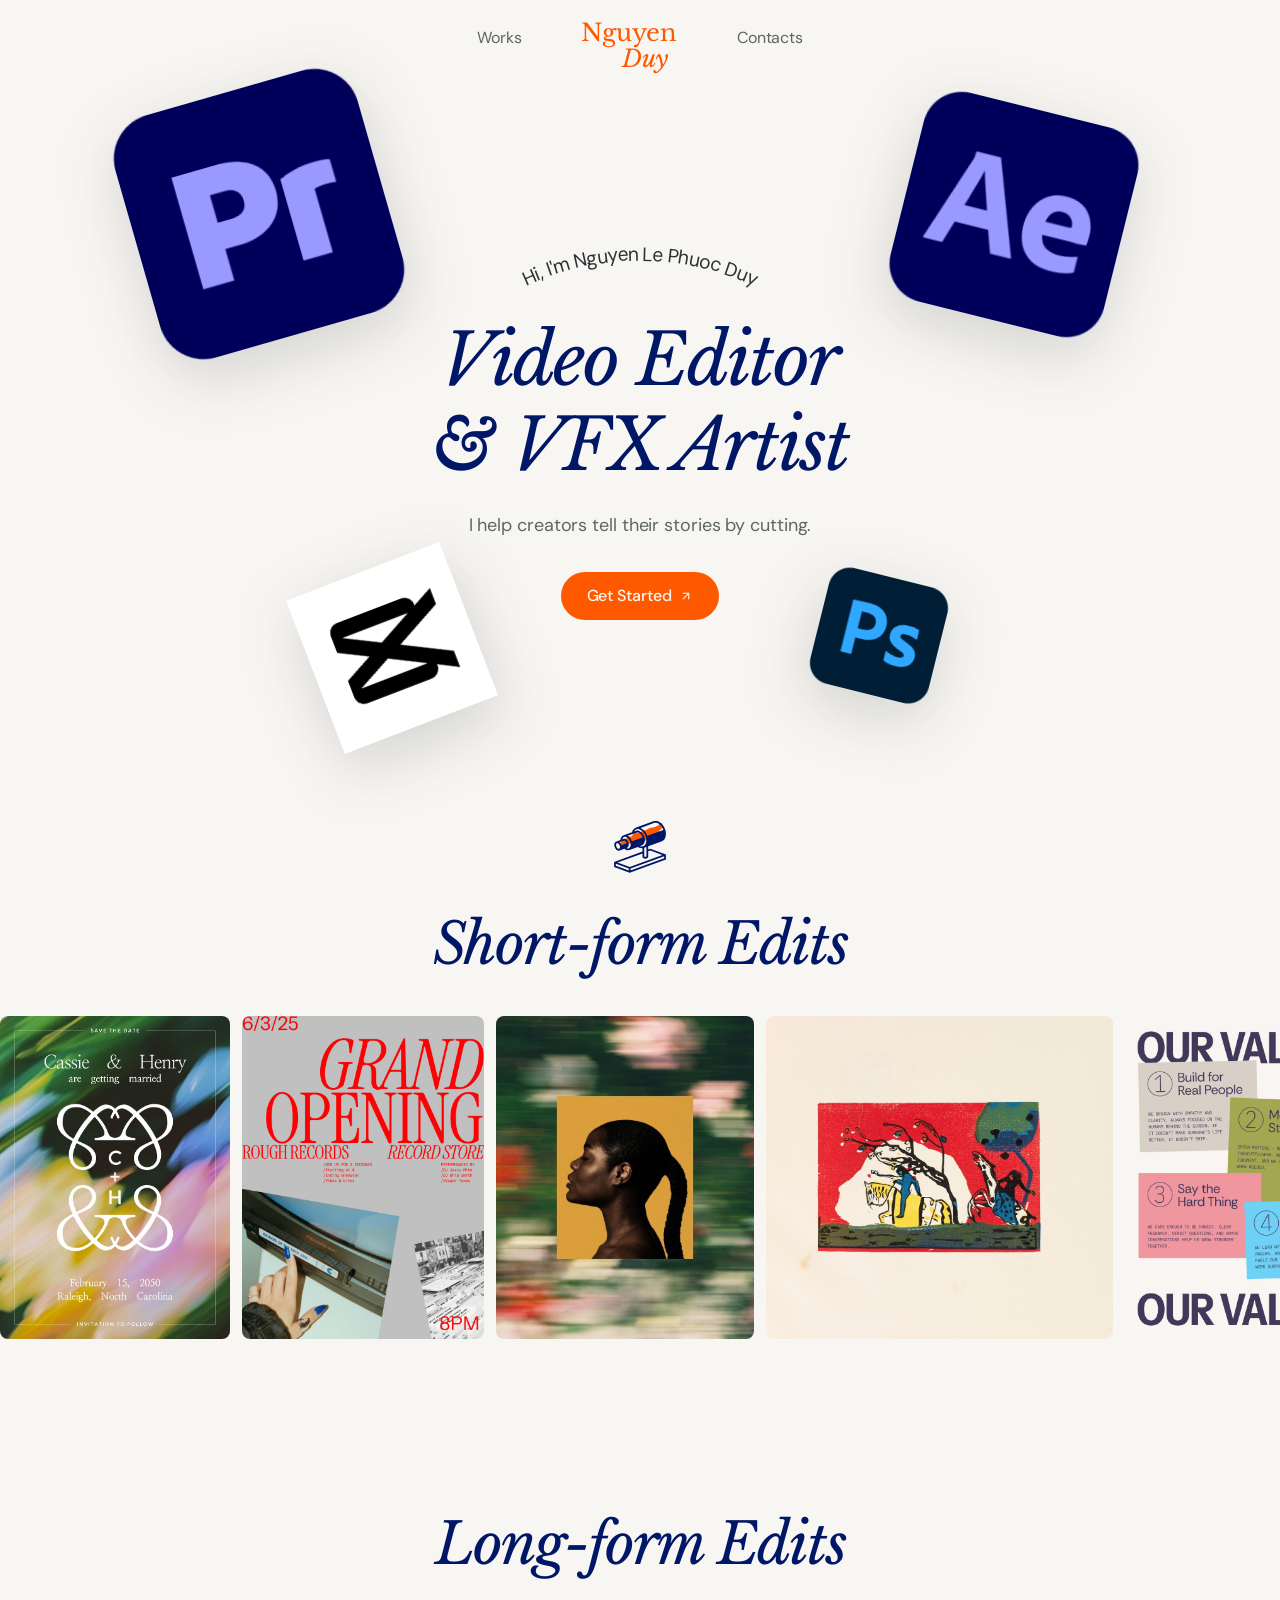
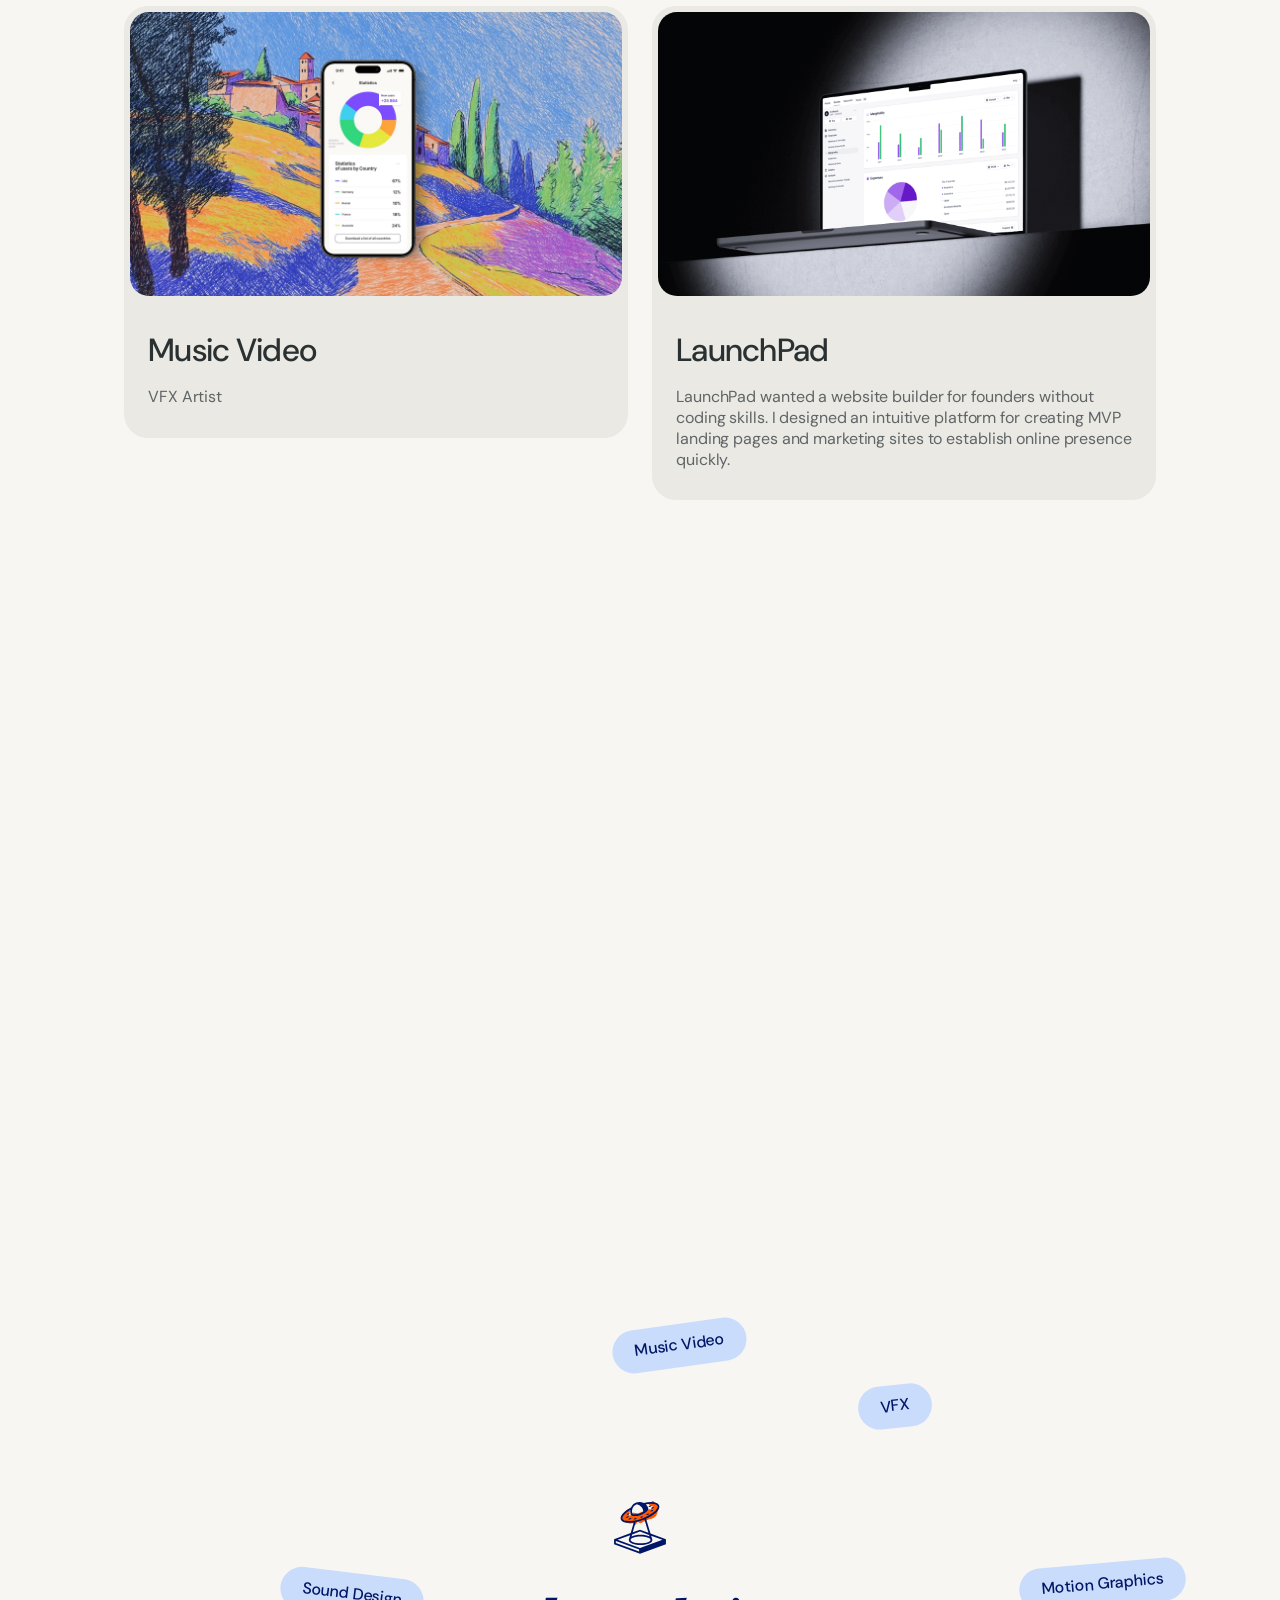
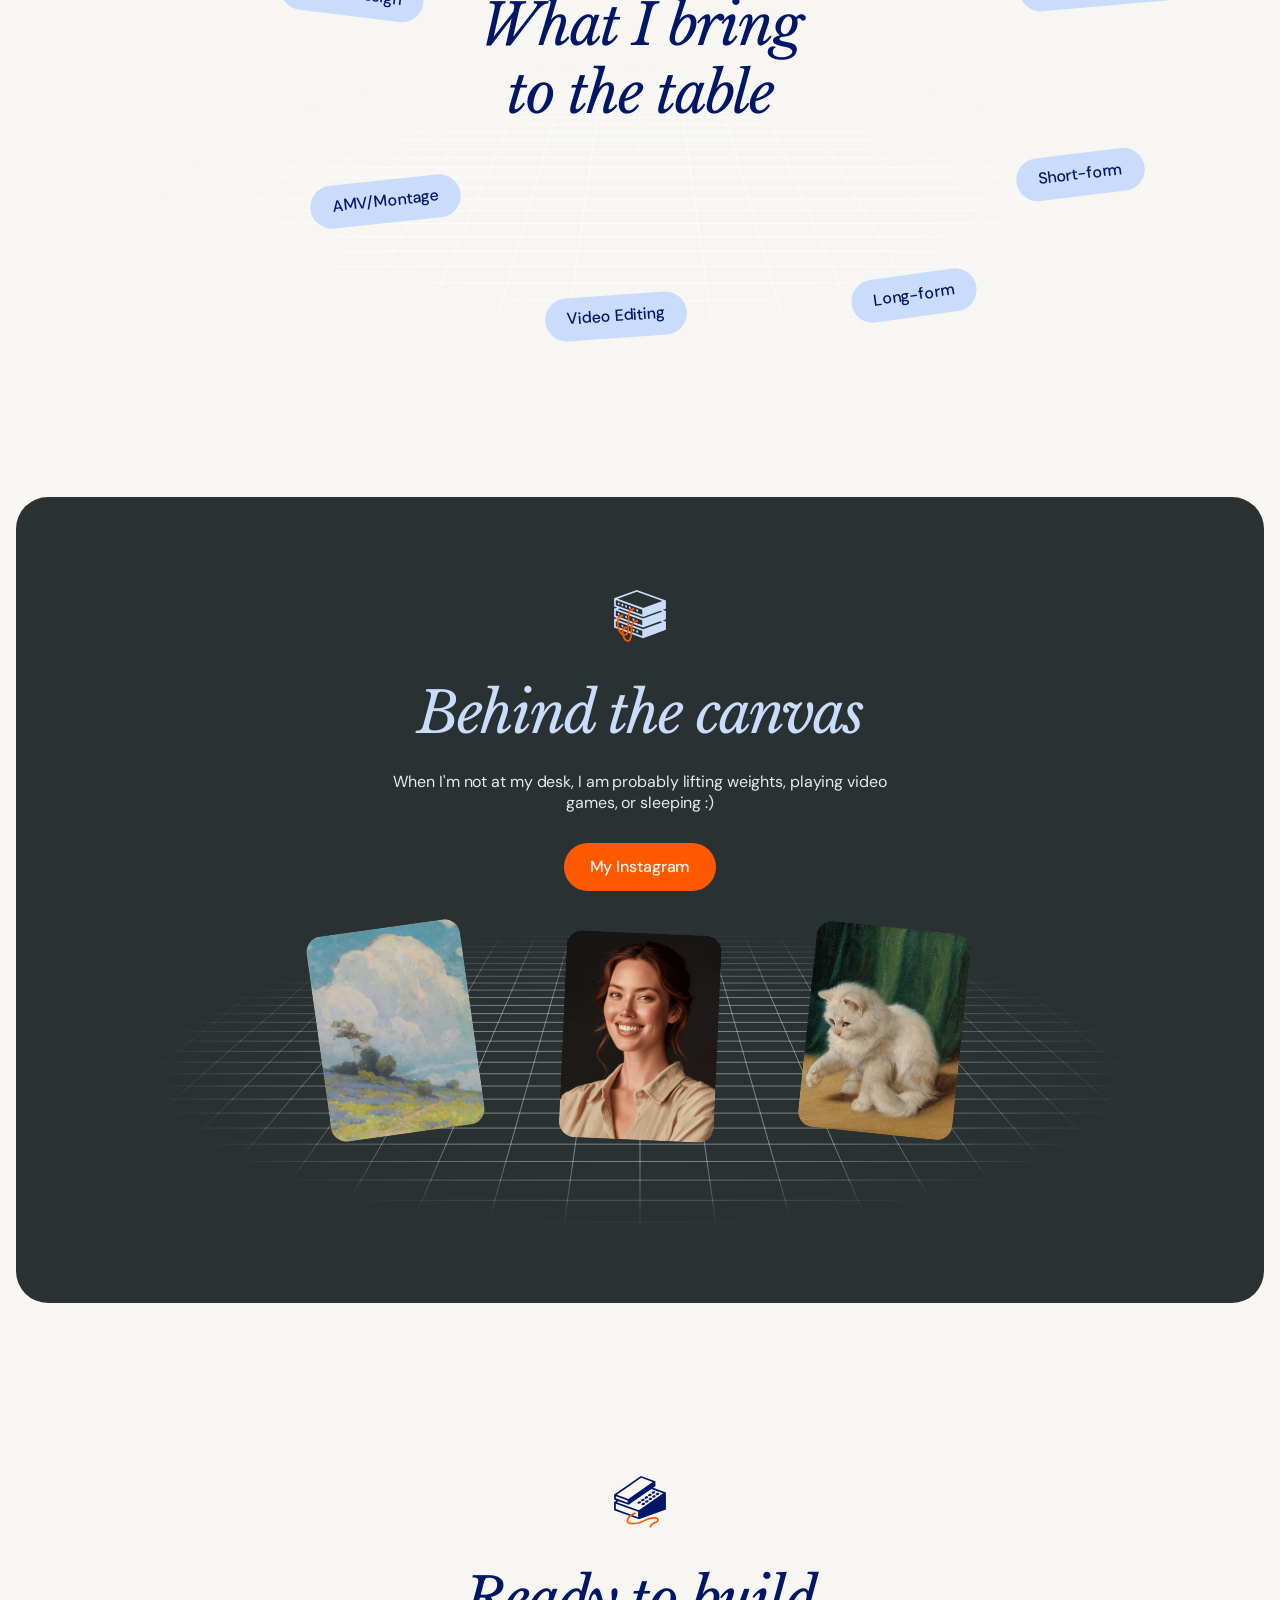
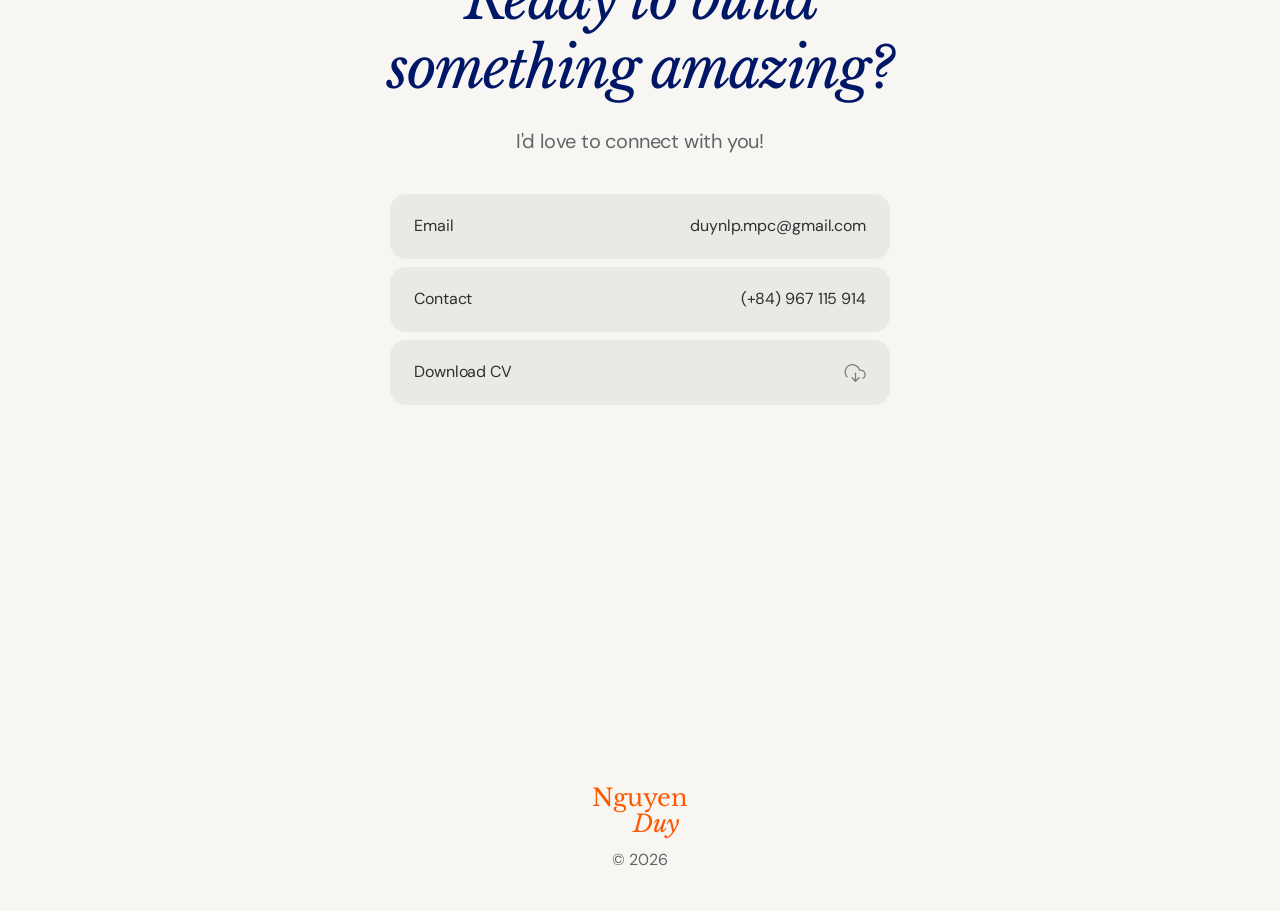
==== index.html @ 6b8aec65 "Static clone of nguyenduy.framer.website, deployable on GitHub Pages 7 pages (home, works, 5 case st" ====
<!doctype html>
<html lang="en">
<head>
  <meta charset="utf-8">
  <meta name="viewport" content="width=device-width, initial-scale=1">
  <title>Portfolio</title>
  <meta name="description" content="Nguyen Le Phuoc Duy — Video Editor & VFX Artist. I help creators tell their stories by cutting.">
  <link rel="icon" type="image/png" href="./assets/img/favicon.png">
  <link rel="preconnect" href="https://fonts.googleapis.com">
  <link rel="preconnect" href="https://fonts.gstatic.com" crossorigin>
  <link rel="stylesheet" href="https://fonts.googleapis.com/css2?family=DM+Sans:ital,opsz,wght@0,9..40,400;0,9..40,500;0,9..40,700;1,9..40,400&family=Libre+Baskerville:ital@0;1&display=swap">
  <link rel="stylesheet" href="./assets/css/style.css">
</head>
<body>

  <header class="nav">
    <nav class="nav-inner" aria-label="Main">
      <a class="nav-link" href="./works/">Works</a>
      <a class="logo" href="./" aria-label="Nguyen Duy — home">Nguyen<span class="logo-duy">Duy</span></a>
      <a class="nav-link" href="./#contact-section">Contacts</a>
    </nav>
  </header>

  <main>

    <!-- ================= Hero ================= -->
    <section class="hero">
      <img class="hero-icon icon-pr" src="./assets/img/icon-premiere.png" alt="" width="1280" height="1280">
      <img class="hero-icon icon-ae" src="./assets/img/icon-aftereffects.png" alt="" width="960" height="936">
      <img class="hero-icon icon-cc" src="./assets/img/icon-capcut.png" alt="" width="1080" height="1080">
      <img class="hero-icon icon-ps" src="./assets/img/icon-photoshop.png" alt="" width="960" height="936">

      <div class="hero-center">
        <div class="arc-text" aria-hidden="true">
          <svg viewBox="0 0 100 14" overflow="visible">
            <path id="hero-arc" d="M 1.6 56 A 48.4 48.4 0 0 1 98.4 56" fill="transparent"></path>
            <text><textPath href="#hero-arc" startOffset="50%" text-anchor="middle" style="font-size:3.45px">Hi, I'm Nguyen Le Phuoc Duy</textPath></text>
          </svg>
        </div>
        <p class="visually-hidden" style="position:absolute;width:1px;height:1px;overflow:hidden;clip-path:inset(50%)">Hi, I'm Nguyen Le Phuoc Duy</p>
        <h1 class="display display-xl">Video Editor<br>&amp; VFX Artist</h1>
        <p class="hero-sub" data-letters>I help creators tell their stories by cutting.</p>
        <a class="btn" href="https://framer.link/CwLLucQ?utm_source=product-demo&amp;utm_medium=button&amp;utm_campaign=hero-button">Get Started
          <svg viewBox="0 0 25 25" aria-hidden="true"><g fill="none" stroke="currentColor" stroke-width="2" stroke-linecap="round" stroke-linejoin="round" transform="translate(5.5 5.596) rotate(-45 7 7)"><path d="M 0 7 L 12.725 6.932"/><path d="M 7 0 L 14 7 L 7 14"/></g></svg>
        </a>
      </div>
    </section>

    <!-- ================= Short-form Edits ================= -->
    <section class="shortform" id="sneak-peak">
      <div class="section-title reveal">
        <img class="title-icon" src="./assets/img/icon-telescope.svg" alt="" width="72" height="72">
        <h2 class="display display-lg">Short-form Edits</h2>
      </div>

      <div class="marquee reveal">
        <div class="marquee-track">
          <div class="marquee-group">
            <img src="./assets/img/poster-wedding.jpg" alt="Cassie & Henry wedding save the date" loading="lazy">
            <img src="./assets/img/poster-grandopening.jpg" alt="Grand Opening Rough Records: 6/3/25, 8PM" loading="lazy">
            <img src="./assets/img/poster-portrait.jpg" alt="Portfolio image" loading="lazy">
            <img src="./assets/img/poster-horseback.jpg" alt="Two figures on horseback under a tree against red background." loading="lazy">
            <img src="./assets/img/poster-tall.jpg" alt="Portfolio image" loading="lazy">
            <img src="./assets/img/poster-dog.jpg" alt="Vintage portrait of a Jack Russell Terrier dog with brown collar." loading="lazy">
            <img src="./assets/img/poster-b.jpg" alt="Portfolio image" loading="lazy">
            <img src="./assets/img/poster-yardsale.jpg" alt="Yard Sale: Books, clothing, records, furniture. Sunday, Aug 3, 8AM-2PM." loading="lazy">
            <video src="./assets/video/216jYTG59MjWaGTdoFmxyKeLs2Q.mp4" autoplay muted loop playsinline aria-label="Short-form edit reel"></video>
            <img src="./assets/img/poster-square.png" alt="Portfolio image" loading="lazy">
            <video src="./assets/video/A4ctABxvbRaq6aq99HPazcljFA.mp4" autoplay muted loop playsinline aria-label="Short-form edit reel"></video>
            <video src="./assets/video/NH8EQlfaxl91U2nhBaq8RC4NODQ.mp4" autoplay muted loop playsinline aria-label="Short-form edit reel"></video>
          </div>
          <div class="marquee-group" aria-hidden="true">
            <img src="./assets/img/poster-wedding.jpg" alt="" loading="lazy">
            <img src="./assets/img/poster-grandopening.jpg" alt="" loading="lazy">
            <img src="./assets/img/poster-portrait.jpg" alt="" loading="lazy">
            <img src="./assets/img/poster-horseback.jpg" alt="" loading="lazy">
            <img src="./assets/img/poster-tall.jpg" alt="" loading="lazy">
            <img src="./assets/img/poster-dog.jpg" alt="" loading="lazy">
            <img src="./assets/img/poster-b.jpg" alt="" loading="lazy">
            <img src="./assets/img/poster-yardsale.jpg" alt="" loading="lazy">
            <video src="./assets/video/216jYTG59MjWaGTdoFmxyKeLs2Q.mp4" autoplay muted loop playsinline></video>
            <img src="./assets/img/poster-square.png" alt="" loading="lazy">
            <video src="./assets/video/A4ctABxvbRaq6aq99HPazcljFA.mp4" autoplay muted loop playsinline></video>
            <video src="./assets/video/NH8EQlfaxl91U2nhBaq8RC4NODQ.mp4" autoplay muted loop playsinline></video>
          </div>
        </div>
      </div>
    </section>

    <!-- ================= Long-form Edits ================= -->
    <section class="longform">
      <div class="section-title reveal">
        <h2 class="display display-lg">Long-form Edits</h2>
      </div>

      <div class="card-grid">
        <a class="work-card reveal" href="./works/finflow/">
          <div class="card-media"><img src="./assets/img/case-musicvideo-hero.jpg" alt="Smartphone displaying data analytics, colorful illustration background" loading="lazy"></div>
          <div class="card-body">
            <h3>Music Video</h3>
            <p>VFX Artist</p>
          </div>
        </a>
        <a class="work-card reveal" href="./works/launchpad/">
          <div class="card-media"><img src="./assets/img/case-launchpad-hero.png" alt="Laptop displaying data graphs and charts. Business analytics concept." loading="lazy"></div>
          <div class="card-body">
            <h3>LaunchPad</h3>
            <p>LaunchPad wanted a website builder for founders without coding skills. I designed an intuitive platform for creating MVP landing pages and marketing sites to establish online presence quickly.</p>
          </div>
        </a>
        <a class="work-card reveal" href="./works/healthsync/">
          <div class="card-media"><img src="./assets/img/case-healthsync-hero.png" alt="Hand holding phone with saving goal app interface. Financial planning concept." loading="lazy"></div>
          <div class="card-body">
            <h3>HealthSync</h3>
            <p>HealthSync aimed to provide startup teams accessible telehealth for overwhelmed employees. Traditional healthcare was slow and inaccessible, so I designed an app connecting teams to virtual care, supporting startup wellness.</p>
          </div>
        </a>
        <a class="work-card reveal" href="./works/talentbridge/">
          <div class="card-media"><img src="./assets/img/case-talentbridge-hero.png" alt="Abstract green oval shapes with a black line on beige background" loading="lazy"></div>
          <div class="card-body">
            <h3>TalentBridge</h3>
            <p>TalentBridge aimed to create a hiring platform for startups scaling from 5 to 50 employees. I designed a solution to simplify recruitment while ensuring quality hires, addressing the unique needs of fast-growing teams.</p>
          </div>
        </a>
      </div>
    </section>

    <!-- ================= What I bring to the table ================= -->
    <section class="skills">
      <img class="grid-floor" src="./assets/img/grid-floor.svg" alt="" loading="lazy">
      <div class="section-title reveal">
        <img class="title-icon" src="./assets/img/icon-ufo.svg" alt="" width="72" height="72">
        <h2 class="display display-lg">What I bring<br>to the table</h2>
      </div>
      <ul class="pill-cloud" aria-label="Skills">
        <li class="pill pill-1">Music Video</li>
        <li class="pill pill-2">VFX</li>
        <li class="pill pill-3">Motion Graphics</li>
        <li class="pill pill-4">Sound Design</li>
        <li class="pill pill-5">AMV/Montage</li>
        <li class="pill pill-6">Short-form</li>
        <li class="pill pill-7">Long-form</li>
        <li class="pill pill-8">Video Editing</li>
      </ul>
    </section>

    <!-- ================= Behind the canvas ================= -->
    <section class="canvas-wrap">
      <div class="canvas-panel">
        <img class="grid-floor" src="./assets/img/grid-floor.svg" alt="" loading="lazy">
        <div class="section-title reveal">
          <img class="title-icon" src="./assets/img/icon-tapes.svg" alt="" width="72" height="72">
          <h2 class="display display-lg">Behind the canvas</h2>
        </div>
        <p class="canvas-copy reveal">When I'm not at my desk, I am probably lifting weights, playing video games, or sleeping :)</p>
        <a class="btn reveal" href="https://www.instagram.com/yuuki2k6.aep/">My Instagram</a>
        <div class="tilt-row reveal">
          <figure class="tilt tilt-1">
            <img src="./assets/img/photo-hiking.jpg" alt="Landscape painting of clouds over a hillside" loading="lazy">
            <figcaption>Enjoy hiking</figcaption>
          </figure>
          <figure class="tilt tilt-2">
            <img src="./assets/img/photo-me.png" alt="Portrait photo" loading="lazy">
            <figcaption>Hi, it's me :)</figcaption>
          </figure>
          <figure class="tilt tilt-3">
            <img src="./assets/img/photo-cat.jpg" alt="Painting of a white cat" loading="lazy">
            <figcaption>A cat person</figcaption>
          </figure>
        </div>
      </div>
    </section>

    <!-- ================= Contact ================= -->
    <section class="contact" id="contact-section">
      <div class="section-title reveal">
        <img class="title-icon" src="./assets/img/icon-telephone.svg" alt="" width="72" height="72">
        <h2 class="display display-lg">Ready to build<br>something amazing?</h2>
      </div>
      <p class="contact-sub reveal">I'd love to connect with you!</p>
      <div class="contact-rows reveal">
        <a class="contact-row" href="mailto:duynlp.mpc@gmail.com">
          <span>Email</span>
          <span class="row-value">duynlp.mpc@gmail.com</span>
        </a>
        <a class="contact-row" href="tel:+84967115914">
          <span>Contact</span>
          <span class="row-value">(+84) 967 115 914</span>
        </a>
        <a class="contact-row" href="https://framer.link/CwLLucQ?utm_source=product-demo&amp;utm_medium=button&amp;utm_campaign=contact-section">
          <span>Download CV</span>
          <svg viewBox="0 0 24 24" aria-hidden="true" fill="none" stroke="#767d7e" stroke-width="1.39" stroke-linecap="round" stroke-linejoin="round"><path d="M 8.583 17.106 L 12.526 21.049 L 16.469 17.106"/><path d="M 12.524 12.177 L 12.524 21.048"/><path d="M 20.931 17.832 C 21.788 17.229 22.43 16.369 22.766 15.377 C 23.101 14.384 23.111 13.31 22.794 12.312 C 22.478 11.313 21.851 10.441 21.006 9.823 C 20.16 9.204 19.14 8.871 18.092 8.872 L 16.85 8.872 C 16.554 7.716 15.999 6.643 15.228 5.733 C 14.456 4.823 13.489 4.1 12.398 3.618 C 11.307 3.136 10.12 2.908 8.928 2.951 C 7.736 2.994 6.569 3.307 5.516 3.866 C 4.462 4.425 3.549 5.216 2.845 6.179 C 2.141 7.142 1.665 8.252 1.452 9.425 C 1.24 10.599 1.296 11.806 1.617 12.955 C 1.938 14.103 2.516 15.164 3.306 16.058"/></svg>
        </a>
      </div>
    </section>

  </main>

  <footer class="footer">
    <a class="logo logo-footer" href="./">Nguyen<span class="logo-duy">Duy</span></a>
    <p class="copyright">&copy; 2026</p>
  </footer>

  <script src="./assets/js/main.js"></script>
</body>
</html>
---- assets/css/style.css ----
/* ==========================================================================
   Nguyen Duy — Video Editor & VFX Artist portfolio
   Static clone of nguyenduy.framer.website
   ========================================================================== */

:root {
  --cream: #f8f6f3;
  --ink: #2a3132;
  --navy: #001666;
  --orange: #ff5900;
  --pale-blue: #cadcfc;
  --sand: #ebe9e4;
  --sand-dark: #e0deda;
  --gray: #5f6566;
  --gray-2: #767d7e;
  --serif: "Libre Baskerville", "Georgia", serif;
  --sans: "DM Sans", "Helvetica Neue", Arial, sans-serif;
}

*,
*::before,
*::after {
  box-sizing: border-box;
}

html {
  scroll-behavior: smooth;
}

body {
  margin: 0;
  background: var(--cream);
  color: var(--ink);
  font-family: var(--sans);
  font-size: 16px;
  letter-spacing: -0.1px;
  line-height: 1.3;
  -webkit-font-smoothing: antialiased;
  overflow-x: hidden;
}

img,
video {
  max-width: 100%;
  display: block;
}

a {
  color: inherit;
  text-decoration: none;
}

h1,
h2,
h3,
p,
figure,
ul {
  margin: 0;
  padding: 0;
}

:focus-visible {
  outline: 2px solid var(--orange);
  outline-offset: 3px;
  border-radius: 4px;
}

/* ---- type ---------------------------------------------------------------- */

.display {
  font-family: var(--serif);
  font-style: italic;
  font-weight: 400;
  color: var(--navy);
  letter-spacing: -2px;
  line-height: 1.2;
  text-align: center;
}

.display-xl {
  font-size: clamp(44px, 5.55vw, 80px);
}

.display-lg {
  font-size: clamp(34px, 4.45vw, 64px);
}

/* ---- nav ----------------------------------------------------------------- */

.nav {
  padding: 8px 16px 0;
}

.nav-inner {
  display: flex;
  align-items: flex-start;
  justify-content: center;
  gap: 60px;
}

.nav-link {
  color: var(--gray);
  padding: 20px 0;
  transition: color 0.25s ease;
}

.nav-link:hover {
  color: var(--ink);
}

.logo {
  font-family: var(--serif);
  font-size: 24px;
  line-height: 1.1;
  color: var(--orange);
  text-align: center;
  padding-top: 12px;
}

.logo .logo-duy {
  display: block;
  font-style: italic;
  transform: translateX(16px);
}

.logo-footer {
  display: inline-block;
  padding-top: 0;
}

/* ---- buttons ------------------------------------------------------------- */

.btn {
  display: inline-flex;
  align-items: center;
  gap: 8px;
  background: var(--orange);
  color: var(--cream);
  font-weight: 500;
  line-height: 1.5;
  padding: 12px 26px;
  border-radius: 99px;
  transition: transform 0.3s cubic-bezier(0.3, 1.4, 0.5, 1), background 0.3s ease;
}

.btn:hover {
  transform: scale(1.05);
  background: #ed5200;
}

.btn svg {
  width: 14px;
  height: 14px;
}

/* ---- section titles (icon + heading) ------------------------------------- */

.section-title {
  display: flex;
  flex-direction: column;
  align-items: center;
  gap: 20px;
  text-align: center;
}

.section-title .title-icon {
  width: 72px;
  height: 72px;
}

.hero-icon,
.title-icon {
  height: auto;
}

/* ==========================================================================
   Hero
   ========================================================================== */

.hero {
  position: relative;
  min-height: 737px;
  display: flex;
  align-items: flex-start;
  justify-content: center;
  padding: 145px 16px 60px;
}

.hero-center {
  display: flex;
  flex-direction: column;
  align-items: center;
  text-align: center;
  position: relative;
  z-index: 2;
}

.arc-text {
  width: min(560px, 86vw);
  margin-bottom: 16px;
  color: var(--ink);
}

.arc-text text {
  font-family: var(--sans);
  fill: var(--ink);
}

.hero-sub {
  margin-top: 26px;
  font-size: 18px;
  color: var(--gray);
}

.hero .btn {
  margin-top: 34px;
}

.hero-icon {
  position: absolute;
  z-index: 1;
  filter: drop-shadow(0 18px 30px rgba(42, 49, 50, 0.18));
}

.icon-pr {
  width: clamp(90px, 19.7vw, 284px);
  left: 10.4%;
  top: 15px;
  transform: rotate(-16deg);
}

.icon-ae {
  width: clamp(80px, 17.2vw, 248px);
  right: 12.2%;
  top: 34px;
  transform: rotate(14deg);
}

.icon-cc {
  width: clamp(60px, 12.8vw, 185px);
  left: 24.2%;
  top: 493px;
  transform: rotate(-21deg);
}

.icon-ps {
  width: clamp(55px, 9.5vw, 137px);
  right: 26.6%;
  top: 503px;
  transform: rotate(14deg);
}

/* gentle idle float */
@keyframes float {
  0%,
  100% {
    translate: 0 0;
  }
  50% {
    translate: 0 -14px;
  }
}

.hero-icon {
  animation: float 7s ease-in-out infinite;
}

.icon-ae {
  animation-delay: -2s;
}

.icon-cc {
  animation-delay: -3.5s;
}

.icon-ps {
  animation-delay: -5s;
}

/* ==========================================================================
   Short-form marquee
   ========================================================================== */

.shortform {
  padding: 8px 0 0;
}

.shortform .section-title {
  margin-bottom: 32px;
}

.marquee {
  overflow: hidden;
  padding: 6px 0;
}

.marquee-track {
  display: flex;
  width: max-content;
  animation: marquee 45s linear infinite;
}

@keyframes marquee {
  from {
    transform: translateX(0);
  }
  to {
    transform: translateX(-50%);
  }
}

.marquee-group {
  display: flex;
  gap: 12px;
  padding-right: 12px;
}

.marquee img,
.marquee video {
  height: clamp(280px, 25.2vw, 363px);
  width: auto;
  border-radius: 8px;
  object-fit: cover;
  flex: none;
}

/* ==========================================================================
   Long-form cards (shared with Works page)
   ========================================================================== */

.longform {
  padding: 165px 16px 0;
}

.longform .section-title {
  margin-bottom: 28px;
}

.card-grid {
  max-width: 1032px;
  margin: 0 auto;
  display: grid;
  grid-template-columns: repeat(2, 1fr);
  gap: 24px;
  align-items: start;
}

.work-card {
  background: var(--sand);
  border-radius: 24px;
  padding: 6px;
  display: block;
}

.work-card .card-media {
  border-radius: 19px;
  overflow: hidden;
  aspect-ratio: 1.735;
}

.work-card .card-media img {
  width: 100%;
  height: 100%;
  object-fit: cover;
  transition: transform 0.6s cubic-bezier(0.2, 0.8, 0.2, 1);
}

.work-card:hover .card-media img {
  transform: scale(1.045);
}

.work-card .card-body {
  padding: 34px 18px 24px;
}

.work-card h3 {
  font-family: var(--sans);
  font-size: clamp(26px, 2.5vw, 36px);
  font-weight: 500;
  letter-spacing: -0.72px;
  line-height: 1.3;
  color: var(--ink);
}

.work-card p {
  margin-top: 16px;
  color: var(--gray);
}

.work-card.card-centered {
  grid-column: 1 / -1;
  width: calc(50% - 12px);
  margin: 0 auto;
}

/* ==========================================================================
   Skills — pill cloud
   ========================================================================== */

.skills {
  position: relative;
  padding: 480px 16px 310px;
}

.skills .grid-floor {
  position: absolute;
  left: 50%;
  bottom: -40px;
  transform: translateX(-50%);
  width: min(1440px, 140vw);
  pointer-events: none;
}

.skills .section-title {
  position: relative;
  z-index: 1;
}

.pill-cloud {
  position: absolute;
  inset: 0;
  list-style: none;
  z-index: 2;
  pointer-events: none;
}

.pill {
  position: absolute;
  display: inline-block;
  background: var(--pale-blue);
  color: var(--navy);
  font-weight: 500;
  padding: 11px 22px;
  border-radius: 99px;
  white-space: nowrap;
  animation: float 6s ease-in-out infinite;
}

/* scattered placement, % of section box (from the original's coordinates) */
.pill-1  { left: 47.8%; top: 30%;   rotate: -8deg;  animation-delay: -1s; }   /* Music Video */
.pill-2  { left: 67%;   top: 36%;   rotate: -6deg;  animation-delay: -4s; }   /* VFX */
.pill-3  { left: 79.6%; top: 53.4%; rotate: -5deg;  animation-delay: -2.5s; } /* Motion Graphics */
.pill-4  { left: 21.9%; top: 54.4%; rotate: 7deg;   animation-delay: -5.5s; } /* Sound Design */
.pill-5  { left: 24.2%; top: 74.7%; rotate: -6deg;  animation-delay: -3s; }   /* AMV/Montage */
.pill-6  { left: 79.4%; top: 72.1%; rotate: -7deg;  animation-delay: -0.5s; } /* Short-form */
.pill-7  { left: 66.5%; top: 84%;   rotate: -8deg;  animation-delay: -2s; }   /* Long-form */
.pill-8  { left: 42.6%; top: 86%;   rotate: -4deg;  animation-delay: -4.5s; } /* Video Editing */

/* ==========================================================================
   Behind the canvas — dark panel
   ========================================================================== */

.canvas-wrap {
  padding: 60px 16px;
}

.canvas-panel {
  position: relative;
  max-width: 1288px;
  margin: 0 auto;
  background: var(--ink);
  border-radius: 32px;
  padding: 90px 24px 0;
  min-height: 806px;
  overflow: hidden;
  display: flex;
  flex-direction: column;
  align-items: center;
  text-align: center;
}

.canvas-panel .grid-floor {
  position: absolute;
  left: 50%;
  bottom: -30px;
  transform: translateX(-50%);
  width: min(1450px, 160vw);
  opacity: 0.55;
  pointer-events: none;
}

.canvas-panel h2 {
  color: var(--pale-blue);
}

.canvas-panel .canvas-copy {
  margin-top: 24px;
  max-width: 500px;
  color: var(--sand);
}

.canvas-panel .btn {
  margin-top: 30px;
}

.tilt-row {
  position: relative;
  z-index: 1;
  display: flex;
  justify-content: center;
  align-items: flex-start;
  gap: clamp(32px, 7vw, 102px);
  margin-top: 36px;
  padding-bottom: 96px;
}

.tilt {
  position: relative;
  width: clamp(110px, 12.1vw, 174px);
  transition: transform 0.45s cubic-bezier(0.3, 1.3, 0.4, 1);
}

.tilt img {
  border-radius: 16px;
  width: 100%;
  aspect-ratio: 3 / 4;
  object-fit: cover;
}

.tilt-1 {
  transform: rotate(-8deg);
}

.tilt-2 {
  transform: rotate(2.5deg) translateY(6px);
}

.tilt-3 {
  transform: rotate(6deg);
}

.tilt:hover {
  transform: rotate(0deg) scale(1.06);
  z-index: 3;
}

.tilt figcaption {
  position: absolute;
  left: 50%;
  top: -46px;
  transform: translate(-50%, 8px);
  background: rgba(118, 125, 126, 0.92);
  color: var(--cream);
  padding: 7px 15px;
  border-radius: 99px;
  white-space: nowrap;
  opacity: 0;
  transition: opacity 0.3s ease, transform 0.3s ease;
  pointer-events: none;
}

.tilt figcaption::after {
  content: "";
  position: absolute;
  left: 50%;
  bottom: -3px;
  width: 9px;
  height: 9px;
  background: rgba(118, 125, 126, 0.92);
  transform: translateX(-50%) rotate(45deg);
}

.tilt:hover figcaption {
  opacity: 1;
  transform: translate(-50%, 0);
}

/* ==========================================================================
   Contact
   ========================================================================== */

.contact {
  padding: 110px 16px 60px;
}

.contact-sub {
  margin-top: 26px;
  text-align: center;
  font-size: 20px;
  letter-spacing: -0.2px;
  color: var(--gray);
}

.contact-rows {
  margin: 40px auto 0;
  max-width: 500px;
  display: flex;
  flex-direction: column;
  gap: 8px;
}

.contact-row {
  display: flex;
  align-items: center;
  justify-content: space-between;
  gap: 16px;
  background: var(--sand);
  border-radius: 16px;
  min-height: 65px;
  padding: 10px 24px;
  transition: background 0.25s ease;
}

.contact-row:hover {
  background: var(--sand-dark);
}

.contact-row .row-value {
  text-align: right;
}

.contact-row svg {
  width: 22px;
  height: 22px;
  flex: none;
}

/* ==========================================================================
   Footer
   ========================================================================== */

.footer {
  padding: 320px 16px 40px;
  text-align: center;
}

.footer .copyright {
  margin-top: 12px;
  color: var(--gray);
}

/* ==========================================================================
   Works index page
   ========================================================================== */

.page-head {
  padding: 165px 16px 0;
}

.page-head .page-sub {
  margin-top: 26px;
  text-align: center;
  color: var(--gray);
  max-width: 400px;
  margin-inline: auto;
}

.works-grid {
  padding: 40px 16px 40px;
}

.works-grid .card-grid {
  row-gap: 110px;
}

/* ==========================================================================
   Case study pages
   ========================================================================== */

.case-head {
  padding: 165px 16px 0;
  display: flex;
  flex-direction: column;
  align-items: center;
  text-align: center;
}

.case-head h1 {
  color: var(--ink);
}

.case-head .case-sub {
  margin-top: 26px;
  color: var(--gray);
  max-width: 640px;
}

.case-tag {
  display: inline-block;
  margin-top: 26px;
  background: var(--ink);
  color: var(--cream);
  font-weight: 500;
  line-height: 1.5;
  padding: 8px 16px;
  border-radius: 99px;
}

.case-hero {
  padding: 85px 16px 0;
}

.case-hero img {
  display: block;
  max-width: 1288px;
  width: 100%;
  margin: 0 auto;
  border-radius: 16px;
  aspect-ratio: 1288 / 737;
  object-fit: cover;
}

.case-body {
  max-width: 872px;
  margin: 0 auto;
  padding: 100px 16px 0;
}

.case-body h2 {
  font-family: var(--sans);
  font-size: clamp(28px, 2.5vw, 36px);
  font-weight: 500;
  letter-spacing: -0.72px;
  line-height: 1.3;
  color: var(--ink);
  margin-bottom: 16px;
}

.case-body .case-solution-title {
  margin-top: 90px;
}

.case-meta p {
  margin: 0;
}

.case-intro {
  margin: 16px 0 40px;
}

.case-body figure + figure {
  margin-top: 24px;
}

.case-body figure img {
  width: 100%;
  border-radius: 16px;
}

.case-nav {
  max-width: 1232px;
  margin: 110px auto 0;
  padding: 40px 16px 0;
  border-top: 1px solid var(--sand-dark);
  display: flex;
  justify-content: space-between;
  gap: 24px;
}

.case-nav a {
  font-size: clamp(22px, 2.5vw, 36px);
  font-weight: 500;
  letter-spacing: -0.72px;
  color: var(--gray);
  transition: color 0.25s ease;
}

.case-nav a:hover {
  color: var(--ink);
}

.case-nav .case-next {
  margin-left: auto;
}

/* ==========================================================================
   Reveal-on-scroll
   ========================================================================== */

.reveal {
  opacity: 0;
  transform: translateY(26px);
  transition: opacity 0.9s cubic-bezier(0.2, 0.7, 0.3, 1), transform 0.9s cubic-bezier(0.2, 0.7, 0.3, 1);
}

.reveal.in {
  opacity: 1;
  transform: none;
}

/* hero entrance */
.hero .arc-text,
.hero h1,
.hero .hero-sub,
.hero .btn,
.hero-icon {
  opacity: 0;
}

body.loaded .hero .arc-text,
body.loaded .hero h1,
body.loaded .hero .hero-sub,
body.loaded .hero .btn {
  animation: rise 1s cubic-bezier(0.2, 0.7, 0.3, 1) forwards;
}

body.loaded .hero h1 {
  animation-delay: 0.1s;
}

body.loaded .hero .hero-sub {
  animation-delay: 0.25s;
}

body.loaded .hero .btn {
  animation-delay: 0.4s;
}

body.loaded .hero-icon {
  opacity: 0;
  animation: pop 0.9s cubic-bezier(0.3, 1.4, 0.4, 1) forwards, float 7s ease-in-out 0.9s infinite;
}

body.loaded .icon-ae {
  animation-delay: 0.15s, 1.05s;
}

body.loaded .icon-cc {
  animation-delay: 0.3s, 1.2s;
}

body.loaded .icon-ps {
  animation-delay: 0.45s, 1.35s;
}

@keyframes rise {
  from {
    opacity: 0;
    transform: translateY(30px);
  }
  to {
    opacity: 1;
    transform: none;
  }
}

@keyframes pop {
  from {
    opacity: 0;
    scale: 0.4;
  }
  to {
    opacity: 1;
    scale: 1;
  }
}

/* no-js and reduced motion: everything visible, nothing moves */
@media (prefers-reduced-motion: reduce) {
  html {
    scroll-behavior: auto;
  }

  .hero .arc-text,
  .hero h1,
  .hero .hero-sub,
  .hero .btn,
  .hero-icon,
  .reveal {
    opacity: 1 !important;
    transform: none !important;
    animation: none !important;
    transition: none !important;
  }

  .marquee-track {
    animation: none;
  }
}

body:not(.js) .hero .arc-text,
body:not(.js) .hero h1,
body:not(.js) .hero .hero-sub,
body:not(.js) .hero .btn,
body:not(.js) .hero-icon,
body:not(.js) .reveal {
  opacity: 1;
  transform: none;
}

/* ==========================================================================
   Responsive
   ========================================================================== */

@media (max-width: 880px) {
  .card-grid {
    grid-template-columns: 1fr;
    max-width: 480px;
  }

  .work-card.card-centered {
    width: 100%;
  }

  .work-card p {
    display: -webkit-box;
    -webkit-line-clamp: 4;
    -webkit-box-orient: vertical;
    overflow: hidden;
  }

  .hero {
    min-height: 550px;
    padding-top: 110px;
  }

  .icon-pr {
    left: -5%;
    top: 130px;
  }

  .icon-ae {
    right: -5%;
    top: 140px;
  }

  .icon-cc {
    left: 2%;
    top: 445px;
  }

  .icon-ps {
    right: 2%;
    top: 425px;
  }

  .skills {
    padding: 90px 16px 40px;
  }

  .marquee img,
  .marquee video {
    height: min(118vw, 460px);
  }

  .work-card .card-media {
    aspect-ratio: 1.15;
  }

  .shortform {
    padding-top: 40px;
  }

  .longform {
    padding-top: 90px;
  }

  .footer {
    padding-top: 140px;
  }

  .pill-cloud {
    position: static;
    display: flex;
    flex-direction: column;
    align-items: center;
    gap: 26px;
    margin-top: 56px;
  }

  .pill {
    position: static;
    animation: none;
  }

  .pill-1 { rotate: -8deg; }
  .pill-2 { rotate: 6deg; }
  .pill-3 { rotate: -6deg; }
  .pill-4 { rotate: 5deg; }
  .pill-5 { rotate: -5deg; }
  .pill-6 { rotate: 6deg; }
  .pill-7 { rotate: -7deg; }
  .pill-8 { rotate: 4deg; }

  .canvas-panel {
    min-height: 0;
    padding-top: 64px;
  }

  .tilt-row {
    margin-top: 48px;
    padding-bottom: 64px;
    gap: 16px;
  }

  .tilt {
    width: clamp(96px, 27vw, 160px);
  }

  .footer {
    padding-top: 140px;
  }

  .case-nav {
    margin-top: 70px;
  }
}

@media (max-width: 560px) {
  .nav-inner {
    gap: 32px;
  }

  .contact-row {
    min-height: 56px;
    padding: 8px 18px;
  }

  .display-xl {
    font-size: clamp(38px, 11vw, 44px);
    letter-spacing: -1.2px;
  }

  .display-lg {
    font-size: clamp(30px, 8.7vw, 34px);
    letter-spacing: -1px;
  }
}
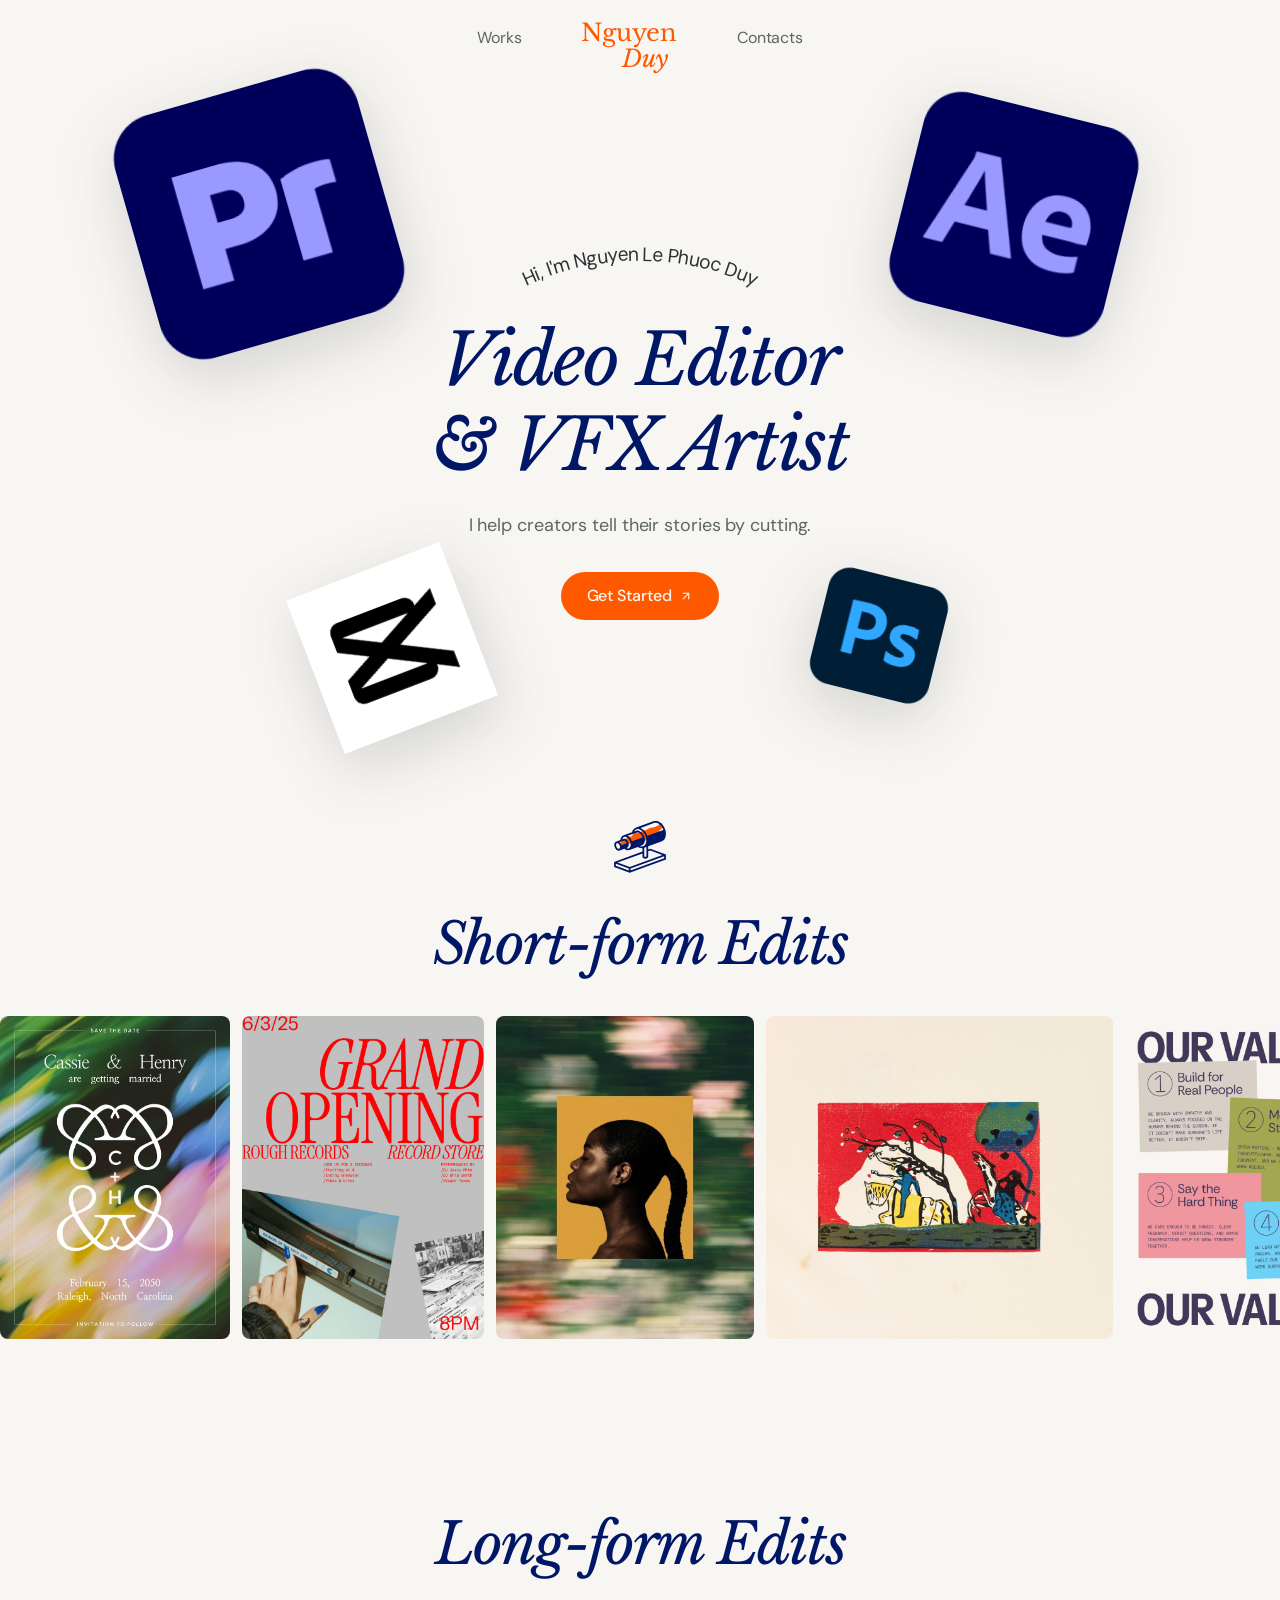
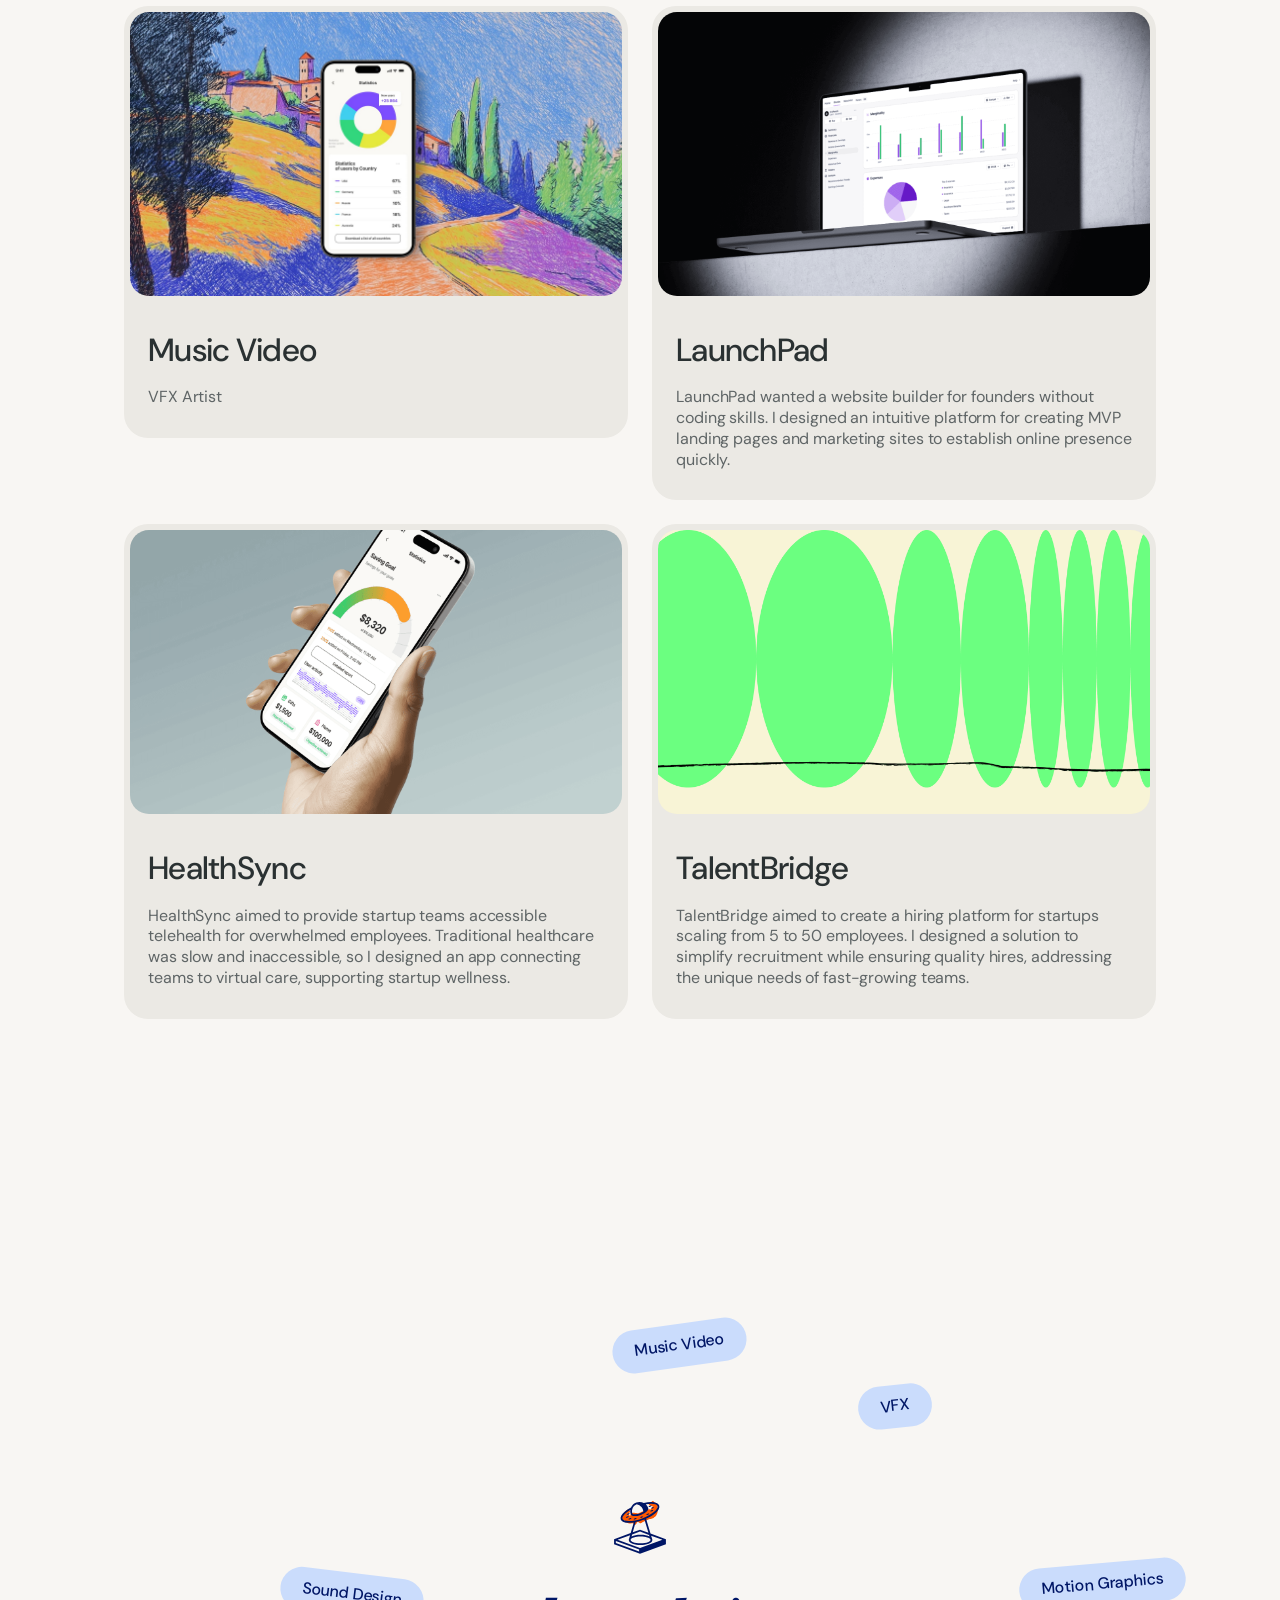
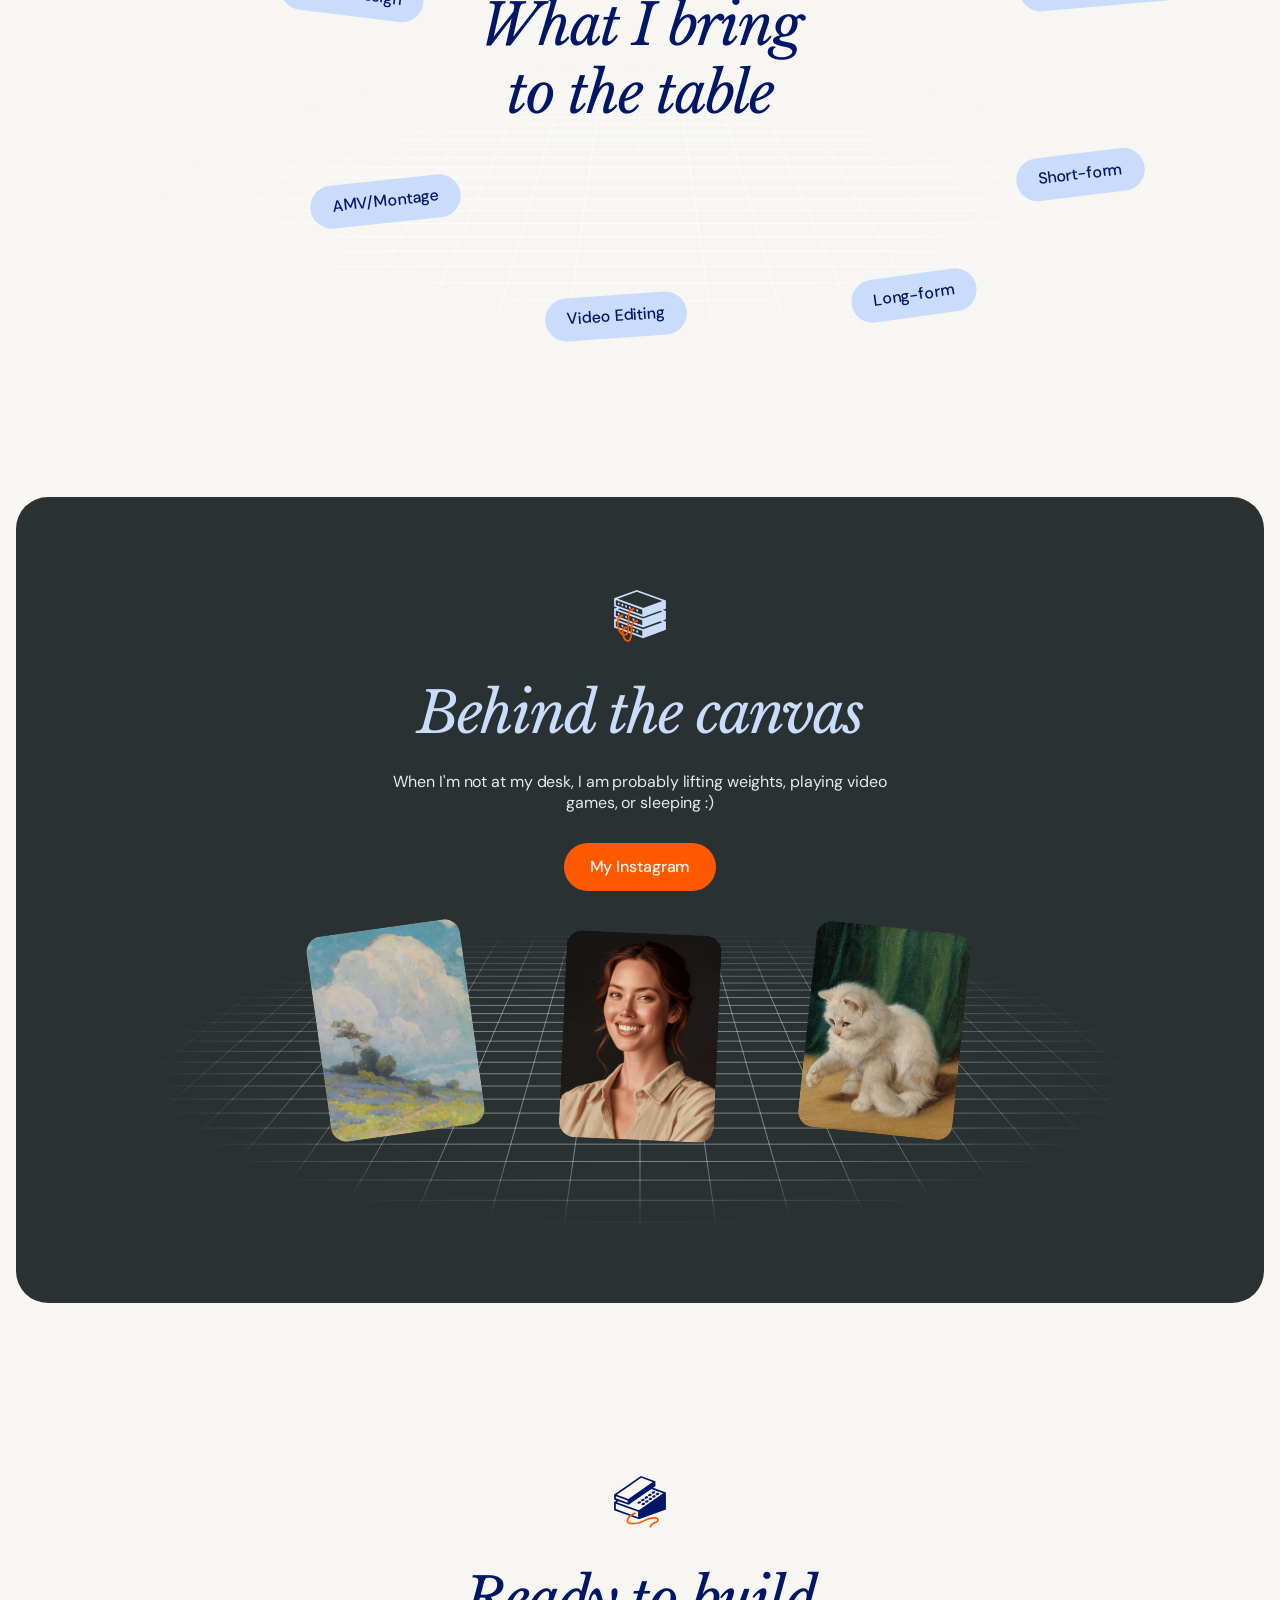
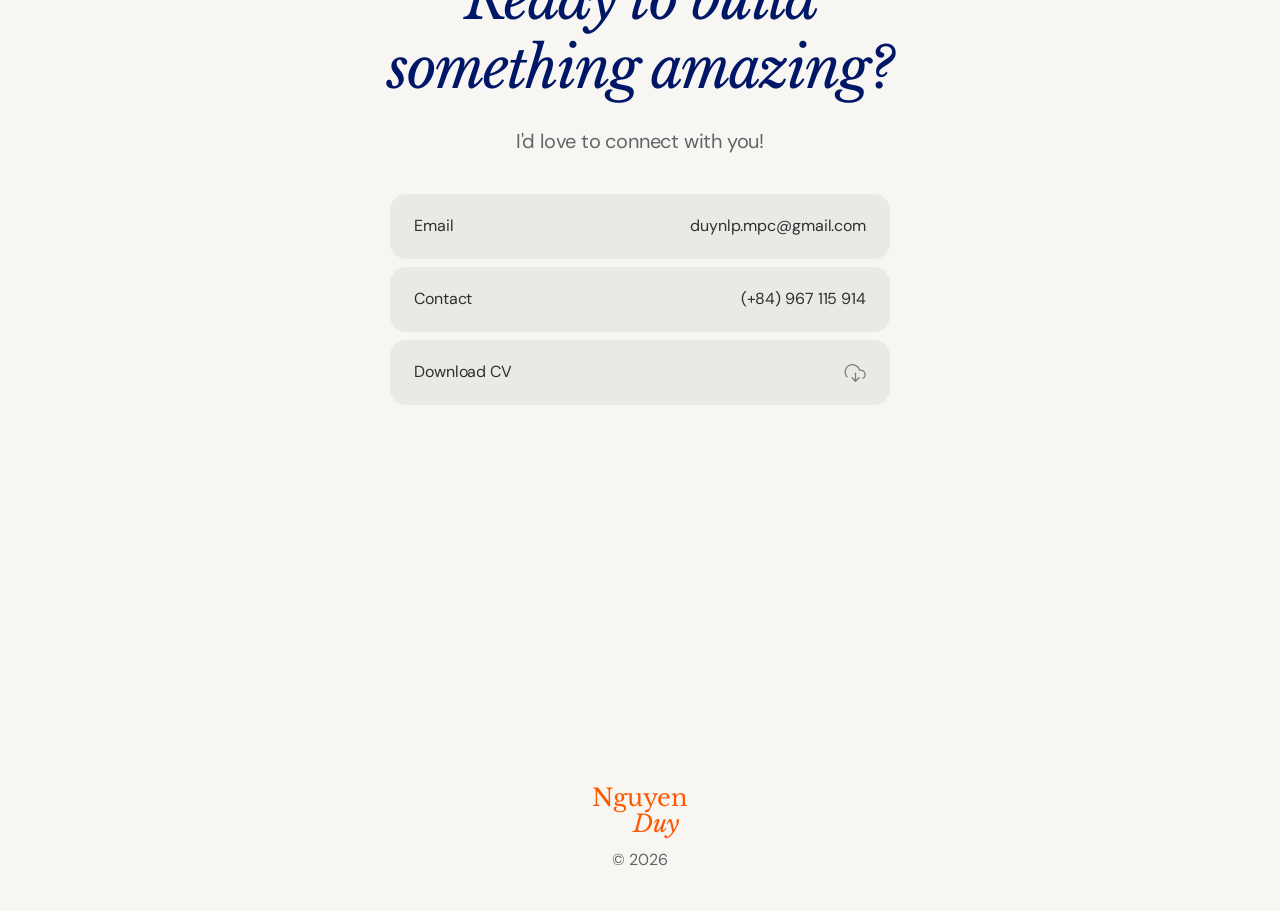
==== commit 2a86673b: "Apply adversarial review fixes - Marquee: intrinsic width/height on all posters, eager loading -   k" ====
--- a/index.html
+++ b/index.html
@@ -56,32 +56,32 @@
       <div class="marquee reveal">
         <div class="marquee-track">
           <div class="marquee-group">
-            <img src="./assets/img/poster-wedding.jpg" alt="Cassie & Henry wedding save the date" loading="lazy">
-            <img src="./assets/img/poster-grandopening.jpg" alt="Grand Opening Rough Records: 6/3/25, 8PM" loading="lazy">
-            <img src="./assets/img/poster-portrait.jpg" alt="Portfolio image" loading="lazy">
-            <img src="./assets/img/poster-horseback.jpg" alt="Two figures on horseback under a tree against red background." loading="lazy">
-            <img src="./assets/img/poster-tall.jpg" alt="Portfolio image" loading="lazy">
-            <img src="./assets/img/poster-dog.jpg" alt="Vintage portrait of a Jack Russell Terrier dog with brown collar." loading="lazy">
-            <img src="./assets/img/poster-b.jpg" alt="Portfolio image" loading="lazy">
-            <img src="./assets/img/poster-yardsale.jpg" alt="Yard Sale: Books, clothing, records, furniture. Sunday, Aug 3, 8AM-2PM." loading="lazy">
-            <video src="./assets/video/216jYTG59MjWaGTdoFmxyKeLs2Q.mp4" autoplay muted loop playsinline aria-label="Short-form edit reel"></video>
-            <img src="./assets/img/poster-square.png" alt="Portfolio image" loading="lazy">
-            <video src="./assets/video/A4ctABxvbRaq6aq99HPazcljFA.mp4" autoplay muted loop playsinline aria-label="Short-form edit reel"></video>
-            <video src="./assets/video/NH8EQlfaxl91U2nhBaq8RC4NODQ.mp4" autoplay muted loop playsinline aria-label="Short-form edit reel"></video>
+            <img src="./assets/img/poster-wedding.jpg" alt="Cassie & Henry wedding save the date" width="731" height="1024">
+            <img src="./assets/img/poster-grandopening.jpg" alt="Grand Opening Rough Records: 6/3/25, 8PM" width="768" height="1024">
+            <img src="./assets/img/poster-portrait.jpg" alt="Portrait of a woman in profile against a motion-blurred floral background" width="819" height="1024">
+            <img src="./assets/img/poster-horseback.jpg" alt="Two figures on horseback under a tree against red background." width="1024" height="953">
+            <img src="./assets/img/poster-tall.jpg" alt="Acme 'Our Values' poster with numbered sticky notes" width="768" height="1024">
+            <img src="./assets/img/poster-dog.jpg" alt="Vintage portrait of a Jack Russell Terrier dog with brown collar." width="830" height="1024">
+            <img src="./assets/img/poster-b.jpg" alt="'Alexander Turns 30!' birthday invitation with a photo of a child" width="819" height="1024">
+            <img src="./assets/img/poster-yardsale.jpg" alt="Yard Sale: Books, clothing, records, furniture. Sunday, Aug 3, 8AM-2PM." width="819" height="1024">
+            <video src="./assets/video/216jYTG59MjWaGTdoFmxyKeLs2Q.mp4" autoplay muted loop playsinline preload="auto" aria-label="Short-form edit reel"></video>
+            <img src="./assets/img/poster-square.png" alt="Square party invitation poster" width="496" height="496">
+            <video src="./assets/video/A4ctABxvbRaq6aq99HPazcljFA.mp4" autoplay muted loop playsinline preload="auto" aria-label="Short-form edit reel"></video>
+            <video src="./assets/video/NH8EQlfaxl91U2nhBaq8RC4NODQ.mp4" autoplay muted loop playsinline preload="auto" aria-label="Short-form edit reel"></video>
           </div>
           <div class="marquee-group" aria-hidden="true">
-            <img src="./assets/img/poster-wedding.jpg" alt="" loading="lazy">
-            <img src="./assets/img/poster-grandopening.jpg" alt="" loading="lazy">
-            <img src="./assets/img/poster-portrait.jpg" alt="" loading="lazy">
-            <img src="./assets/img/poster-horseback.jpg" alt="" loading="lazy">
-            <img src="./assets/img/poster-tall.jpg" alt="" loading="lazy">
-            <img src="./assets/img/poster-dog.jpg" alt="" loading="lazy">
-            <img src="./assets/img/poster-b.jpg" alt="" loading="lazy">
-            <img src="./assets/img/poster-yardsale.jpg" alt="" loading="lazy">
-            <video src="./assets/video/216jYTG59MjWaGTdoFmxyKeLs2Q.mp4" autoplay muted loop playsinline></video>
-            <img src="./assets/img/poster-square.png" alt="" loading="lazy">
-            <video src="./assets/video/A4ctABxvbRaq6aq99HPazcljFA.mp4" autoplay muted loop playsinline></video>
-            <video src="./assets/video/NH8EQlfaxl91U2nhBaq8RC4NODQ.mp4" autoplay muted loop playsinline></video>
+            <img src="./assets/img/poster-wedding.jpg" alt="" width="731" height="1024">
+            <img src="./assets/img/poster-grandopening.jpg" alt="" width="768" height="1024">
+            <img src="./assets/img/poster-portrait.jpg" alt="" width="819" height="1024">
+            <img src="./assets/img/poster-horseback.jpg" alt="" width="1024" height="953">
+            <img src="./assets/img/poster-tall.jpg" alt="" width="768" height="1024">
+            <img src="./assets/img/poster-dog.jpg" alt="" width="830" height="1024">
+            <img src="./assets/img/poster-b.jpg" alt="" width="819" height="1024">
+            <img src="./assets/img/poster-yardsale.jpg" alt="" width="819" height="1024">
+            <video src="./assets/video/216jYTG59MjWaGTdoFmxyKeLs2Q.mp4" autoplay muted loop playsinline preload="auto"></video>
+            <img src="./assets/img/poster-square.png" alt="" width="496" height="496">
+            <video src="./assets/video/A4ctABxvbRaq6aq99HPazcljFA.mp4" autoplay muted loop playsinline preload="auto"></video>
+            <video src="./assets/video/NH8EQlfaxl91U2nhBaq8RC4NODQ.mp4" autoplay muted loop playsinline preload="auto"></video>
           </div>
         </div>
       </div>
--- a/assets/css/style.css
+++ b/assets/css/style.css
@@ -61,7 +61,7 @@
 }
 
 :focus-visible {
-  outline: 2px solid var(--orange);
+  outline: 2px solid var(--navy);
   outline-offset: 3px;
   border-radius: 4px;
 }
@@ -374,6 +374,7 @@
   padding: 34px 18px 24px;
 }
 
+.work-card h2,
 .work-card h3 {
   font-family: var(--sans);
   font-size: clamp(26px, 2.5vw, 36px);
@@ -735,6 +736,7 @@
 
 .case-body figure img {
   width: 100%;
+  height: auto;
   border-radius: 16px;
 }
 
@@ -857,6 +859,7 @@
   .hero .hero-sub,
   .hero .btn,
   .hero-icon,
+  .pill,
   .reveal {
     opacity: 1 !important;
     transform: none !important;
@@ -946,6 +949,10 @@
     padding-top: 90px;
   }
 
+  .works-grid {
+    padding-top: 40px;
+  }
+
   .footer {
     padding-top: 140px;
   }
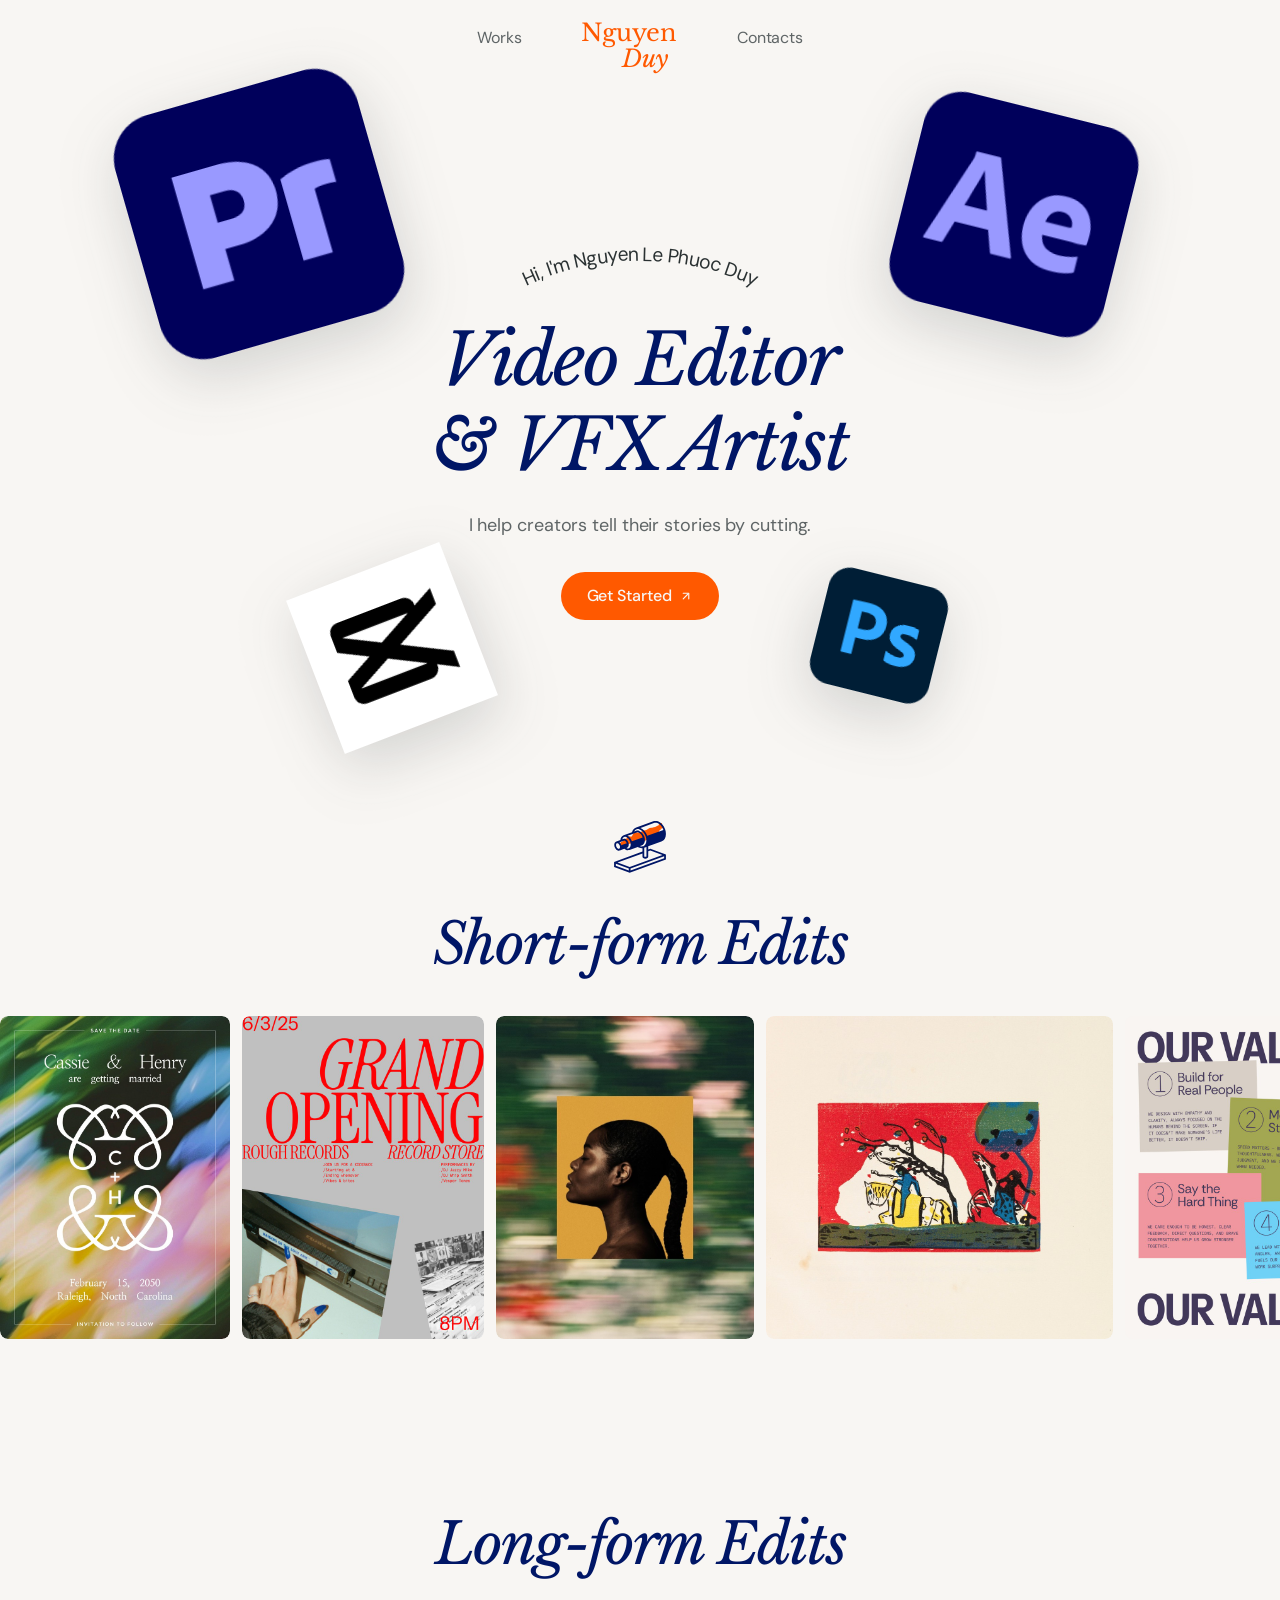
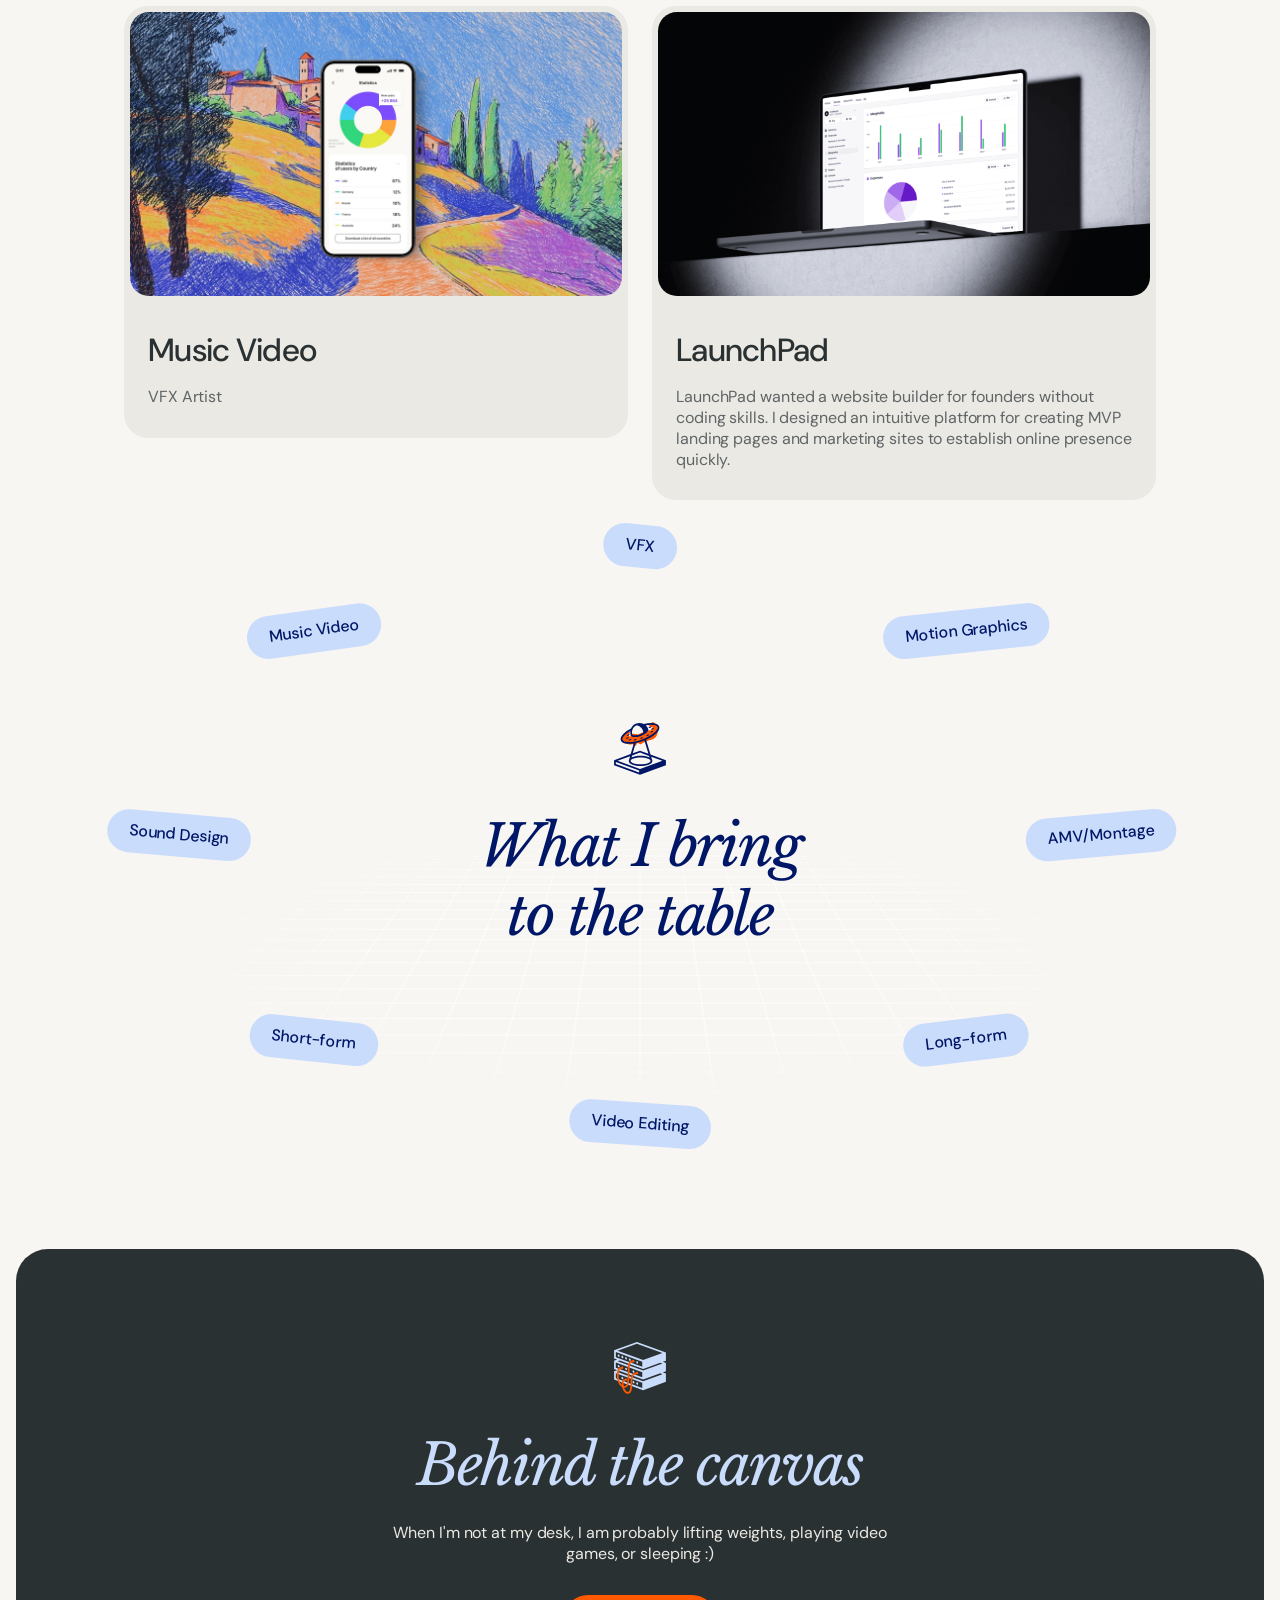
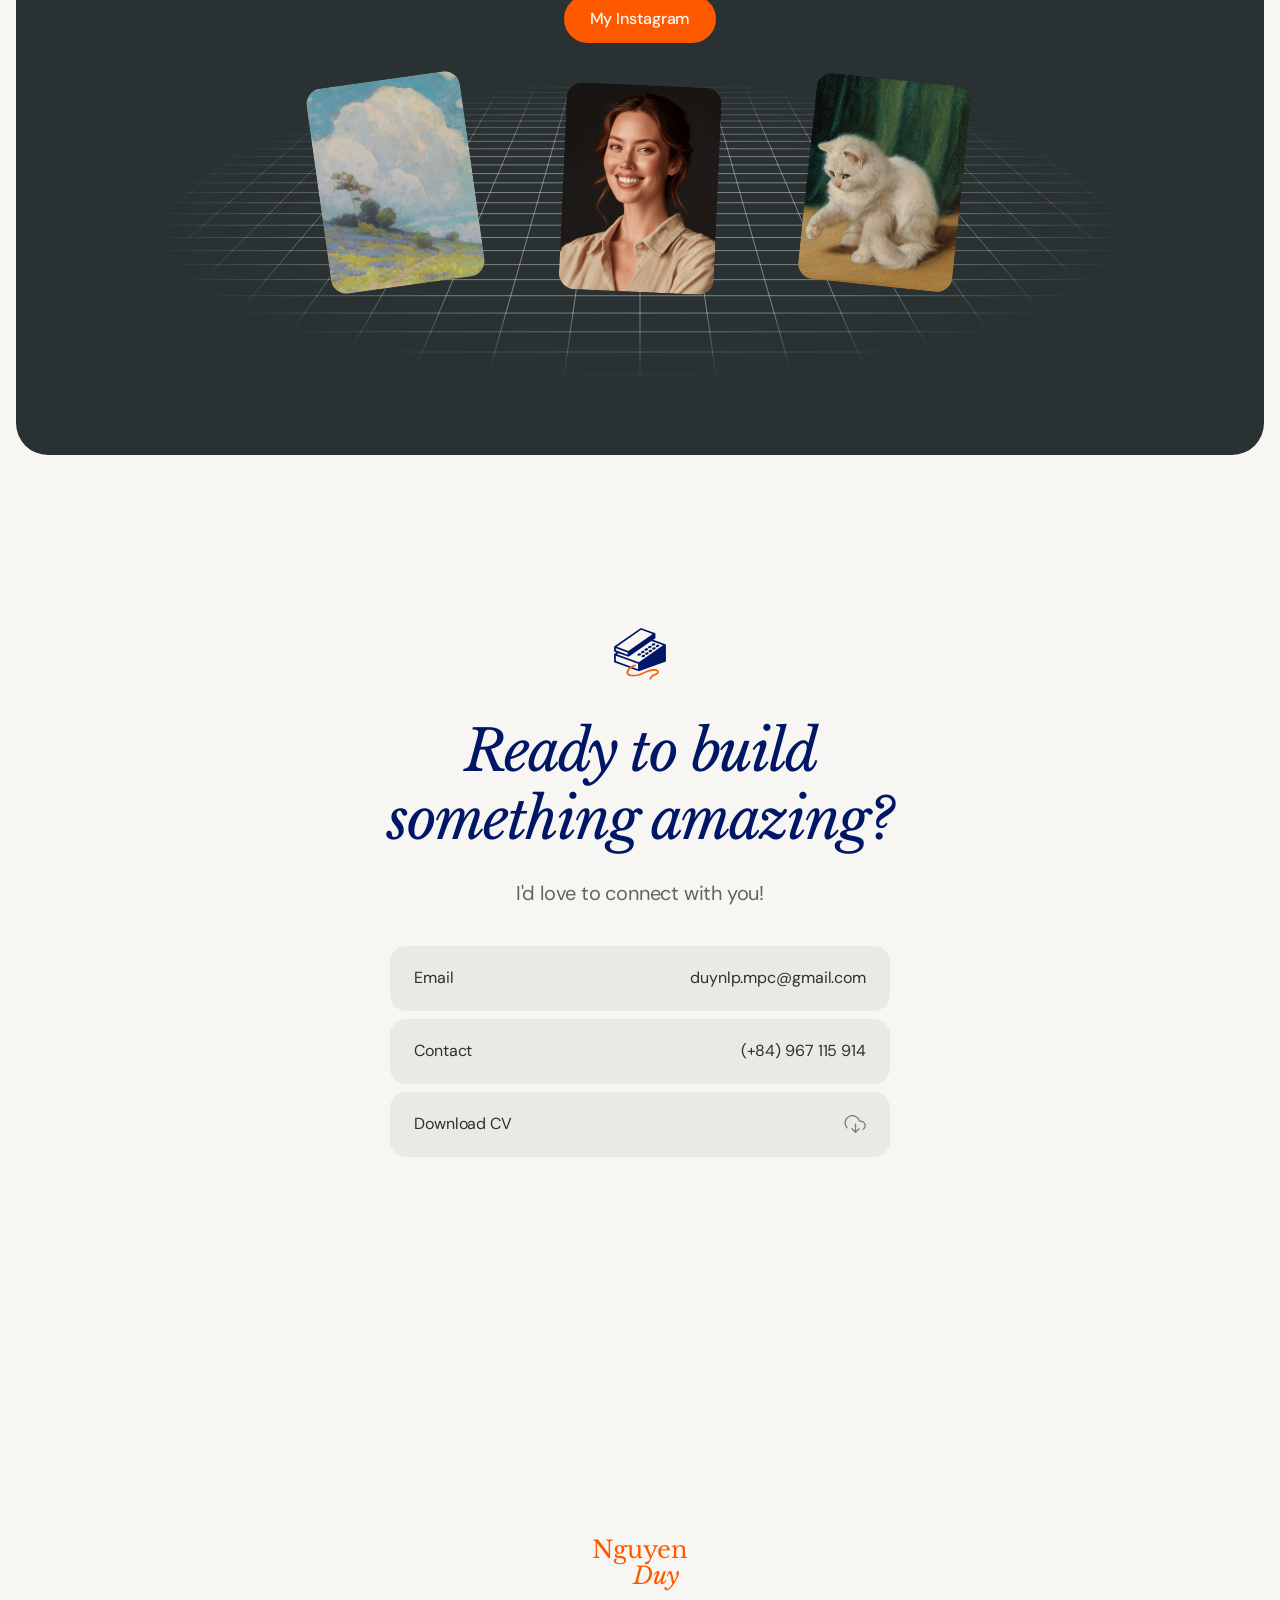
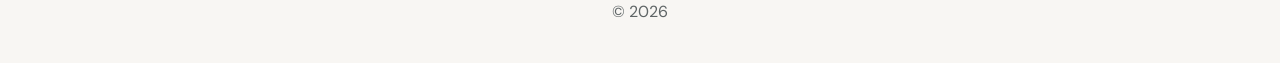
==== commit a631e96b: "Redesign pass: elliptic skill pills, marquee hover cards, 2 long-form cards, mobile-first CSS - Skil" ====
--- a/index.html
+++ b/index.html
@@ -56,32 +56,200 @@
       <div class="marquee reveal">
         <div class="marquee-track">
           <div class="marquee-group">
-            <img src="./assets/img/poster-wedding.jpg" alt="Cassie & Henry wedding save the date" width="731" height="1024">
-            <img src="./assets/img/poster-grandopening.jpg" alt="Grand Opening Rough Records: 6/3/25, 8PM" width="768" height="1024">
-            <img src="./assets/img/poster-portrait.jpg" alt="Portrait of a woman in profile against a motion-blurred floral background" width="819" height="1024">
-            <img src="./assets/img/poster-horseback.jpg" alt="Two figures on horseback under a tree against red background." width="1024" height="953">
-            <img src="./assets/img/poster-tall.jpg" alt="Acme 'Our Values' poster with numbered sticky notes" width="768" height="1024">
-            <img src="./assets/img/poster-dog.jpg" alt="Vintage portrait of a Jack Russell Terrier dog with brown collar." width="830" height="1024">
-            <img src="./assets/img/poster-b.jpg" alt="'Alexander Turns 30!' birthday invitation with a photo of a child" width="819" height="1024">
-            <img src="./assets/img/poster-yardsale.jpg" alt="Yard Sale: Books, clothing, records, furniture. Sunday, Aug 3, 8AM-2PM." width="819" height="1024">
-            <video src="./assets/video/216jYTG59MjWaGTdoFmxyKeLs2Q.mp4" autoplay muted loop playsinline preload="auto" aria-label="Short-form edit reel"></video>
-            <img src="./assets/img/poster-square.png" alt="Square party invitation poster" width="496" height="496">
-            <video src="./assets/video/A4ctABxvbRaq6aq99HPazcljFA.mp4" autoplay muted loop playsinline preload="auto" aria-label="Short-form edit reel"></video>
-            <video src="./assets/video/NH8EQlfaxl91U2nhBaq8RC4NODQ.mp4" autoplay muted loop playsinline preload="auto" aria-label="Short-form edit reel"></video>
+            <figure class="m-item">
+              <img src="./assets/img/poster-wedding.jpg" alt="Cassie & Henry wedding save the date" width="731" height="1024">
+              <figcaption class="m-overlay">
+                <h3>Save the Date — Cassie &amp; Henry</h3>
+                <p>Wedding invite teaser cut with soft motion blur.</p>
+                <a class="btn btn-sm" href="#">View project<svg viewBox="0 0 25 25" aria-hidden="true"><g fill="none" stroke="currentColor" stroke-width="2" stroke-linecap="round" stroke-linejoin="round" transform="translate(5.5 5.596) rotate(-45 7 7)"><path d="M 0 7 L 12.725 6.932"/><path d="M 7 0 L 14 7 L 7 14"/></g></svg></a>
+              </figcaption>
+            </figure>
+            <figure class="m-item">
+              <img src="./assets/img/poster-grandopening.jpg" alt="Grand Opening Rough Records: 6/3/25, 8PM" width="768" height="1024">
+              <figcaption class="m-overlay">
+                <h3>Rough Records — Grand Opening</h3>
+                <p>Promo spot for a record store launch.</p>
+                <a class="btn btn-sm" href="#">View project<svg viewBox="0 0 25 25" aria-hidden="true"><g fill="none" stroke="currentColor" stroke-width="2" stroke-linecap="round" stroke-linejoin="round" transform="translate(5.5 5.596) rotate(-45 7 7)"><path d="M 0 7 L 12.725 6.932"/><path d="M 7 0 L 14 7 L 7 14"/></g></svg></a>
+              </figcaption>
+            </figure>
+            <figure class="m-item">
+              <img src="./assets/img/poster-portrait.jpg" alt="Portrait of a woman in profile against a motion-blurred floral background" width="819" height="1024">
+              <figcaption class="m-overlay">
+                <h3>Portrait Study</h3>
+                <p>Rhythmic photo montage with blur transitions.</p>
+                <a class="btn btn-sm" href="#">View project<svg viewBox="0 0 25 25" aria-hidden="true"><g fill="none" stroke="currentColor" stroke-width="2" stroke-linecap="round" stroke-linejoin="round" transform="translate(5.5 5.596) rotate(-45 7 7)"><path d="M 0 7 L 12.725 6.932"/><path d="M 7 0 L 14 7 L 7 14"/></g></svg></a>
+              </figcaption>
+            </figure>
+            <figure class="m-item">
+              <img src="./assets/img/poster-horseback.jpg" alt="Two figures on horseback under a tree against red background." width="1024" height="953">
+              <figcaption class="m-overlay">
+                <h3>Riders</h3>
+                <p>Art-print animation with texture overlays.</p>
+                <a class="btn btn-sm" href="#">View project<svg viewBox="0 0 25 25" aria-hidden="true"><g fill="none" stroke="currentColor" stroke-width="2" stroke-linecap="round" stroke-linejoin="round" transform="translate(5.5 5.596) rotate(-45 7 7)"><path d="M 0 7 L 12.725 6.932"/><path d="M 7 0 L 14 7 L 7 14"/></g></svg></a>
+              </figcaption>
+            </figure>
+            <figure class="m-item">
+              <img src="./assets/img/poster-tall.jpg" alt="Acme 'Our Values' poster with numbered sticky notes" width="768" height="1024">
+              <figcaption class="m-overlay">
+                <h3>Our Values</h3>
+                <p>Kinetic board of sticky-note principles.</p>
+                <a class="btn btn-sm" href="#">View project<svg viewBox="0 0 25 25" aria-hidden="true"><g fill="none" stroke="currentColor" stroke-width="2" stroke-linecap="round" stroke-linejoin="round" transform="translate(5.5 5.596) rotate(-45 7 7)"><path d="M 0 7 L 12.725 6.932"/><path d="M 7 0 L 14 7 L 7 14"/></g></svg></a>
+              </figcaption>
+            </figure>
+            <figure class="m-item">
+              <img src="./assets/img/poster-dog.jpg" alt="Vintage portrait of a Jack Russell Terrier dog with brown collar." width="830" height="1024">
+              <figcaption class="m-overlay">
+                <h3>The Good Boy</h3>
+                <p>Vintage portrait brought to life.</p>
+                <a class="btn btn-sm" href="#">View project<svg viewBox="0 0 25 25" aria-hidden="true"><g fill="none" stroke="currentColor" stroke-width="2" stroke-linecap="round" stroke-linejoin="round" transform="translate(5.5 5.596) rotate(-45 7 7)"><path d="M 0 7 L 12.725 6.932"/><path d="M 7 0 L 14 7 L 7 14"/></g></svg></a>
+              </figcaption>
+            </figure>
+            <figure class="m-item">
+              <img src="./assets/img/poster-b.jpg" alt="'Alexander Turns 30!' birthday invitation with a photo of a child" width="819" height="1024">
+              <figcaption class="m-overlay">
+                <h3>Alexander Turns 30</h3>
+                <p>Birthday invite with playful type.</p>
+                <a class="btn btn-sm" href="#">View project<svg viewBox="0 0 25 25" aria-hidden="true"><g fill="none" stroke="currentColor" stroke-width="2" stroke-linecap="round" stroke-linejoin="round" transform="translate(5.5 5.596) rotate(-45 7 7)"><path d="M 0 7 L 12.725 6.932"/><path d="M 7 0 L 14 7 L 7 14"/></g></svg></a>
+              </figcaption>
+            </figure>
+            <figure class="m-item">
+              <img src="./assets/img/poster-yardsale.jpg" alt="Yard Sale: Books, clothing, records, furniture. Sunday, Aug 3, 8AM-2PM." width="819" height="1024">
+              <figcaption class="m-overlay">
+                <h3>Yard Sale Promo</h3>
+                <p>Illustrated flyer turned motion piece.</p>
+                <a class="btn btn-sm" href="#">View project<svg viewBox="0 0 25 25" aria-hidden="true"><g fill="none" stroke="currentColor" stroke-width="2" stroke-linecap="round" stroke-linejoin="round" transform="translate(5.5 5.596) rotate(-45 7 7)"><path d="M 0 7 L 12.725 6.932"/><path d="M 7 0 L 14 7 L 7 14"/></g></svg></a>
+              </figcaption>
+            </figure>
+            <figure class="m-item">
+              <video src="./assets/video/216jYTG59MjWaGTdoFmxyKeLs2Q.mp4" autoplay muted loop playsinline preload="auto" aria-label="Short-form edit reel"></video>
+              <figcaption class="m-overlay">
+                <h3>Kinetic Type Reel</h3>
+                <p>Words in motion — emotion, direction, jitter.</p>
+                <a class="btn btn-sm" href="#">View project<svg viewBox="0 0 25 25" aria-hidden="true"><g fill="none" stroke="currentColor" stroke-width="2" stroke-linecap="round" stroke-linejoin="round" transform="translate(5.5 5.596) rotate(-45 7 7)"><path d="M 0 7 L 12.725 6.932"/><path d="M 7 0 L 14 7 L 7 14"/></g></svg></a>
+              </figcaption>
+            </figure>
+            <figure class="m-item">
+              <img src="./assets/img/poster-square.png" alt="Square party invitation poster" width="496" height="496">
+              <figcaption class="m-overlay">
+                <h3>Party Invite</h3>
+                <p>Square social cut for stories.</p>
+                <a class="btn btn-sm" href="#">View project<svg viewBox="0 0 25 25" aria-hidden="true"><g fill="none" stroke="currentColor" stroke-width="2" stroke-linecap="round" stroke-linejoin="round" transform="translate(5.5 5.596) rotate(-45 7 7)"><path d="M 0 7 L 12.725 6.932"/><path d="M 7 0 L 14 7 L 7 14"/></g></svg></a>
+              </figcaption>
+            </figure>
+            <figure class="m-item">
+              <video src="./assets/video/A4ctABxvbRaq6aq99HPazcljFA.mp4" autoplay muted loop playsinline preload="auto" aria-label="Short-form edit reel"></video>
+              <figcaption class="m-overlay">
+                <h3>Activity Dashboard</h3>
+                <p>UI motion pass for a data product.</p>
+                <a class="btn btn-sm" href="#">View project<svg viewBox="0 0 25 25" aria-hidden="true"><g fill="none" stroke="currentColor" stroke-width="2" stroke-linecap="round" stroke-linejoin="round" transform="translate(5.5 5.596) rotate(-45 7 7)"><path d="M 0 7 L 12.725 6.932"/><path d="M 7 0 L 14 7 L 7 14"/></g></svg></a>
+              </figcaption>
+            </figure>
+            <figure class="m-item">
+              <video src="./assets/video/NH8EQlfaxl91U2nhBaq8RC4NODQ.mp4" autoplay muted loop playsinline preload="auto" aria-label="Short-form edit reel"></video>
+              <figcaption class="m-overlay">
+                <h3>Montage Loop</h3>
+                <p>Quick-cut montage with sound-synced beats.</p>
+                <a class="btn btn-sm" href="#">View project<svg viewBox="0 0 25 25" aria-hidden="true"><g fill="none" stroke="currentColor" stroke-width="2" stroke-linecap="round" stroke-linejoin="round" transform="translate(5.5 5.596) rotate(-45 7 7)"><path d="M 0 7 L 12.725 6.932"/><path d="M 7 0 L 14 7 L 7 14"/></g></svg></a>
+              </figcaption>
+            </figure>
           </div>
           <div class="marquee-group" aria-hidden="true">
-            <img src="./assets/img/poster-wedding.jpg" alt="" width="731" height="1024">
-            <img src="./assets/img/poster-grandopening.jpg" alt="" width="768" height="1024">
-            <img src="./assets/img/poster-portrait.jpg" alt="" width="819" height="1024">
-            <img src="./assets/img/poster-horseback.jpg" alt="" width="1024" height="953">
-            <img src="./assets/img/poster-tall.jpg" alt="" width="768" height="1024">
-            <img src="./assets/img/poster-dog.jpg" alt="" width="830" height="1024">
-            <img src="./assets/img/poster-b.jpg" alt="" width="819" height="1024">
-            <img src="./assets/img/poster-yardsale.jpg" alt="" width="819" height="1024">
-            <video src="./assets/video/216jYTG59MjWaGTdoFmxyKeLs2Q.mp4" autoplay muted loop playsinline preload="auto"></video>
-            <img src="./assets/img/poster-square.png" alt="" width="496" height="496">
-            <video src="./assets/video/A4ctABxvbRaq6aq99HPazcljFA.mp4" autoplay muted loop playsinline preload="auto"></video>
-            <video src="./assets/video/NH8EQlfaxl91U2nhBaq8RC4NODQ.mp4" autoplay muted loop playsinline preload="auto"></video>
+            <figure class="m-item">
+              <img src="./assets/img/poster-wedding.jpg" alt="" width="731" height="1024">
+              <figcaption class="m-overlay">
+                <h3>Save the Date — Cassie &amp; Henry</h3>
+                <p>Wedding invite teaser cut with soft motion blur.</p>
+                <a class="btn btn-sm" href="#" tabindex="-1">View project<svg viewBox="0 0 25 25" aria-hidden="true"><g fill="none" stroke="currentColor" stroke-width="2" stroke-linecap="round" stroke-linejoin="round" transform="translate(5.5 5.596) rotate(-45 7 7)"><path d="M 0 7 L 12.725 6.932"/><path d="M 7 0 L 14 7 L 7 14"/></g></svg></a>
+              </figcaption>
+            </figure>
+            <figure class="m-item">
+              <img src="./assets/img/poster-grandopening.jpg" alt="" width="768" height="1024">
+              <figcaption class="m-overlay">
+                <h3>Rough Records — Grand Opening</h3>
+                <p>Promo spot for a record store launch.</p>
+                <a class="btn btn-sm" href="#" tabindex="-1">View project<svg viewBox="0 0 25 25" aria-hidden="true"><g fill="none" stroke="currentColor" stroke-width="2" stroke-linecap="round" stroke-linejoin="round" transform="translate(5.5 5.596) rotate(-45 7 7)"><path d="M 0 7 L 12.725 6.932"/><path d="M 7 0 L 14 7 L 7 14"/></g></svg></a>
+              </figcaption>
+            </figure>
+            <figure class="m-item">
+              <img src="./assets/img/poster-portrait.jpg" alt="" width="819" height="1024">
+              <figcaption class="m-overlay">
+                <h3>Portrait Study</h3>
+                <p>Rhythmic photo montage with blur transitions.</p>
+                <a class="btn btn-sm" href="#" tabindex="-1">View project<svg viewBox="0 0 25 25" aria-hidden="true"><g fill="none" stroke="currentColor" stroke-width="2" stroke-linecap="round" stroke-linejoin="round" transform="translate(5.5 5.596) rotate(-45 7 7)"><path d="M 0 7 L 12.725 6.932"/><path d="M 7 0 L 14 7 L 7 14"/></g></svg></a>
+              </figcaption>
+            </figure>
+            <figure class="m-item">
+              <img src="./assets/img/poster-horseback.jpg" alt="" width="1024" height="953">
+              <figcaption class="m-overlay">
+                <h3>Riders</h3>
+                <p>Art-print animation with texture overlays.</p>
+                <a class="btn btn-sm" href="#" tabindex="-1">View project<svg viewBox="0 0 25 25" aria-hidden="true"><g fill="none" stroke="currentColor" stroke-width="2" stroke-linecap="round" stroke-linejoin="round" transform="translate(5.5 5.596) rotate(-45 7 7)"><path d="M 0 7 L 12.725 6.932"/><path d="M 7 0 L 14 7 L 7 14"/></g></svg></a>
+              </figcaption>
+            </figure>
+            <figure class="m-item">
+              <img src="./assets/img/poster-tall.jpg" alt="" width="768" height="1024">
+              <figcaption class="m-overlay">
+                <h3>Our Values</h3>
+                <p>Kinetic board of sticky-note principles.</p>
+                <a class="btn btn-sm" href="#" tabindex="-1">View project<svg viewBox="0 0 25 25" aria-hidden="true"><g fill="none" stroke="currentColor" stroke-width="2" stroke-linecap="round" stroke-linejoin="round" transform="translate(5.5 5.596) rotate(-45 7 7)"><path d="M 0 7 L 12.725 6.932"/><path d="M 7 0 L 14 7 L 7 14"/></g></svg></a>
+              </figcaption>
+            </figure>
+            <figure class="m-item">
+              <img src="./assets/img/poster-dog.jpg" alt="" width="830" height="1024">
+              <figcaption class="m-overlay">
+                <h3>The Good Boy</h3>
+                <p>Vintage portrait brought to life.</p>
+                <a class="btn btn-sm" href="#" tabindex="-1">View project<svg viewBox="0 0 25 25" aria-hidden="true"><g fill="none" stroke="currentColor" stroke-width="2" stroke-linecap="round" stroke-linejoin="round" transform="translate(5.5 5.596) rotate(-45 7 7)"><path d="M 0 7 L 12.725 6.932"/><path d="M 7 0 L 14 7 L 7 14"/></g></svg></a>
+              </figcaption>
+            </figure>
+            <figure class="m-item">
+              <img src="./assets/img/poster-b.jpg" alt="" width="819" height="1024">
+              <figcaption class="m-overlay">
+                <h3>Alexander Turns 30</h3>
+                <p>Birthday invite with playful type.</p>
+                <a class="btn btn-sm" href="#" tabindex="-1">View project<svg viewBox="0 0 25 25" aria-hidden="true"><g fill="none" stroke="currentColor" stroke-width="2" stroke-linecap="round" stroke-linejoin="round" transform="translate(5.5 5.596) rotate(-45 7 7)"><path d="M 0 7 L 12.725 6.932"/><path d="M 7 0 L 14 7 L 7 14"/></g></svg></a>
+              </figcaption>
+            </figure>
+            <figure class="m-item">
+              <img src="./assets/img/poster-yardsale.jpg" alt="" width="819" height="1024">
+              <figcaption class="m-overlay">
+                <h3>Yard Sale Promo</h3>
+                <p>Illustrated flyer turned motion piece.</p>
+                <a class="btn btn-sm" href="#" tabindex="-1">View project<svg viewBox="0 0 25 25" aria-hidden="true"><g fill="none" stroke="currentColor" stroke-width="2" stroke-linecap="round" stroke-linejoin="round" transform="translate(5.5 5.596) rotate(-45 7 7)"><path d="M 0 7 L 12.725 6.932"/><path d="M 7 0 L 14 7 L 7 14"/></g></svg></a>
+              </figcaption>
+            </figure>
+            <figure class="m-item">
+              <video src="./assets/video/216jYTG59MjWaGTdoFmxyKeLs2Q.mp4" autoplay muted loop playsinline preload="auto"></video>
+              <figcaption class="m-overlay">
+                <h3>Kinetic Type Reel</h3>
+                <p>Words in motion — emotion, direction, jitter.</p>
+                <a class="btn btn-sm" href="#" tabindex="-1">View project<svg viewBox="0 0 25 25" aria-hidden="true"><g fill="none" stroke="currentColor" stroke-width="2" stroke-linecap="round" stroke-linejoin="round" transform="translate(5.5 5.596) rotate(-45 7 7)"><path d="M 0 7 L 12.725 6.932"/><path d="M 7 0 L 14 7 L 7 14"/></g></svg></a>
+              </figcaption>
+            </figure>
+            <figure class="m-item">
+              <img src="./assets/img/poster-square.png" alt="" width="496" height="496">
+              <figcaption class="m-overlay">
+                <h3>Party Invite</h3>
+                <p>Square social cut for stories.</p>
+                <a class="btn btn-sm" href="#" tabindex="-1">View project<svg viewBox="0 0 25 25" aria-hidden="true"><g fill="none" stroke="currentColor" stroke-width="2" stroke-linecap="round" stroke-linejoin="round" transform="translate(5.5 5.596) rotate(-45 7 7)"><path d="M 0 7 L 12.725 6.932"/><path d="M 7 0 L 14 7 L 7 14"/></g></svg></a>
+              </figcaption>
+            </figure>
+            <figure class="m-item">
+              <video src="./assets/video/A4ctABxvbRaq6aq99HPazcljFA.mp4" autoplay muted loop playsinline preload="auto"></video>
+              <figcaption class="m-overlay">
+                <h3>Activity Dashboard</h3>
+                <p>UI motion pass for a data product.</p>
+                <a class="btn btn-sm" href="#" tabindex="-1">View project<svg viewBox="0 0 25 25" aria-hidden="true"><g fill="none" stroke="currentColor" stroke-width="2" stroke-linecap="round" stroke-linejoin="round" transform="translate(5.5 5.596) rotate(-45 7 7)"><path d="M 0 7 L 12.725 6.932"/><path d="M 7 0 L 14 7 L 7 14"/></g></svg></a>
+              </figcaption>
+            </figure>
+            <figure class="m-item">
+              <video src="./assets/video/NH8EQlfaxl91U2nhBaq8RC4NODQ.mp4" autoplay muted loop playsinline preload="auto"></video>
+              <figcaption class="m-overlay">
+                <h3>Montage Loop</h3>
+                <p>Quick-cut montage with sound-synced beats.</p>
+                <a class="btn btn-sm" href="#" tabindex="-1">View project<svg viewBox="0 0 25 25" aria-hidden="true"><g fill="none" stroke="currentColor" stroke-width="2" stroke-linecap="round" stroke-linejoin="round" transform="translate(5.5 5.596) rotate(-45 7 7)"><path d="M 0 7 L 12.725 6.932"/><path d="M 7 0 L 14 7 L 7 14"/></g></svg></a>
+              </figcaption>
+            </figure>
           </div>
         </div>
       </div>
@@ -108,20 +276,6 @@
             <p>LaunchPad wanted a website builder for founders without coding skills. I designed an intuitive platform for creating MVP landing pages and marketing sites to establish online presence quickly.</p>
           </div>
         </a>
-        <a class="work-card reveal" href="./works/healthsync/">
-          <div class="card-media"><img src="./assets/img/case-healthsync-hero.png" alt="Hand holding phone with saving goal app interface. Financial planning concept." loading="lazy"></div>
-          <div class="card-body">
-            <h3>HealthSync</h3>
-            <p>HealthSync aimed to provide startup teams accessible telehealth for overwhelmed employees. Traditional healthcare was slow and inaccessible, so I designed an app connecting teams to virtual care, supporting startup wellness.</p>
-          </div>
-        </a>
-        <a class="work-card reveal" href="./works/talentbridge/">
-          <div class="card-media"><img src="./assets/img/case-talentbridge-hero.png" alt="Abstract green oval shapes with a black line on beige background" loading="lazy"></div>
-          <div class="card-body">
-            <h3>TalentBridge</h3>
-            <p>TalentBridge aimed to create a hiring platform for startups scaling from 5 to 50 employees. I designed a solution to simplify recruitment while ensuring quality hires, addressing the unique needs of fast-growing teams.</p>
-          </div>
-        </a>
       </div>
     </section>
 
@@ -133,14 +287,14 @@
         <h2 class="display display-lg">What I bring<br>to the table</h2>
       </div>
       <ul class="pill-cloud" aria-label="Skills">
-        <li class="pill pill-1">Music Video</li>
-        <li class="pill pill-2">VFX</li>
-        <li class="pill pill-3">Motion Graphics</li>
-        <li class="pill pill-4">Sound Design</li>
-        <li class="pill pill-5">AMV/Montage</li>
-        <li class="pill pill-6">Short-form</li>
-        <li class="pill pill-7">Long-form</li>
-        <li class="pill pill-8">Video Editing</li>
+        <li class="pill-pos pos-1"><span class="pill">Music Video</span></li>
+        <li class="pill-pos pos-2"><span class="pill">VFX</span></li>
+        <li class="pill-pos pos-3"><span class="pill">Motion Graphics</span></li>
+        <li class="pill-pos pos-4"><span class="pill">Sound Design</span></li>
+        <li class="pill-pos pos-5"><span class="pill">AMV/Montage</span></li>
+        <li class="pill-pos pos-6"><span class="pill">Short-form</span></li>
+        <li class="pill-pos pos-7"><span class="pill">Long-form</span></li>
+        <li class="pill-pos pos-8"><span class="pill">Video Editing</span></li>
       </ul>
     </section>
 
--- a/assets/css/style.css
+++ b/assets/css/style.css
@@ -1,6 +1,6 @@
 /* ==========================================================================
    Nguyen Duy — Video Editor & VFX Artist portfolio
-   Static clone of nguyenduy.framer.website
+   Static clone of nguyenduy.framer.website — mobile-first
    ========================================================================== */
 
 :root {
@@ -25,6 +25,8 @@
 
 html {
   scroll-behavior: smooth;
+  overflow-x: hidden;
+  overflow-x: clip;
 }
 
 body {
@@ -37,6 +39,7 @@
   line-height: 1.3;
   -webkit-font-smoothing: antialiased;
   overflow-x: hidden;
+  overflow-x: clip;
 }
 
 img,
@@ -73,17 +76,17 @@
   font-style: italic;
   font-weight: 400;
   color: var(--navy);
-  letter-spacing: -2px;
+  letter-spacing: -1.2px;
   line-height: 1.2;
   text-align: center;
 }
 
 .display-xl {
-  font-size: clamp(44px, 5.55vw, 80px);
+  font-size: clamp(38px, 11vw, 44px);
 }
 
 .display-lg {
-  font-size: clamp(34px, 4.45vw, 64px);
+  font-size: clamp(30px, 8.7vw, 34px);
 }
 
 /* ---- nav ----------------------------------------------------------------- */
@@ -96,7 +99,7 @@
   display: flex;
   align-items: flex-start;
   justify-content: center;
-  gap: 60px;
+  gap: 32px;
 }
 
 .nav-link {
@@ -154,6 +157,17 @@
   height: 14px;
 }
 
+.btn-sm {
+  padding: 8px 16px;
+  font-size: 14px;
+  gap: 6px;
+}
+
+.btn-sm svg {
+  width: 12px;
+  height: 12px;
+}
+
 /* ---- section titles (icon + heading) ------------------------------------- */
 
 .section-title {
@@ -180,11 +194,12 @@
 
 .hero {
   position: relative;
-  min-height: 737px;
+  min-height: 550px;
   display: flex;
   align-items: flex-start;
   justify-content: center;
-  padding: 145px 16px 60px;
+  padding: 110px 16px 60px;
+  overflow-x: clip;
 }
 
 .hero-center {
@@ -225,29 +240,29 @@
 
 .icon-pr {
   width: clamp(90px, 19.7vw, 284px);
-  left: 10.4%;
-  top: 15px;
+  left: -5%;
+  top: 130px;
   transform: rotate(-16deg);
 }
 
 .icon-ae {
   width: clamp(80px, 17.2vw, 248px);
-  right: 12.2%;
-  top: 34px;
+  right: -5%;
+  top: 140px;
   transform: rotate(14deg);
 }
 
 .icon-cc {
   width: clamp(60px, 12.8vw, 185px);
-  left: 24.2%;
-  top: 493px;
+  left: 2%;
+  top: 445px;
   transform: rotate(-21deg);
 }
 
 .icon-ps {
   width: clamp(55px, 9.5vw, 137px);
-  right: 26.6%;
-  top: 503px;
+  right: 2%;
+  top: 425px;
   transform: rotate(14deg);
 }
 
@@ -283,7 +298,7 @@
    ========================================================================== */
 
 .shortform {
-  padding: 8px 0 0;
+  padding: 40px 0 0;
 }
 
 .shortform .section-title {
@@ -301,6 +316,12 @@
   animation: marquee 45s linear infinite;
 }
 
+/* hovering (or keyboard focus inside) a thumbnail stops the reel */
+.marquee:hover .marquee-track,
+.marquee:focus-within .marquee-track {
+  animation-play-state: paused;
+}
+
 @keyframes marquee {
   from {
     transform: translateX(0);
@@ -316,21 +337,65 @@
   padding-right: 12px;
 }
 
+.m-item {
+  position: relative;
+  flex: none;
+  border-radius: 8px;
+  overflow: hidden;
+}
+
 .marquee img,
 .marquee video {
-  height: clamp(280px, 25.2vw, 363px);
+  height: min(118vw, 460px);
   width: auto;
   border-radius: 8px;
   object-fit: cover;
   flex: none;
 }
 
+.m-overlay {
+  position: absolute;
+  inset: 0;
+  display: flex;
+  flex-direction: column;
+  justify-content: flex-end;
+  gap: 6px;
+  padding: 18px;
+  background: linear-gradient(to top, rgba(42, 49, 50, 0.88), rgba(42, 49, 50, 0.42) 55%, rgba(42, 49, 50, 0));
+  color: var(--cream);
+  opacity: 0;
+  transition: opacity 0.3s ease;
+}
+
+.m-item:hover .m-overlay,
+.m-item:focus-within .m-overlay {
+  opacity: 1;
+}
+
+.m-overlay h3 {
+  font-size: 18px;
+  font-weight: 500;
+  letter-spacing: -0.2px;
+  line-height: 1.25;
+}
+
+.m-overlay p {
+  font-size: 13px;
+  line-height: 1.35;
+  color: var(--sand);
+}
+
+.m-overlay .btn {
+  align-self: flex-start;
+  margin-top: 6px;
+}
+
 /* ==========================================================================
    Long-form cards (shared with Works page)
    ========================================================================== */
 
 .longform {
-  padding: 165px 16px 0;
+  padding: 90px 16px 0;
 }
 
 .longform .section-title {
@@ -338,10 +403,10 @@
 }
 
 .card-grid {
-  max-width: 1032px;
+  max-width: 480px;
   margin: 0 auto;
   display: grid;
-  grid-template-columns: repeat(2, 1fr);
+  grid-template-columns: 1fr;
   gap: 24px;
   align-items: start;
 }
@@ -356,7 +421,7 @@
 .work-card .card-media {
   border-radius: 19px;
   overflow: hidden;
-  aspect-ratio: 1.735;
+  aspect-ratio: 1.15;
 }
 
 .work-card .card-media img {
@@ -387,21 +452,26 @@
 .work-card p {
   margin-top: 16px;
   color: var(--gray);
+  display: -webkit-box;
+  -webkit-line-clamp: 4;
+  -webkit-box-orient: vertical;
+  overflow: hidden;
 }
 
 .work-card.card-centered {
   grid-column: 1 / -1;
-  width: calc(50% - 12px);
+  width: 100%;
   margin: 0 auto;
 }
 
 /* ==========================================================================
-   Skills — pill cloud
+   Skills — pill cloud (column on small screens, ellipse on large)
    ========================================================================== */
 
 .skills {
   position: relative;
-  padding: 480px 16px 310px;
+  padding: 90px 16px 40px;
+  overflow-x: clip;
 }
 
 .skills .grid-floor {
@@ -419,15 +489,17 @@
 }
 
 .pill-cloud {
-  position: absolute;
-  inset: 0;
   list-style: none;
+  display: flex;
+  flex-direction: column;
+  align-items: center;
+  gap: 26px;
+  margin-top: 56px;
   z-index: 2;
   pointer-events: none;
 }
 
 .pill {
-  position: absolute;
   display: inline-block;
   background: var(--pale-blue);
   color: var(--navy);
@@ -435,18 +507,16 @@
   padding: 11px 22px;
   border-radius: 99px;
   white-space: nowrap;
-  animation: float 6s ease-in-out infinite;
-}
-
-/* scattered placement, % of section box (from the original's coordinates) */
-.pill-1  { left: 47.8%; top: 30%;   rotate: -8deg;  animation-delay: -1s; }   /* Music Video */
-.pill-2  { left: 67%;   top: 36%;   rotate: -6deg;  animation-delay: -4s; }   /* VFX */
-.pill-3  { left: 79.6%; top: 53.4%; rotate: -5deg;  animation-delay: -2.5s; } /* Motion Graphics */
-.pill-4  { left: 21.9%; top: 54.4%; rotate: 7deg;   animation-delay: -5.5s; } /* Sound Design */
-.pill-5  { left: 24.2%; top: 74.7%; rotate: -6deg;  animation-delay: -3s; }   /* AMV/Montage */
-.pill-6  { left: 79.4%; top: 72.1%; rotate: -7deg;  animation-delay: -0.5s; } /* Short-form */
-.pill-7  { left: 66.5%; top: 84%;   rotate: -8deg;  animation-delay: -2s; }   /* Long-form */
-.pill-8  { left: 42.6%; top: 86%;   rotate: -4deg;  animation-delay: -4.5s; } /* Video Editing */
+}
+
+.pos-1 .pill { rotate: -8deg; }
+.pos-2 .pill { rotate: 6deg; }
+.pos-3 .pill { rotate: -6deg; }
+.pos-4 .pill { rotate: 5deg; }
+.pos-5 .pill { rotate: -5deg; }
+.pos-6 .pill { rotate: 6deg; }
+.pos-7 .pill { rotate: -7deg; }
+.pos-8 .pill { rotate: 4deg; }
 
 /* ==========================================================================
    Behind the canvas — dark panel
@@ -462,8 +532,7 @@
   margin: 0 auto;
   background: var(--ink);
   border-radius: 32px;
-  padding: 90px 24px 0;
-  min-height: 806px;
+  padding: 64px 24px 0;
   overflow: hidden;
   display: flex;
   flex-direction: column;
@@ -501,14 +570,14 @@
   display: flex;
   justify-content: center;
   align-items: flex-start;
-  gap: clamp(32px, 7vw, 102px);
-  margin-top: 36px;
-  padding-bottom: 96px;
+  gap: 16px;
+  margin-top: 48px;
+  padding-bottom: 64px;
 }
 
 .tilt {
   position: relative;
-  width: clamp(110px, 12.1vw, 174px);
+  width: clamp(96px, 27vw, 160px);
   transition: transform 0.45s cubic-bezier(0.3, 1.3, 0.4, 1);
 }
 
@@ -598,8 +667,8 @@
   gap: 16px;
   background: var(--sand);
   border-radius: 16px;
-  min-height: 65px;
-  padding: 10px 24px;
+  min-height: 56px;
+  padding: 8px 18px;
   transition: background 0.25s ease;
 }
 
@@ -622,7 +691,7 @@
    ========================================================================== */
 
 .footer {
-  padding: 320px 16px 40px;
+  padding: 140px 16px 40px;
   text-align: center;
 }
 
@@ -652,7 +721,7 @@
 }
 
 .works-grid .card-grid {
-  row-gap: 110px;
+  row-gap: 60px;
 }
 
 /* ==========================================================================
@@ -689,7 +758,7 @@
 }
 
 .case-hero {
-  padding: 85px 16px 0;
+  padding: 60px 16px 0;
 }
 
 .case-hero img {
@@ -705,7 +774,7 @@
 .case-body {
   max-width: 872px;
   margin: 0 auto;
-  padding: 100px 16px 0;
+  padding: 70px 16px 0;
 }
 
 .case-body h2 {
@@ -719,7 +788,7 @@
 }
 
 .case-body .case-solution-title {
-  margin-top: 90px;
+  margin-top: 70px;
 }
 
 .case-meta p {
@@ -742,7 +811,7 @@
 
 .case-nav {
   max-width: 1232px;
-  margin: 110px auto 0;
+  margin: 70px auto 0;
   padding: 40px 16px 0;
   border-top: 1px solid var(--sand-dark);
   display: flex;
@@ -767,7 +836,7 @@
 }
 
 /* ==========================================================================
-   Reveal-on-scroll
+   Reveal-on-scroll + hero entrance
    ========================================================================== */
 
 .reveal {
@@ -781,7 +850,6 @@
   transform: none;
 }
 
-/* hero entrance */
 .hero .arc-text,
 .hero h1,
 .hero .hero-sub,
@@ -883,144 +951,173 @@
 }
 
 /* ==========================================================================
-   Responsive
-   ========================================================================== */
-
-@media (max-width: 880px) {
-  .card-grid {
-    grid-template-columns: 1fr;
-    max-width: 480px;
-  }
-
-  .work-card.card-centered {
-    width: 100%;
-  }
-
-  .work-card p {
-    display: -webkit-box;
-    -webkit-line-clamp: 4;
-    -webkit-box-orient: vertical;
-    overflow: hidden;
-  }
-
+   ≥ 561px — small tablets
+   ========================================================================== */
+
+@media (min-width: 561px) {
+  .display {
+    letter-spacing: -2px;
+  }
+
+  .display-xl {
+    font-size: clamp(44px, 5.55vw, 80px);
+  }
+
+  .display-lg {
+    font-size: clamp(34px, 4.45vw, 64px);
+  }
+
+  .nav-inner {
+    gap: 60px;
+  }
+
+  .contact-row {
+    min-height: 65px;
+    padding: 10px 24px;
+  }
+}
+
+/* ==========================================================================
+   ≥ 881px — desktop
+   ========================================================================== */
+
+@media (min-width: 881px) {
   .hero {
-    min-height: 550px;
-    padding-top: 110px;
+    min-height: 737px;
+    padding: 145px 16px 60px;
   }
 
   .icon-pr {
-    left: -5%;
-    top: 130px;
+    left: 10.4%;
+    top: 15px;
   }
 
   .icon-ae {
-    right: -5%;
-    top: 140px;
+    right: 12.2%;
+    top: 34px;
   }
 
   .icon-cc {
-    left: 2%;
-    top: 445px;
+    left: 24.2%;
+    top: 493px;
   }
 
   .icon-ps {
-    right: 2%;
-    top: 425px;
-  }
-
-  .skills {
-    padding: 90px 16px 40px;
+    right: 26.6%;
+    top: 503px;
+  }
+
+  .shortform {
+    padding-top: 8px;
   }
 
   .marquee img,
   .marquee video {
-    height: min(118vw, 460px);
+    height: clamp(280px, 25.2vw, 363px);
+  }
+
+  .longform {
+    padding-top: 165px;
+  }
+
+  .card-grid {
+    max-width: 1032px;
+    grid-template-columns: repeat(2, 1fr);
   }
 
   .work-card .card-media {
-    aspect-ratio: 1.15;
-  }
-
-  .shortform {
-    padding-top: 40px;
-  }
-
-  .longform {
+    aspect-ratio: 1.735;
+  }
+
+  .work-card p {
+    display: block;
+    -webkit-line-clamp: none;
+  }
+
+  .work-card.card-centered {
+    width: calc(50% - 12px);
+  }
+
+  .works-grid {
+    padding: 40px 16px 40px;
+  }
+
+  .works-grid .card-grid {
+    row-gap: 110px;
+  }
+
+  /* skills: pills orbit the heading on an ellipse */
+  .skills {
+    padding: 220px 16px 240px;
+  }
+
+  .pill-cloud {
+    position: absolute;
+    inset: 0;
+    display: block;
+    margin: 0;
+  }
+
+  .pill-pos {
+    position: absolute;
+    transform: translate(-50%, -50%);
+  }
+
+  .pill {
+    animation: float 6s ease-in-out infinite;
+  }
+
+  /* ellipse: center (50%, 48.6%), rx 36%, ry 42% */
+  .pos-1 { left: 24.5%; top: 18.9%; }  /* 135deg  Music Video */
+  .pos-2 { left: 50%;   top: 6.6%;  }  /* 90deg   VFX */
+  .pos-3 { left: 75.5%; top: 18.9%; }  /* 45deg   Motion Graphics */
+  .pos-4 { left: 14%;   top: 48.6%; }  /* 180deg  Sound Design */
+  .pos-5 { left: 86%;   top: 48.6%; }  /* 0deg    AMV/Montage */
+  .pos-6 { left: 24.5%; top: 78.3%; }  /* 225deg  Short-form */
+  .pos-7 { left: 75.5%; top: 78.3%; }  /* 315deg  Long-form */
+  .pos-8 { left: 50%;   top: 90.6%; }  /* 270deg  Video Editing */
+
+  .pos-1 .pill { animation-delay: -1s; }
+  .pos-2 .pill { animation-delay: -4s; }
+  .pos-3 .pill { animation-delay: -2.5s; }
+  .pos-4 .pill { animation-delay: -5.5s; }
+  .pos-5 .pill { animation-delay: -3s; }
+  .pos-6 .pill { animation-delay: -0.5s; }
+  .pos-7 .pill { animation-delay: -2s; }
+  .pos-8 .pill { animation-delay: -4.5s; }
+
+  .canvas-panel {
     padding-top: 90px;
-  }
-
-  .works-grid {
-    padding-top: 40px;
+    min-height: 806px;
+  }
+
+  .tilt-row {
+    gap: clamp(32px, 7vw, 102px);
+    margin-top: 36px;
+    padding-bottom: 96px;
+  }
+
+  .tilt {
+    width: clamp(110px, 12.1vw, 174px);
   }
 
   .footer {
-    padding-top: 140px;
-  }
-
-  .pill-cloud {
-    position: static;
-    display: flex;
-    flex-direction: column;
-    align-items: center;
-    gap: 26px;
-    margin-top: 56px;
-  }
-
-  .pill {
-    position: static;
-    animation: none;
-  }
-
-  .pill-1 { rotate: -8deg; }
-  .pill-2 { rotate: 6deg; }
-  .pill-3 { rotate: -6deg; }
-  .pill-4 { rotate: 5deg; }
-  .pill-5 { rotate: -5deg; }
-  .pill-6 { rotate: 6deg; }
-  .pill-7 { rotate: -7deg; }
-  .pill-8 { rotate: 4deg; }
-
-  .canvas-panel {
-    min-height: 0;
-    padding-top: 64px;
-  }
-
-  .tilt-row {
-    margin-top: 48px;
-    padding-bottom: 64px;
-    gap: 16px;
-  }
-
-  .tilt {
-    width: clamp(96px, 27vw, 160px);
-  }
-
-  .footer {
-    padding-top: 140px;
+    padding-top: 320px;
+  }
+
+  .case-body {
+    padding-top: 100px;
+  }
+
+  .case-body .case-solution-title {
+    margin-top: 90px;
+  }
+
+  .case-hero {
+    padding-top: 85px;
   }
 
   .case-nav {
-    margin-top: 70px;
-  }
-}
-
-@media (max-width: 560px) {
-  .nav-inner {
-    gap: 32px;
-  }
-
-  .contact-row {
-    min-height: 56px;
-    padding: 8px 18px;
-  }
-
-  .display-xl {
-    font-size: clamp(38px, 11vw, 44px);
-    letter-spacing: -1.2px;
-  }
-
-  .display-lg {
-    font-size: clamp(30px, 8.7vw, 34px);
-    letter-spacing: -1px;
-  }
-}
+    margin-top: 110px;
+  }
+}
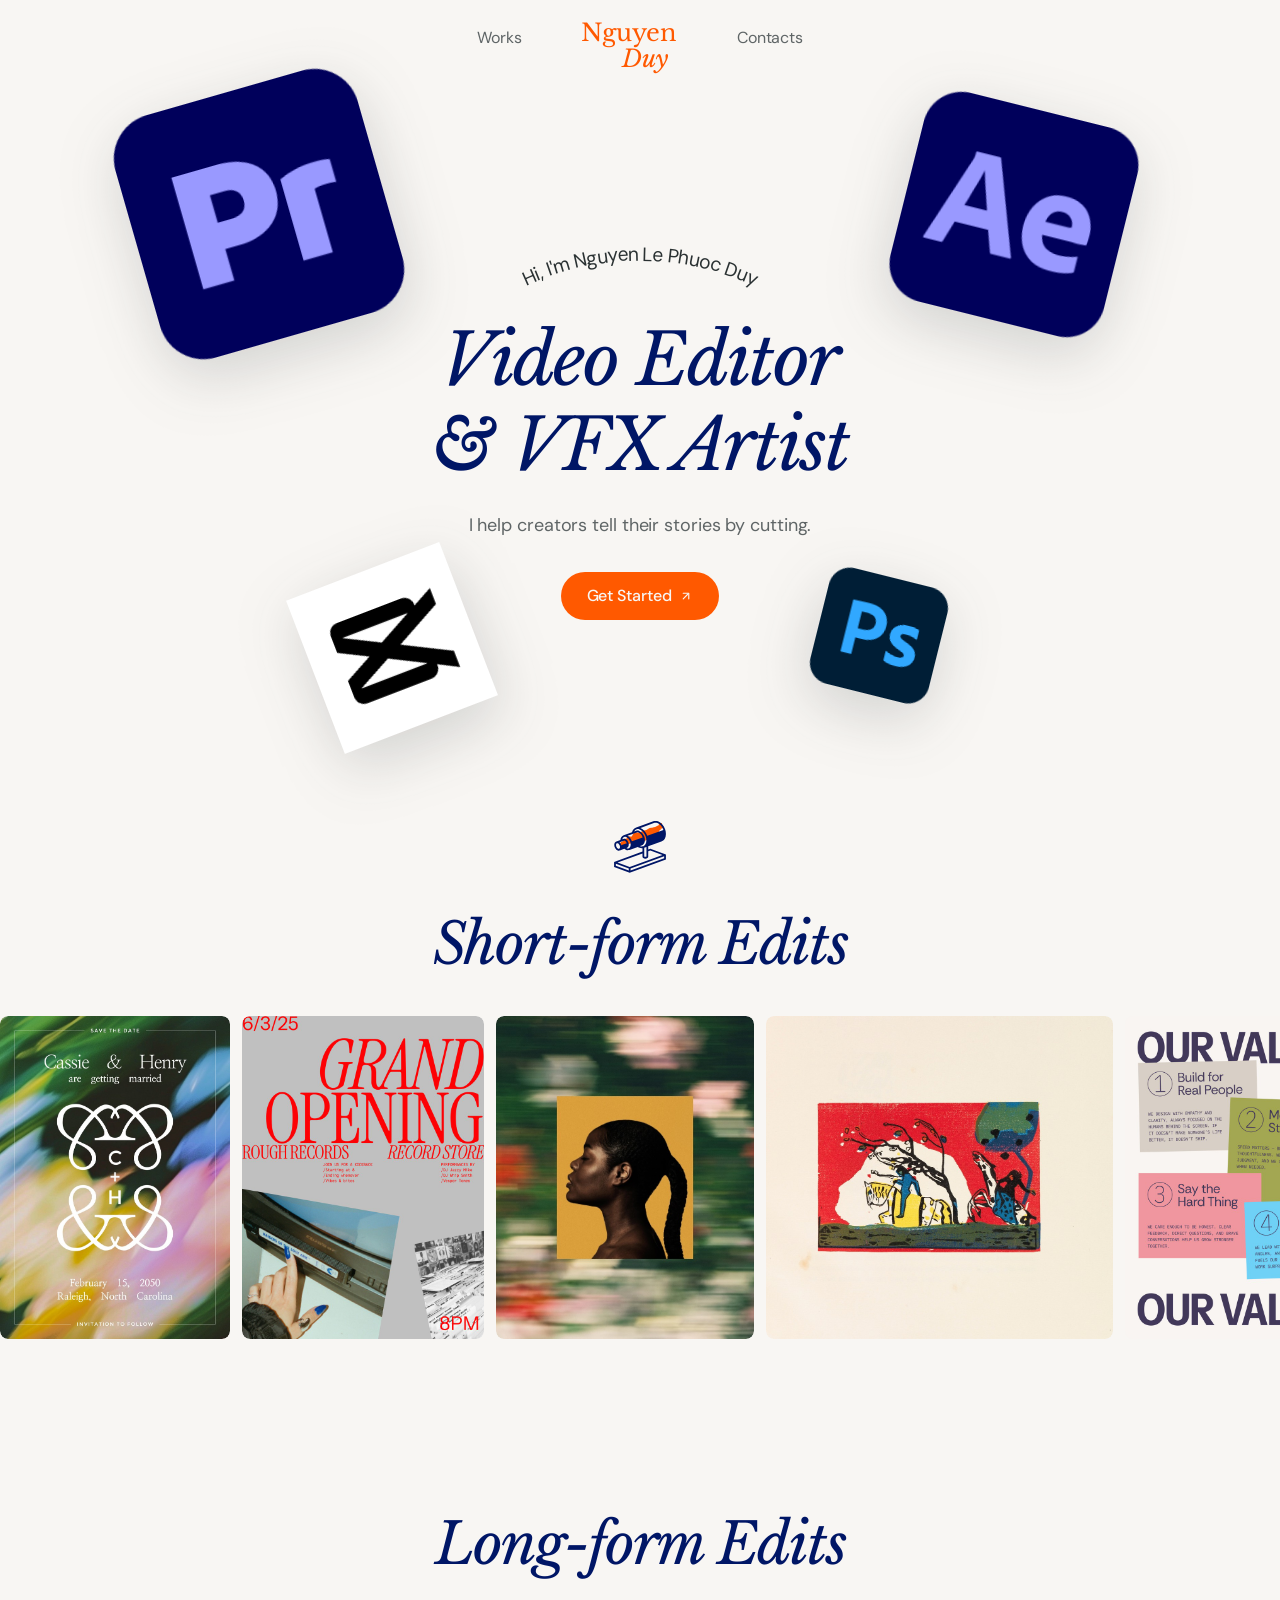
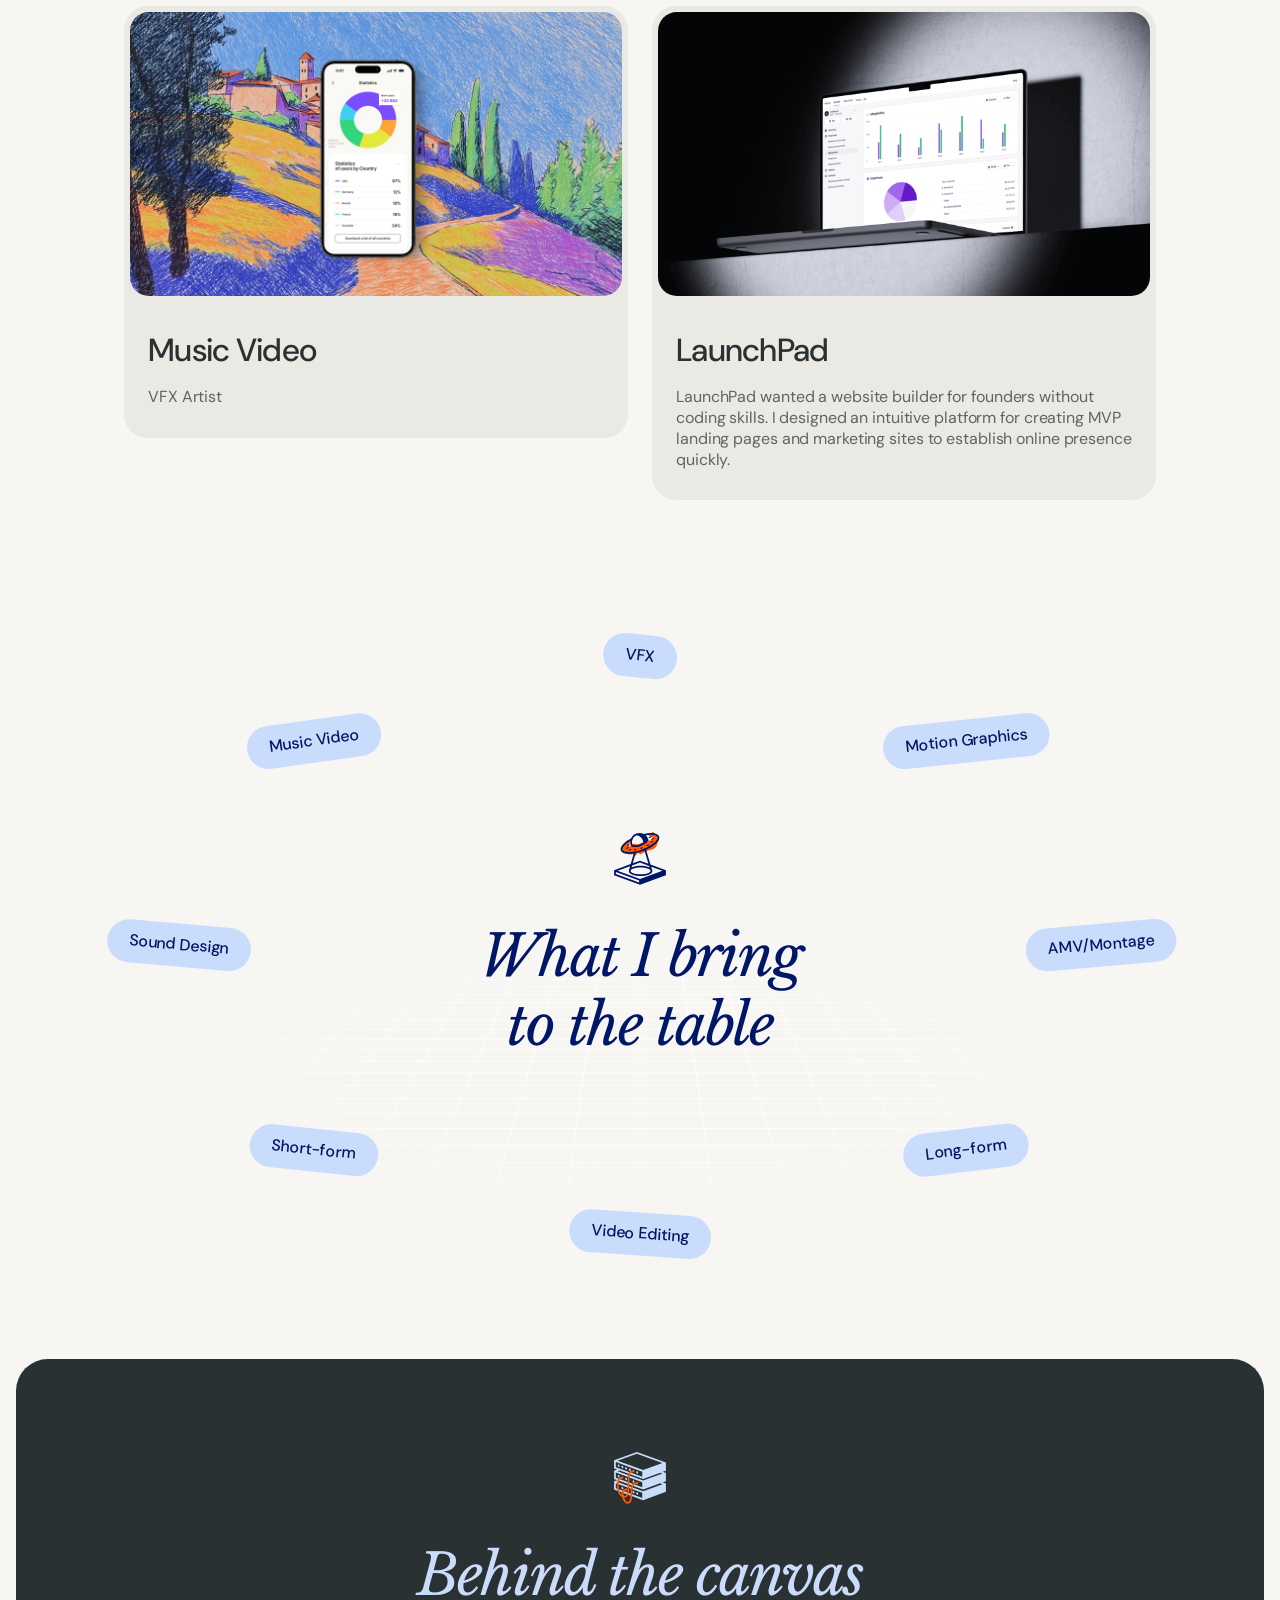
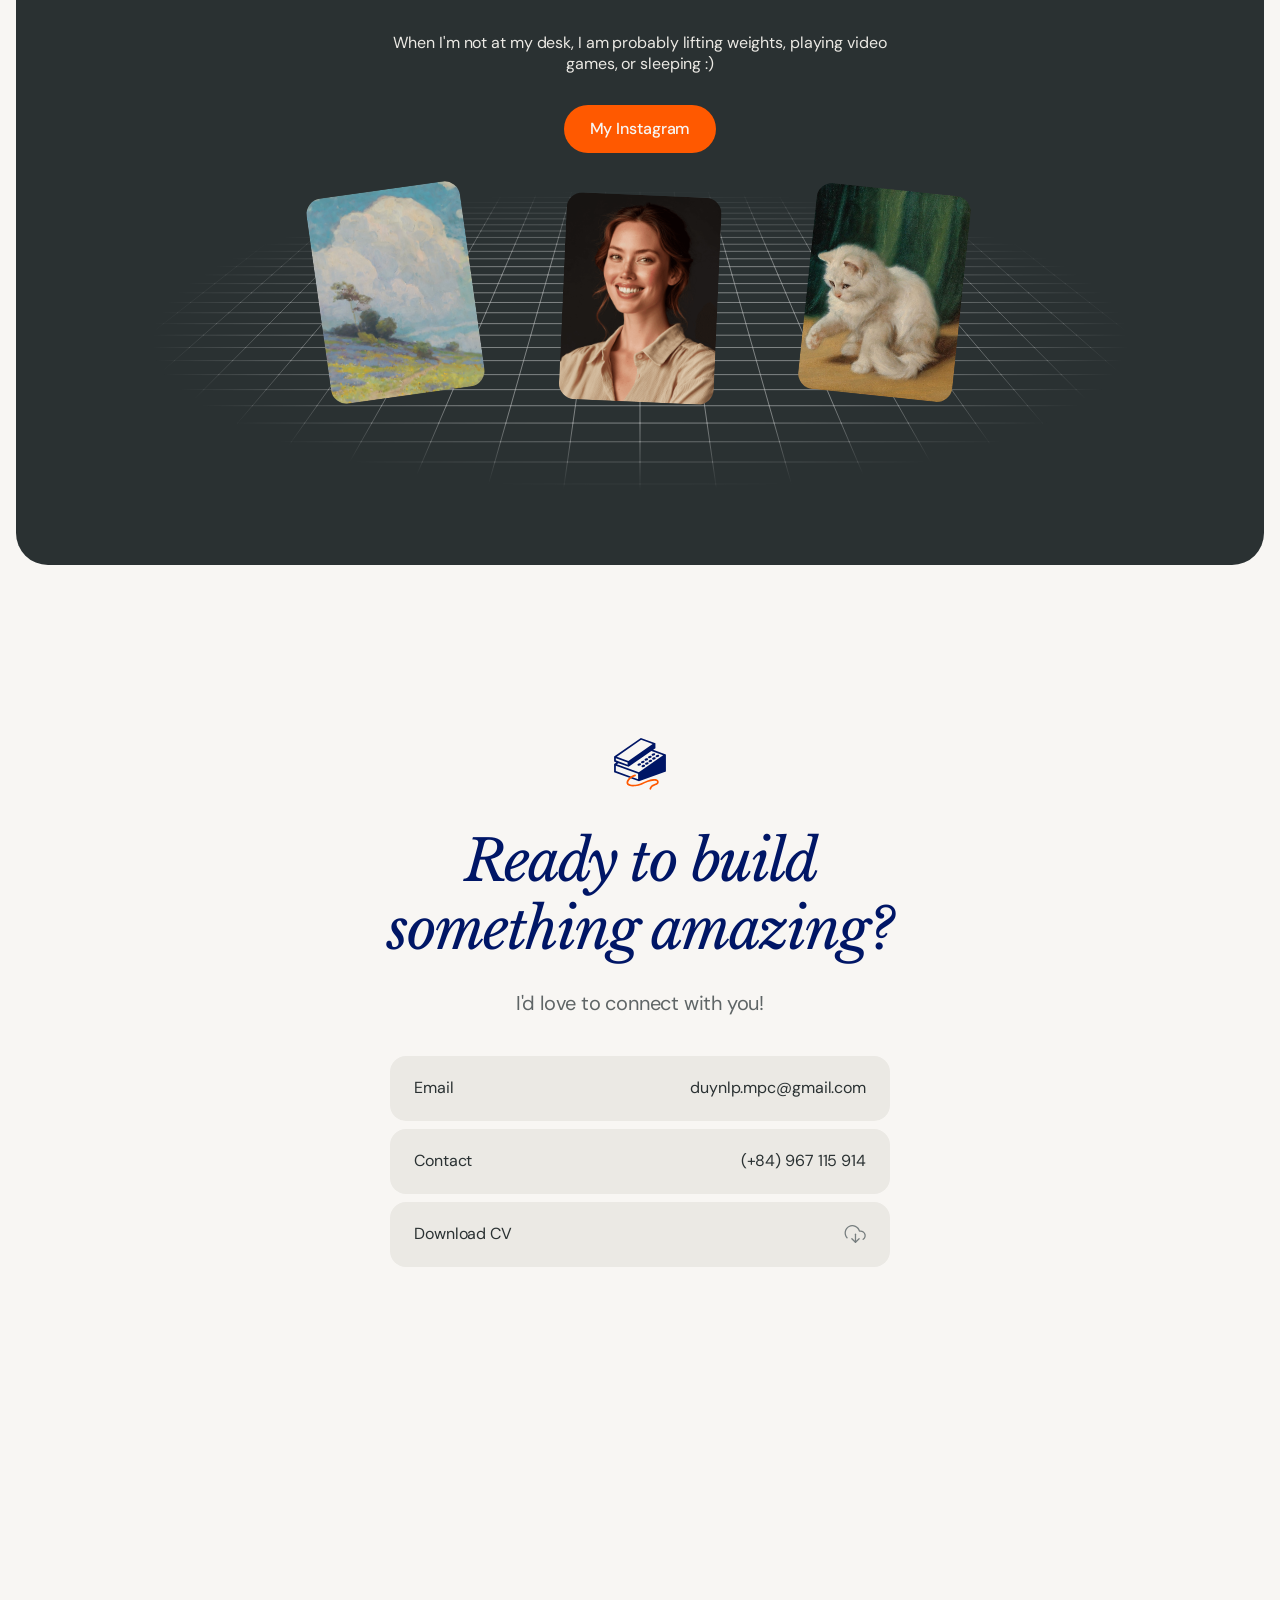
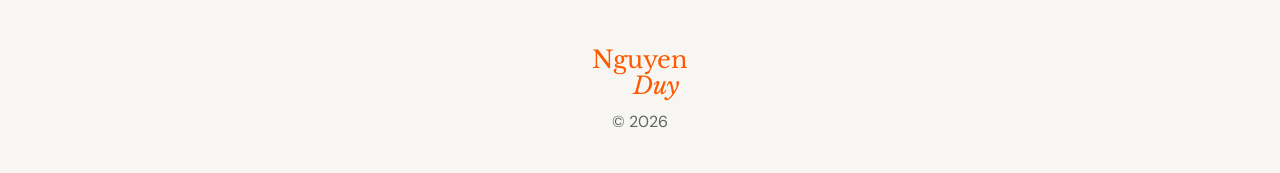
==== commit 8906f081: "Wire up real CV and hero CTA - Add Resume___Duy.pdf; 'Download CV' on all 7 pages now downloads it  " ====
--- a/index.html
+++ b/index.html
@@ -40,7 +40,7 @@
         <p class="visually-hidden" style="position:absolute;width:1px;height:1px;overflow:hidden;clip-path:inset(50%)">Hi, I'm Nguyen Le Phuoc Duy</p>
         <h1 class="display display-xl">Video Editor<br>&amp; VFX Artist</h1>
         <p class="hero-sub" data-letters>I help creators tell their stories by cutting.</p>
-        <a class="btn" href="https://framer.link/CwLLucQ?utm_source=product-demo&amp;utm_medium=button&amp;utm_campaign=hero-button">Get Started
+        <a class="btn" href="#contact-section">Get Started
           <svg viewBox="0 0 25 25" aria-hidden="true"><g fill="none" stroke="currentColor" stroke-width="2" stroke-linecap="round" stroke-linejoin="round" transform="translate(5.5 5.596) rotate(-45 7 7)"><path d="M 0 7 L 12.725 6.932"/><path d="M 7 0 L 14 7 L 7 14"/></g></svg>
         </a>
       </div>
@@ -341,7 +341,7 @@
           <span>Contact</span>
           <span class="row-value">(+84) 967 115 914</span>
         </a>
-        <a class="contact-row" href="https://framer.link/CwLLucQ?utm_source=product-demo&amp;utm_medium=button&amp;utm_campaign=contact-section">
+        <a class="contact-row" href="./Resume___Duy.pdf" download>
           <span>Download CV</span>
           <svg viewBox="0 0 24 24" aria-hidden="true" fill="none" stroke="#767d7e" stroke-width="1.39" stroke-linecap="round" stroke-linejoin="round"><path d="M 8.583 17.106 L 12.526 21.049 L 16.469 17.106"/><path d="M 12.524 12.177 L 12.524 21.048"/><path d="M 20.931 17.832 C 21.788 17.229 22.43 16.369 22.766 15.377 C 23.101 14.384 23.111 13.31 22.794 12.312 C 22.478 11.313 21.851 10.441 21.006 9.823 C 20.16 9.204 19.14 8.871 18.092 8.872 L 16.85 8.872 C 16.554 7.716 15.999 6.643 15.228 5.733 C 14.456 4.823 13.489 4.1 12.398 3.618 C 11.307 3.136 10.12 2.908 8.928 2.951 C 7.736 2.994 6.569 3.307 5.516 3.866 C 4.462 4.425 3.549 5.216 2.845 6.179 C 2.141 7.142 1.665 8.252 1.452 9.425 C 1.24 10.599 1.296 11.806 1.617 12.955 C 1.938 14.103 2.516 15.164 3.306 16.058"/></svg>
         </a>
--- a/assets/css/style.css
+++ b/assets/css/style.css
@@ -314,6 +314,7 @@
   display: flex;
   width: max-content;
   animation: marquee 45s linear infinite;
+  transition: translate 0.4s cubic-bezier(0.25, 0.8, 0.3, 1);
 }
 
 /* hovering (or keyboard focus inside) a thumbnail stops the reel */
@@ -395,7 +396,7 @@
    ========================================================================== */
 
 .longform {
-  padding: 90px 16px 0;
+  padding: 90px 16px 60px;
 }
 
 .longform .section-title {
@@ -937,6 +938,7 @@
 
   .marquee-track {
     animation: none;
+    transition: none;
   }
 }
 
@@ -1018,6 +1020,7 @@
 
   .longform {
     padding-top: 165px;
+    padding-bottom: 110px;
   }
 
   .card-grid {
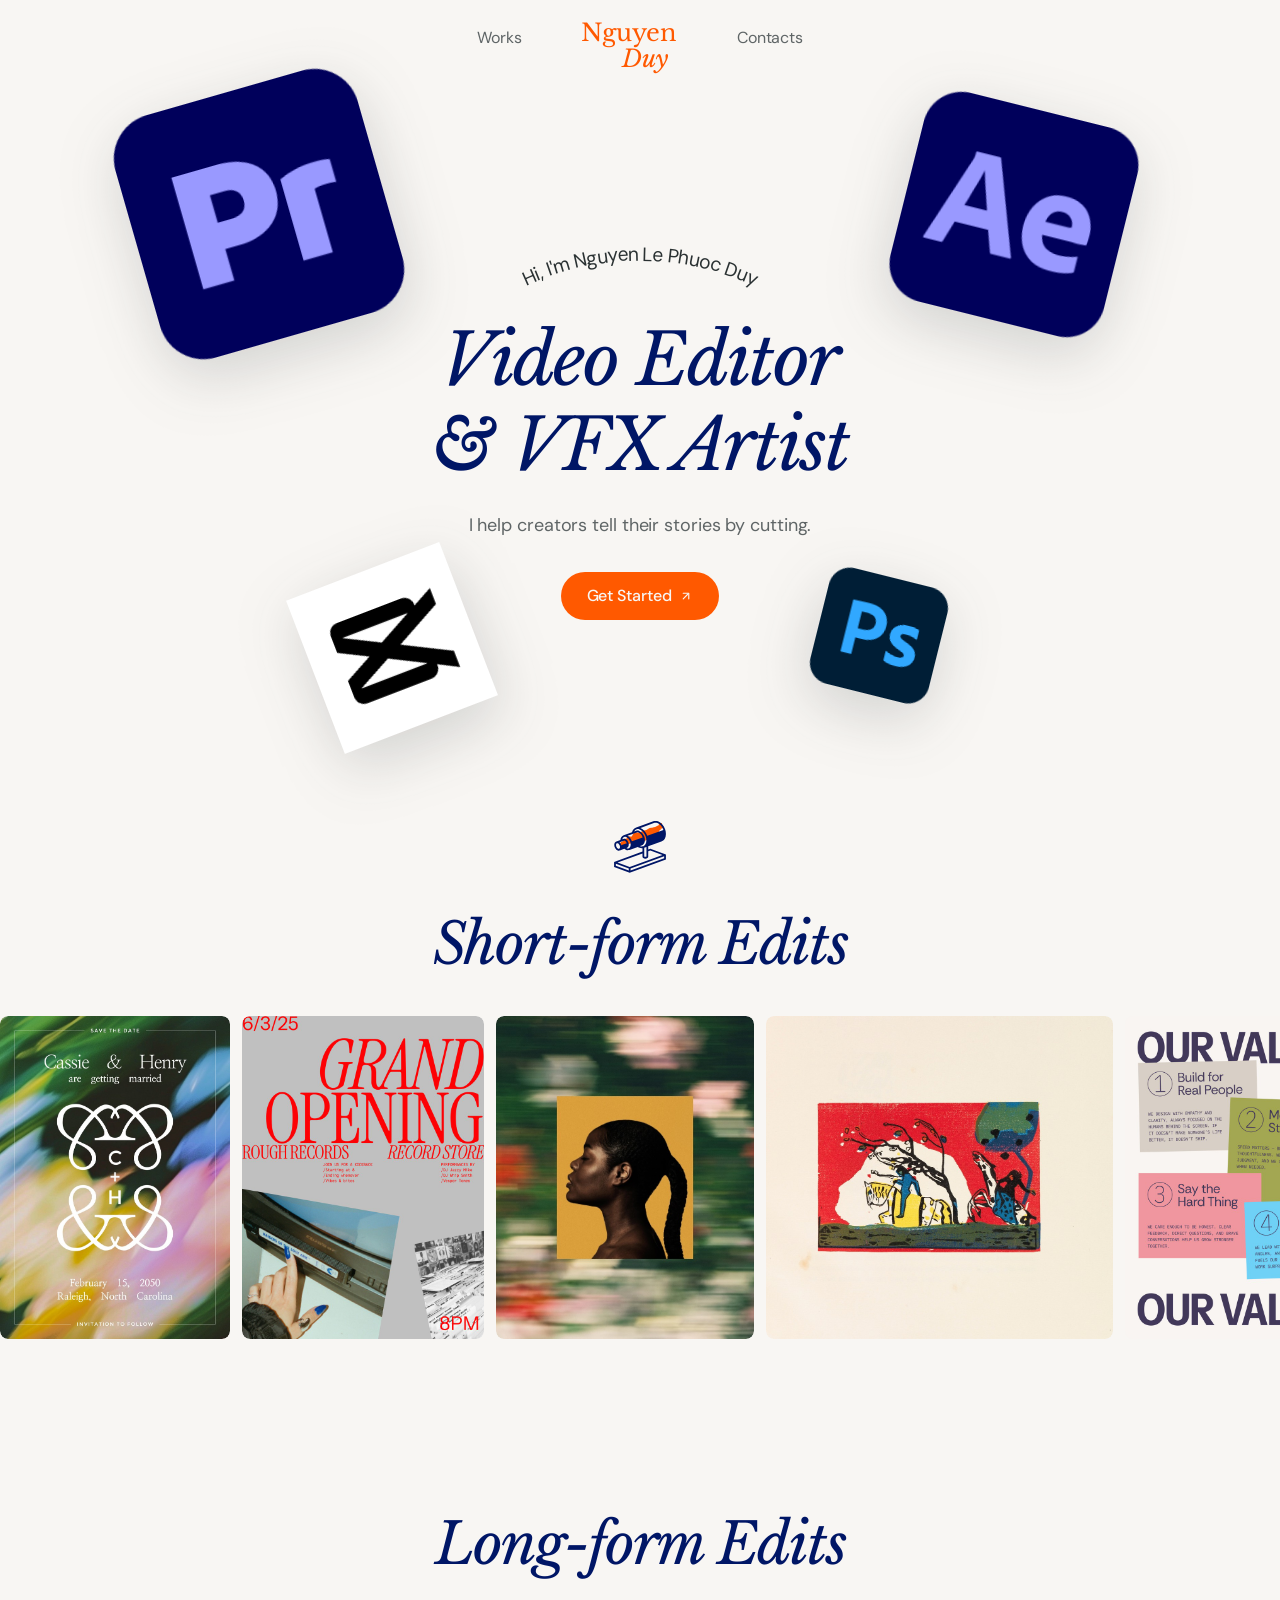
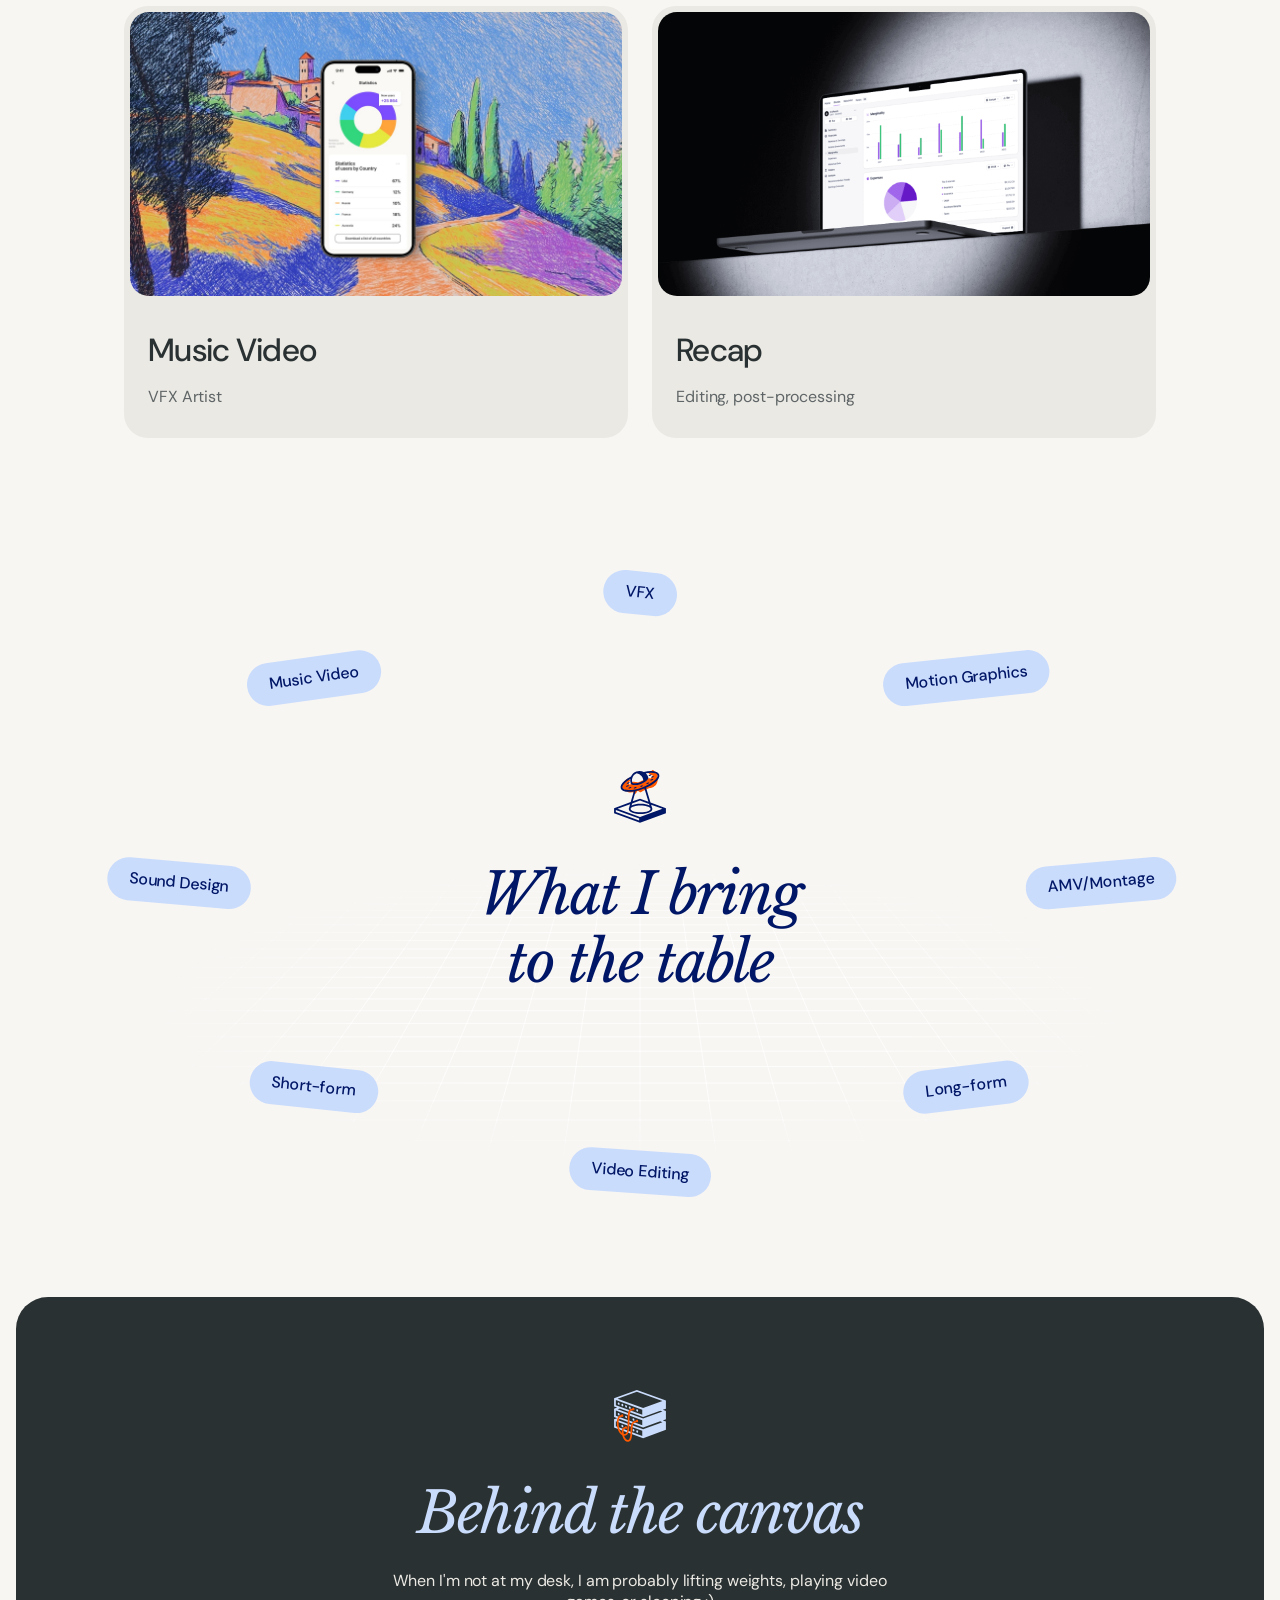
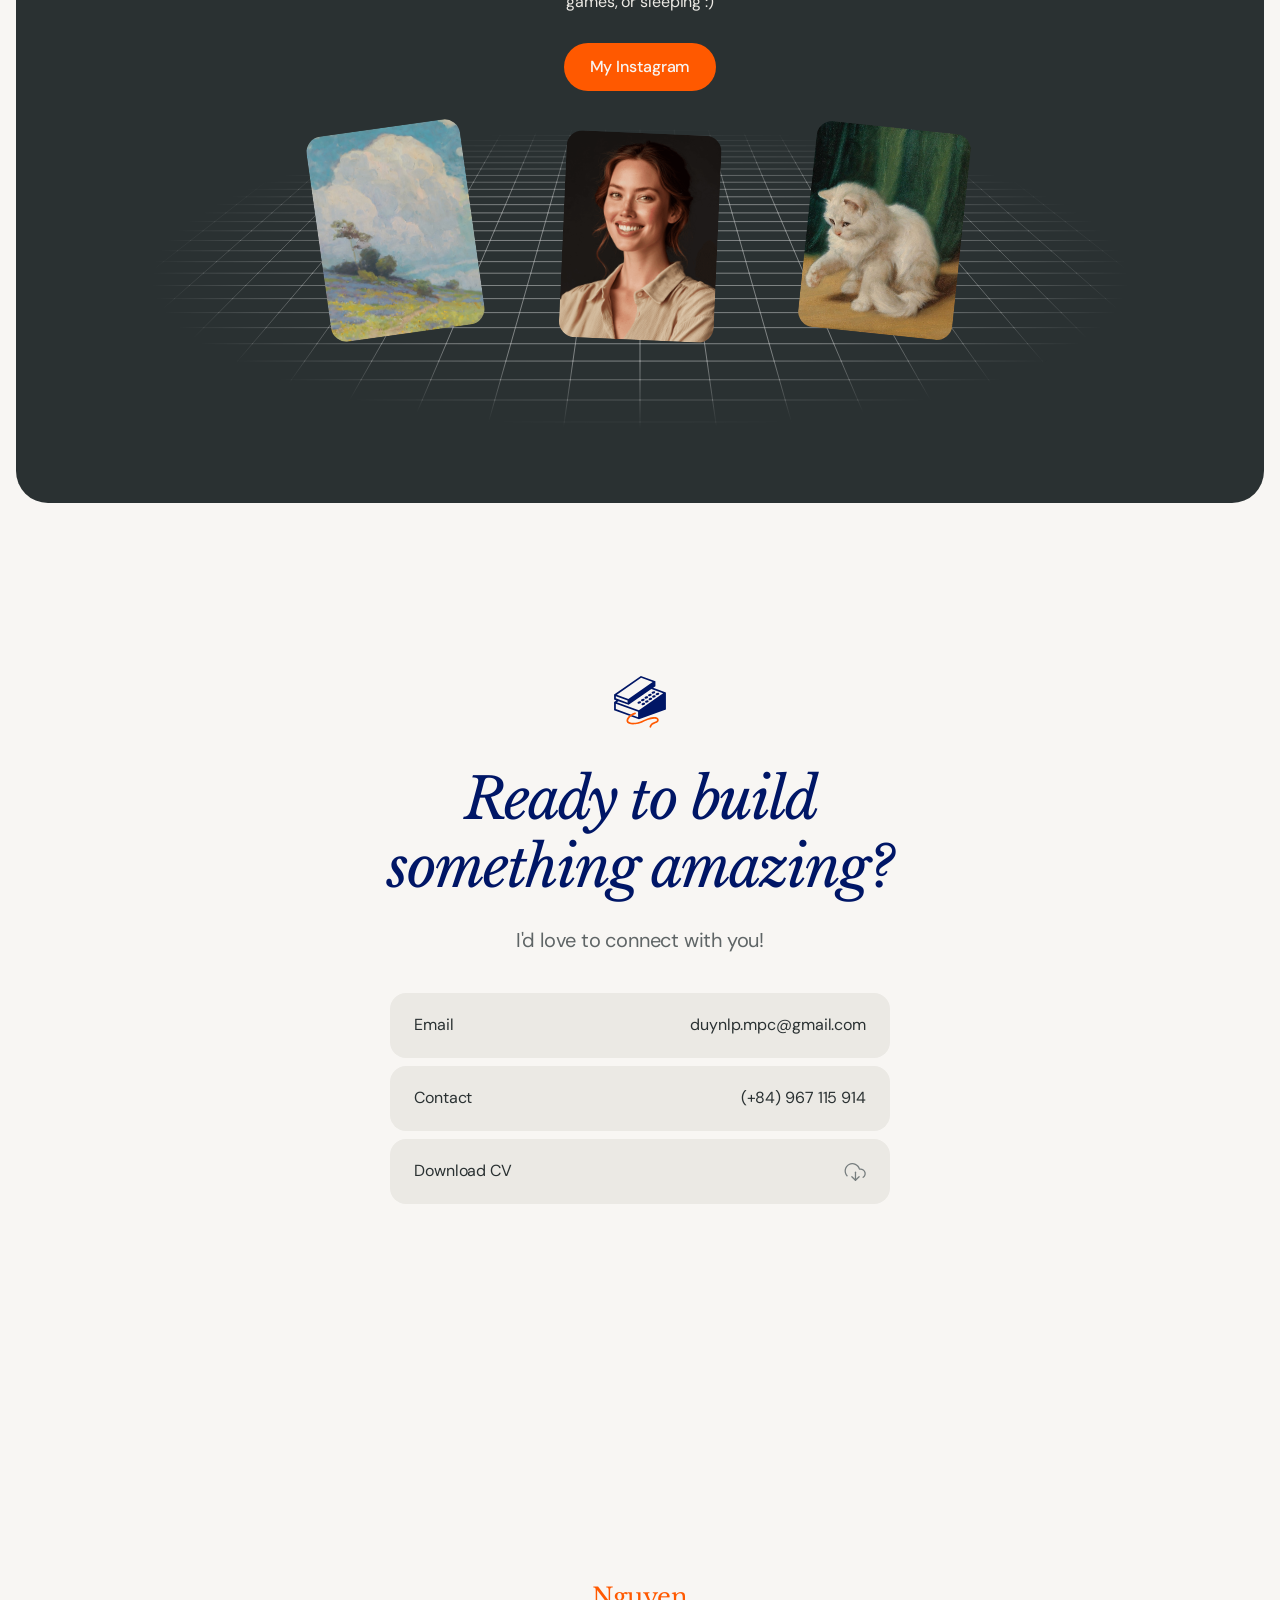
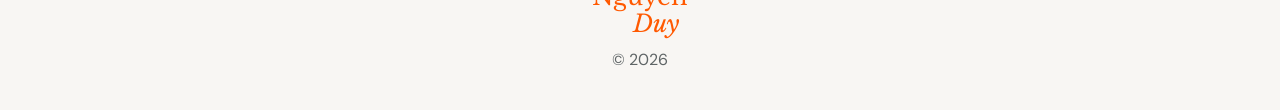
==== commit a4bf5938: "Works: two real project cards; Instagram link - Works page and home Long-form now show 2 cards linki" ====
--- a/index.html
+++ b/index.html
@@ -262,18 +262,18 @@
       </div>
 
       <div class="card-grid">
-        <a class="work-card reveal" href="./works/finflow/">
+        <a class="work-card reveal" href="https://youtu.be/VajkRdNxu5w?si=tv6XZrsNG-hBMuq6" target="_blank" rel="noopener">
           <div class="card-media"><img src="./assets/img/case-musicvideo-hero.jpg" alt="Smartphone displaying data analytics, colorful illustration background" loading="lazy"></div>
           <div class="card-body">
             <h3>Music Video</h3>
             <p>VFX Artist</p>
           </div>
         </a>
-        <a class="work-card reveal" href="./works/launchpad/">
+        <a class="work-card reveal" href="https://www.facebook.com/share/v/1ETrkg5BkK/" target="_blank" rel="noopener">
           <div class="card-media"><img src="./assets/img/case-launchpad-hero.png" alt="Laptop displaying data graphs and charts. Business analytics concept." loading="lazy"></div>
           <div class="card-body">
-            <h3>LaunchPad</h3>
-            <p>LaunchPad wanted a website builder for founders without coding skills. I designed an intuitive platform for creating MVP landing pages and marketing sites to establish online presence quickly.</p>
+            <h3>Recap</h3>
+            <p>Editing, post-processing</p>
           </div>
         </a>
       </div>
@@ -307,7 +307,7 @@
           <h2 class="display display-lg">Behind the canvas</h2>
         </div>
         <p class="canvas-copy reveal">When I'm not at my desk, I am probably lifting weights, playing video games, or sleeping :)</p>
-        <a class="btn reveal" href="https://www.instagram.com/yuuki2k6.aep/">My Instagram</a>
+        <a class="btn reveal" href="https://instagram.com/yuuki2k6.aep">My Instagram</a>
         <div class="tilt-row reveal">
           <figure class="tilt tilt-1">
             <img src="./assets/img/photo-hiking.jpg" alt="Landscape painting of clouds over a hillside" loading="lazy">
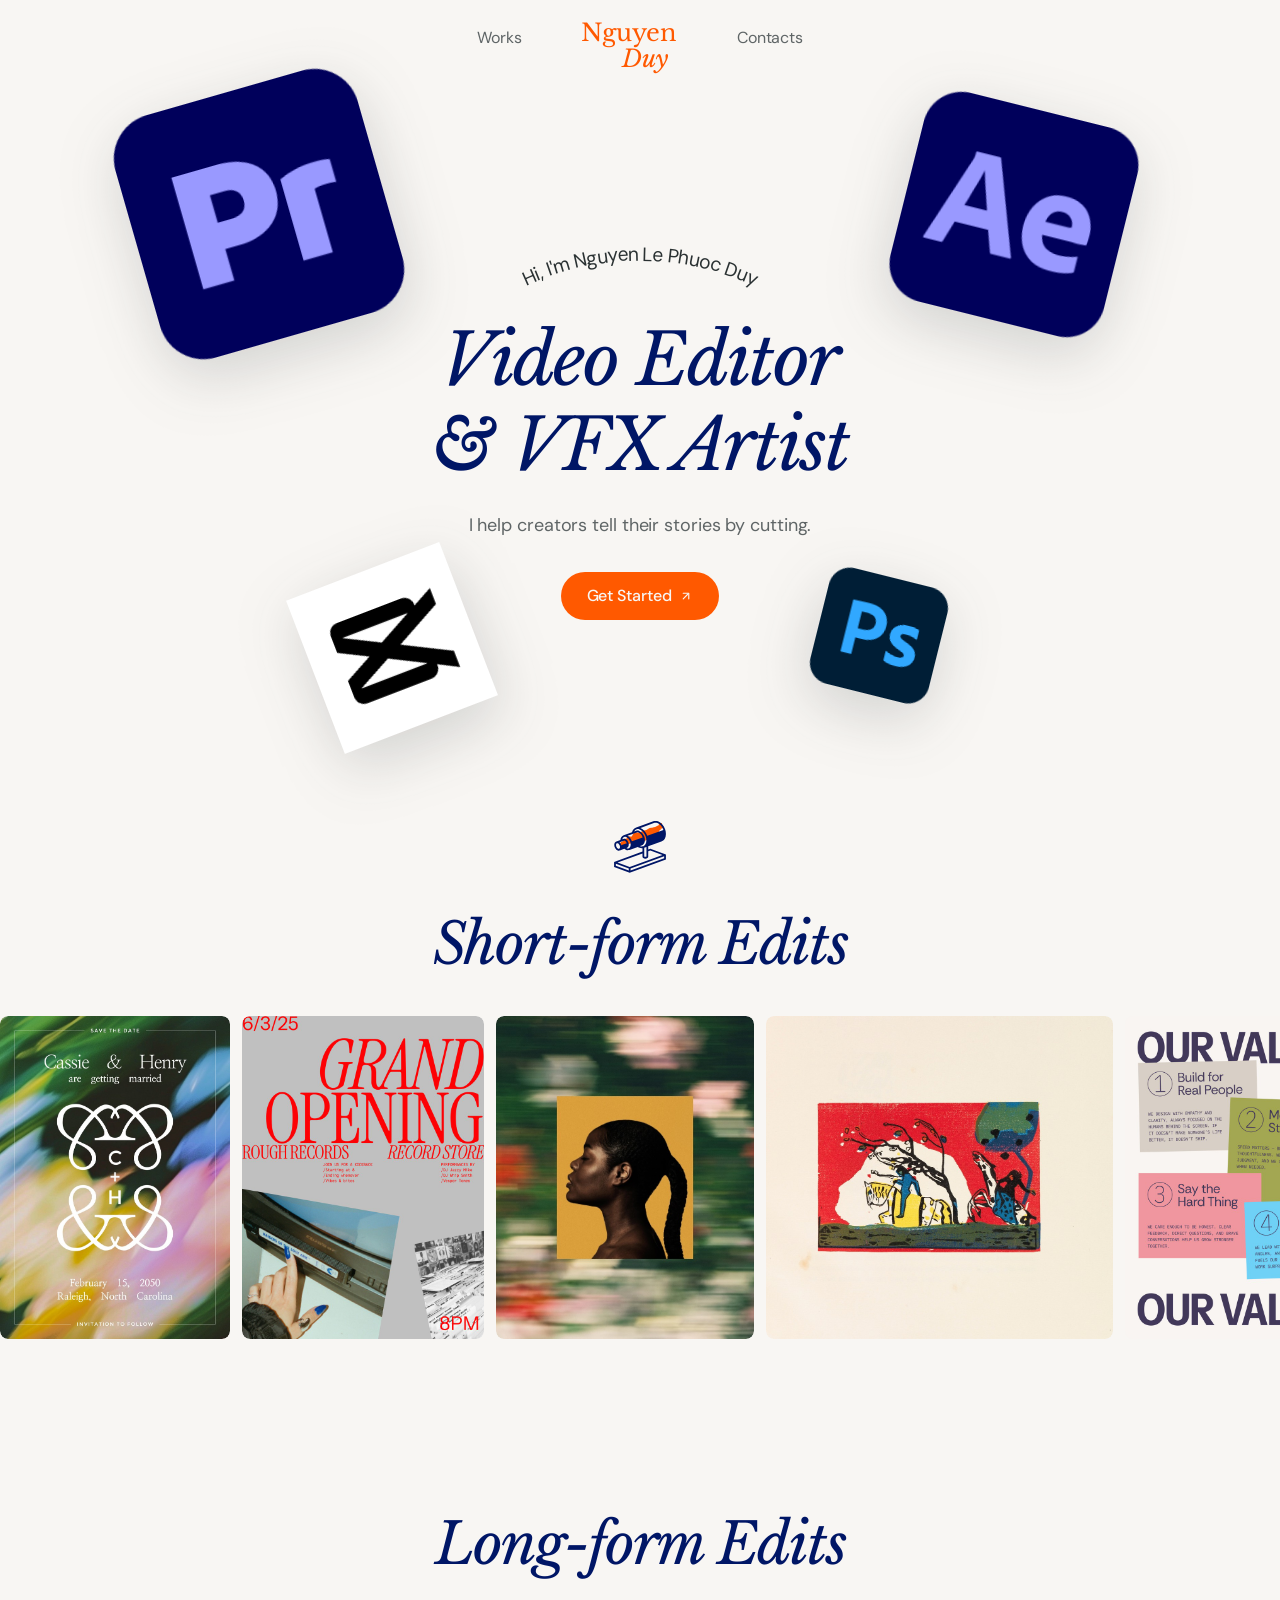
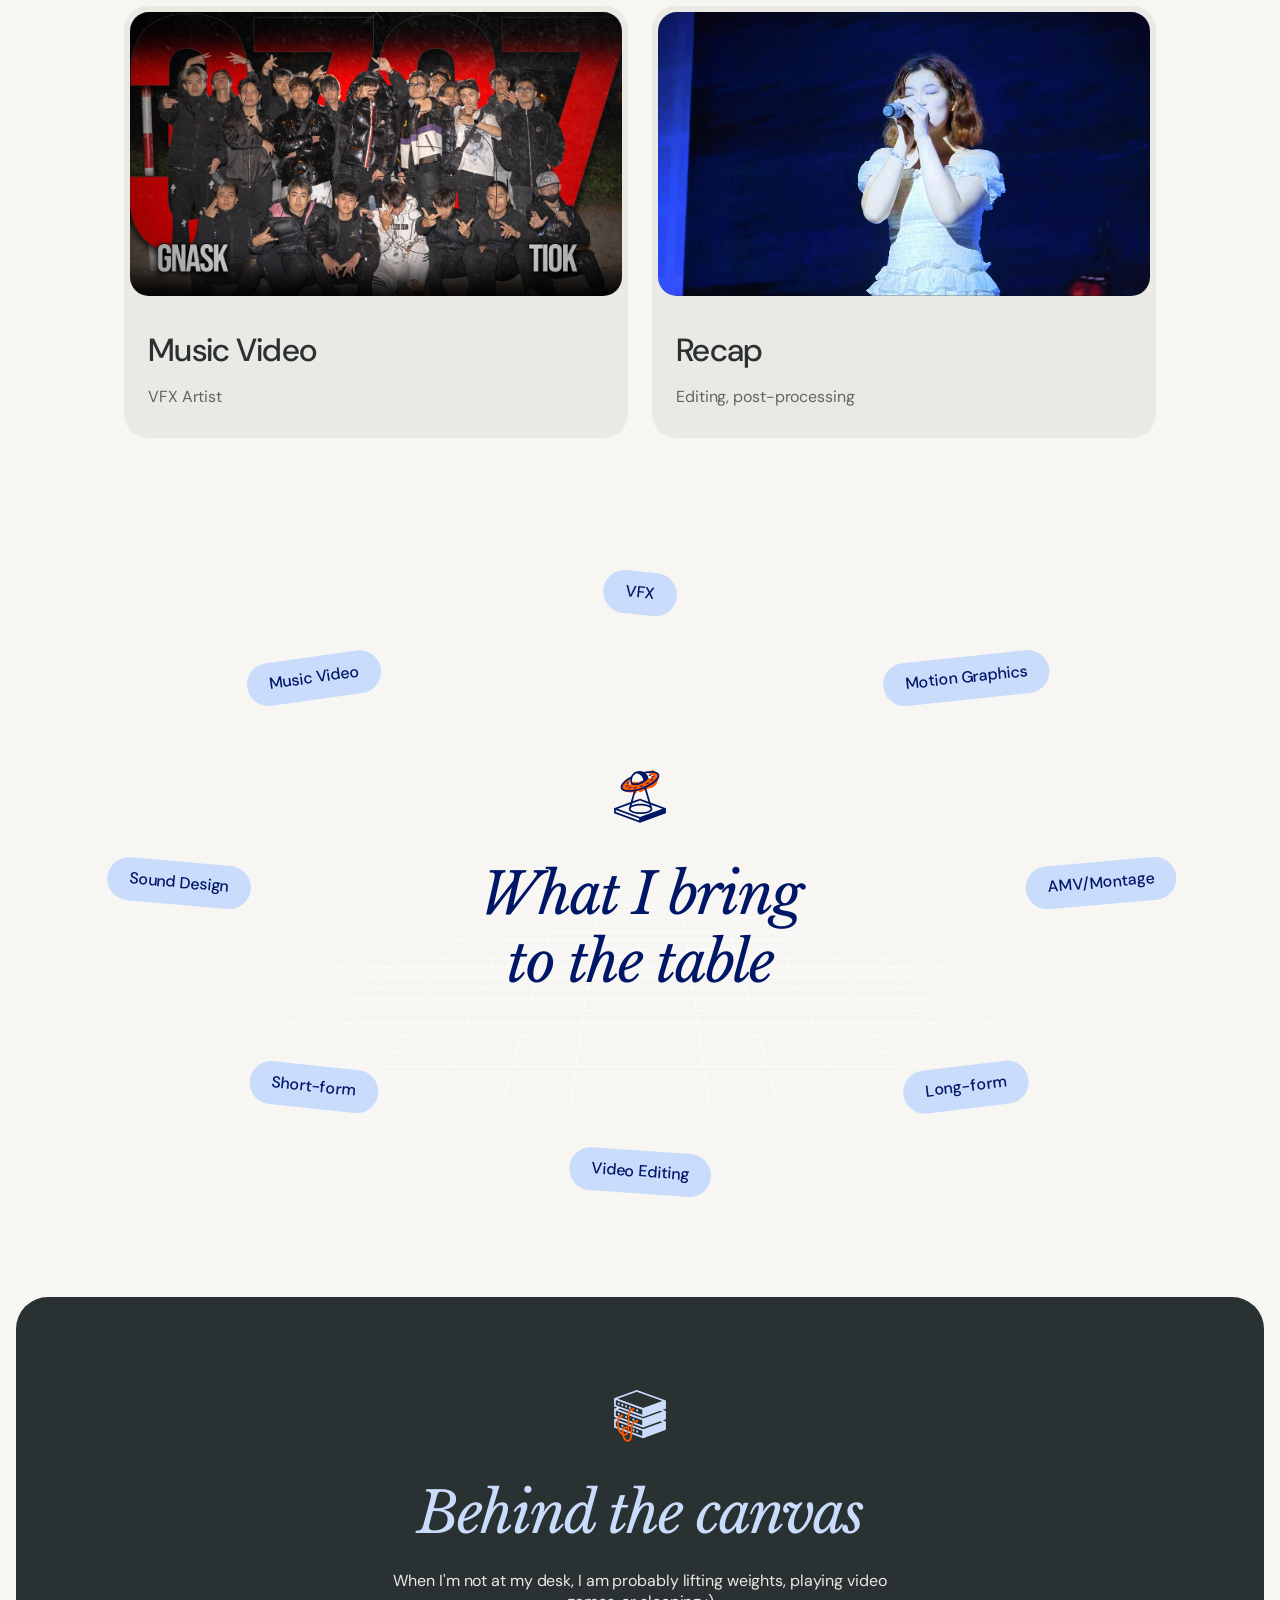
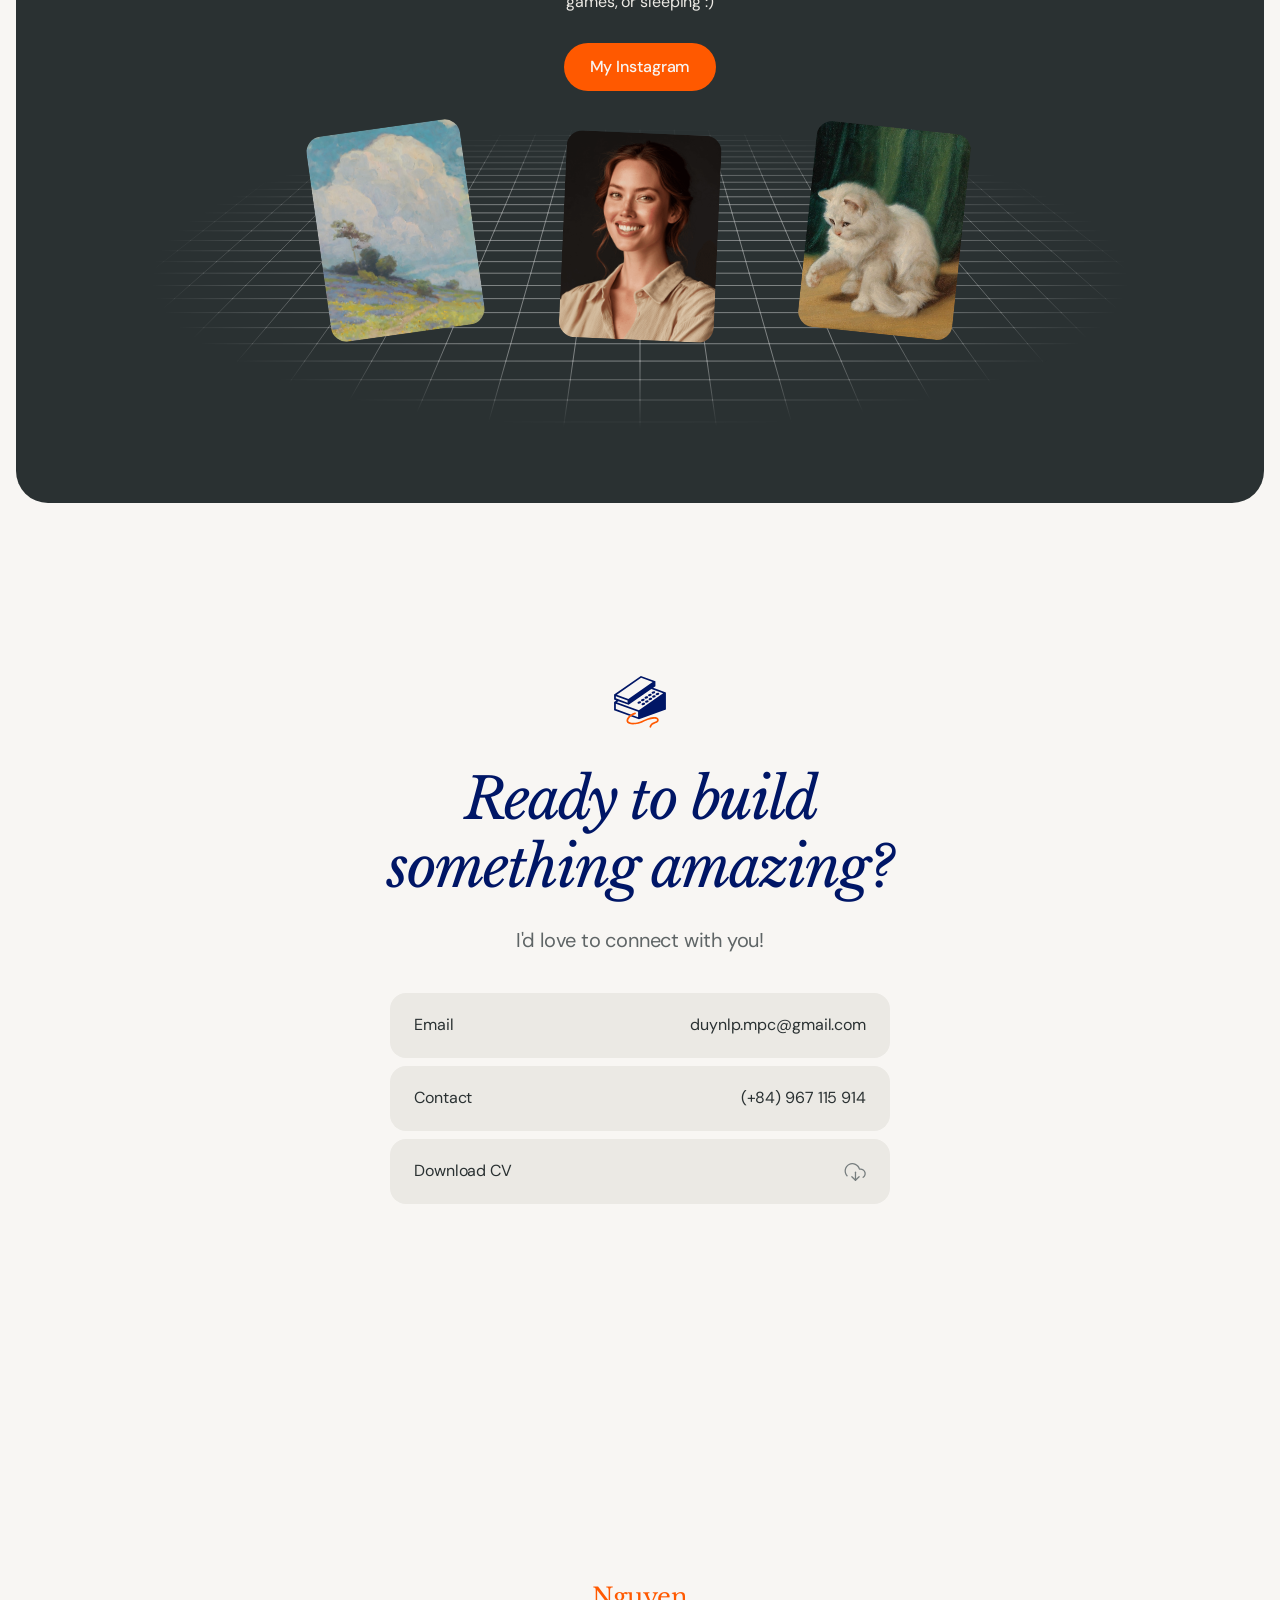
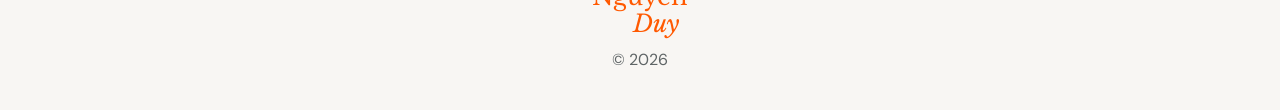
==== commit d1e91fa7: "Use real video thumbnails on work cards - thumb-musicvideo.jpg: YouTube maxres thumbnail (1280x720) " ====
--- a/index.html
+++ b/index.html
@@ -263,14 +263,14 @@
 
       <div class="card-grid">
         <a class="work-card reveal" href="https://youtu.be/VajkRdNxu5w?si=tv6XZrsNG-hBMuq6" target="_blank" rel="noopener">
-          <div class="card-media"><img src="./assets/img/case-musicvideo-hero.jpg" alt="Smartphone displaying data analytics, colorful illustration background" loading="lazy"></div>
+          <div class="card-media"><img src="./assets/img/thumb-musicvideo.jpg" alt="Music Video — YouTube thumbnail" loading="lazy"></div>
           <div class="card-body">
             <h3>Music Video</h3>
             <p>VFX Artist</p>
           </div>
         </a>
         <a class="work-card reveal" href="https://www.facebook.com/share/v/1ETrkg5BkK/" target="_blank" rel="noopener">
-          <div class="card-media"><img src="./assets/img/case-launchpad-hero.png" alt="Laptop displaying data graphs and charts. Business analytics concept." loading="lazy"></div>
+          <div class="card-media"><img src="./assets/img/thumb-recap.jpg" alt="Recap — video thumbnail" loading="lazy"></div>
           <div class="card-body">
             <h3>Recap</h3>
             <p>Editing, post-processing</p>
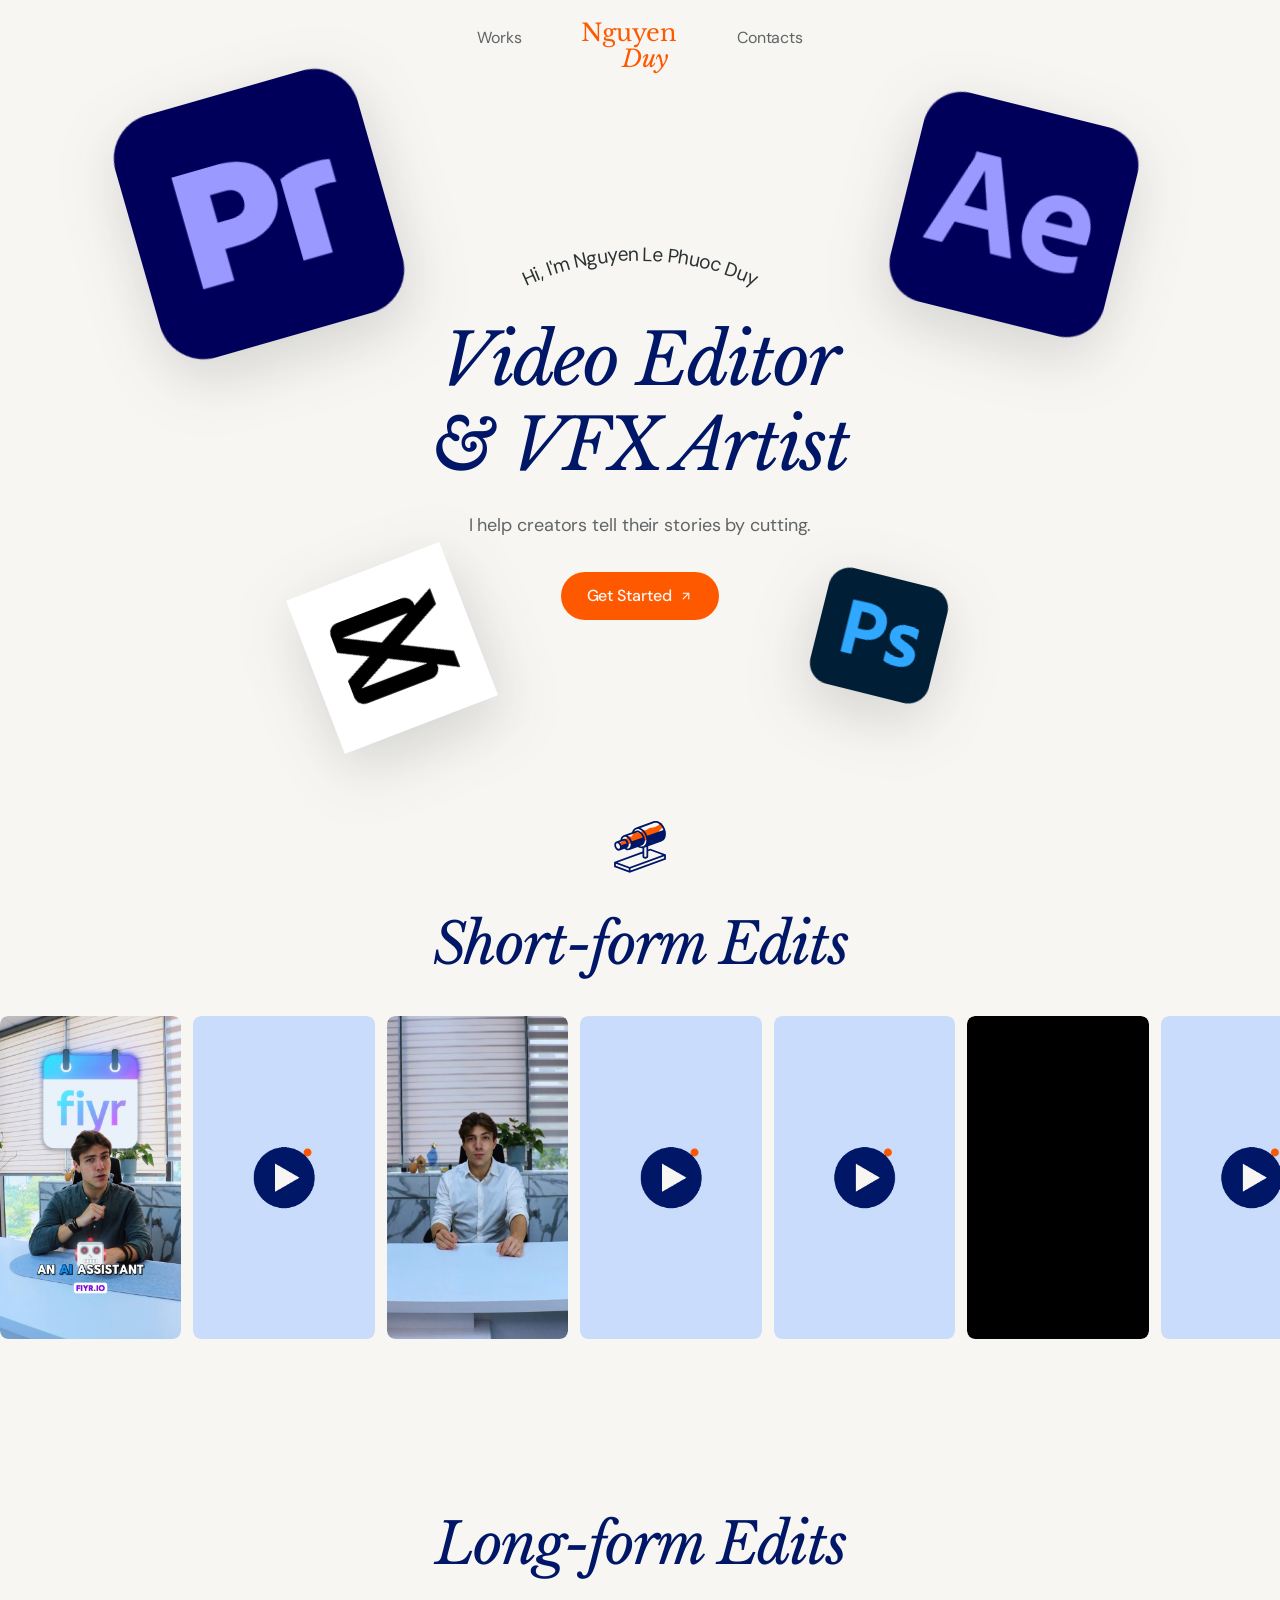
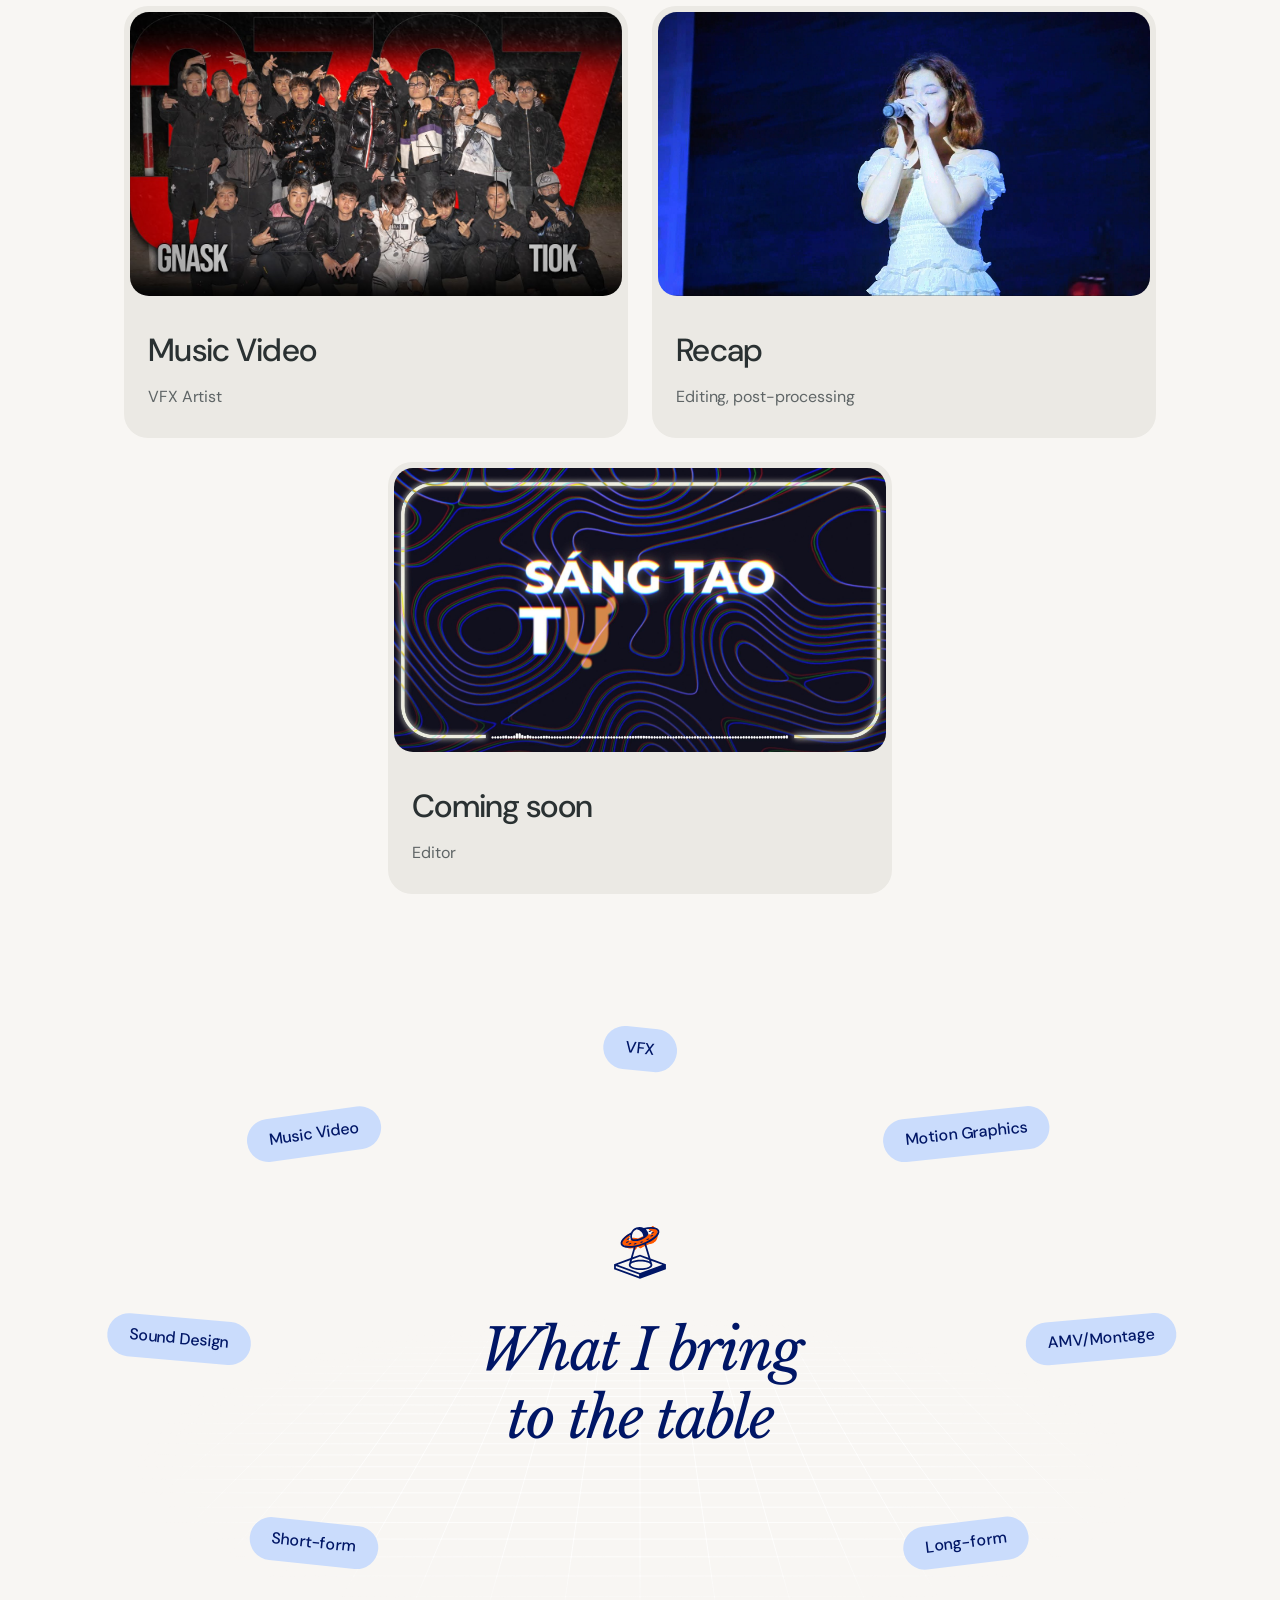
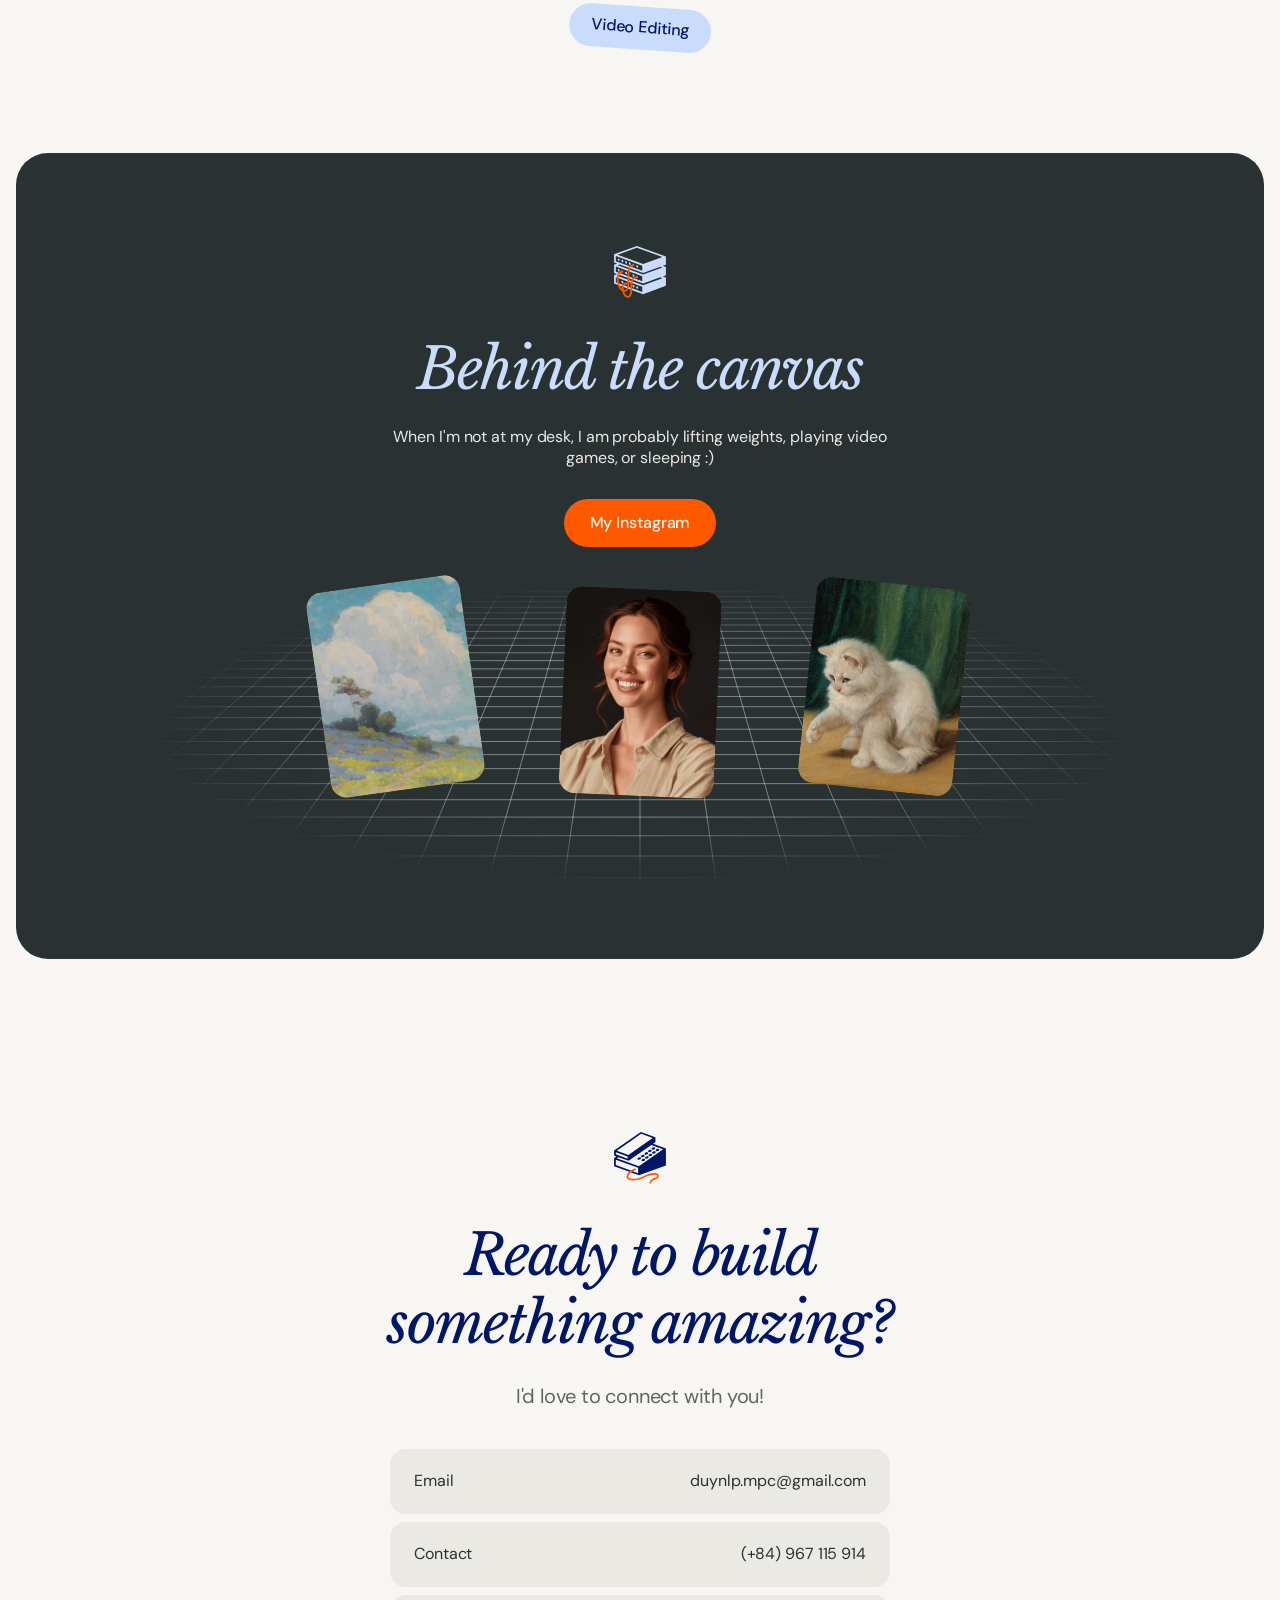
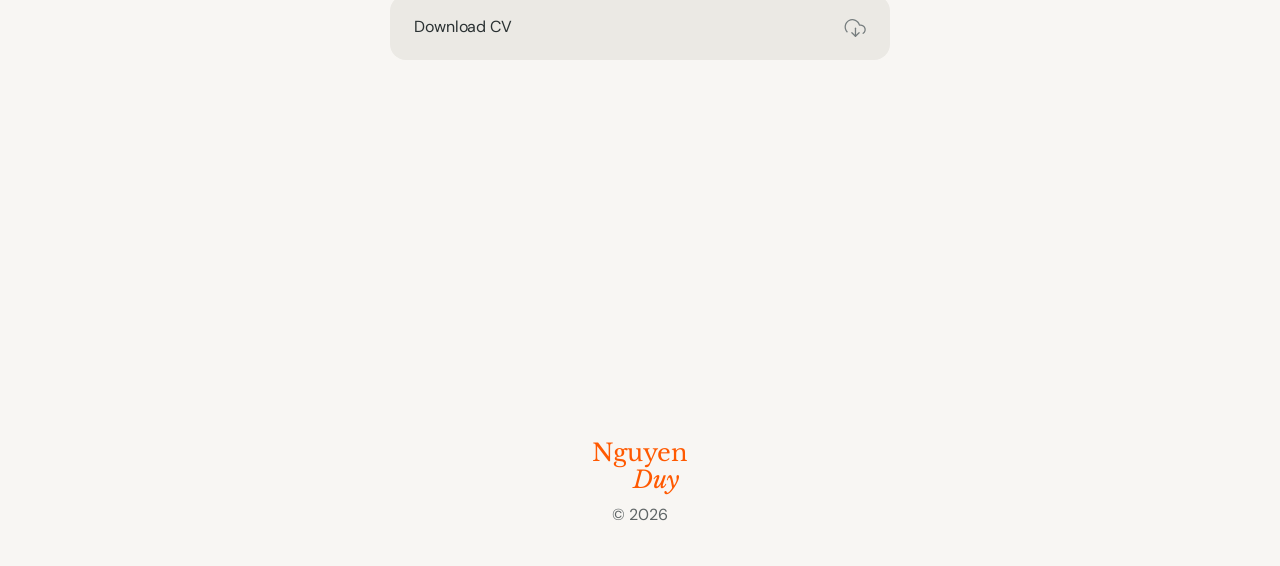
==== commit 1f613368: "Data-driven short-form reel + Coming soon card - assets/data/shortform.json: 8 real edits (3 Faceboo" ====
--- a/index.html
+++ b/index.html
@@ -10,6 +10,7 @@
   <link rel="preconnect" href="https://fonts.gstatic.com" crossorigin>
   <link rel="stylesheet" href="https://fonts.googleapis.com/css2?family=DM+Sans:ital,opsz,wght@0,9..40,400;0,9..40,500;0,9..40,700;1,9..40,400&family=Libre+Baskerville:ital@0;1&display=swap">
   <link rel="stylesheet" href="./assets/css/style.css">
+  <noscript><style>.shortform { display: none; }</style></noscript>
 </head>
 <body>
 
@@ -55,202 +56,8 @@
 
       <div class="marquee reveal">
         <div class="marquee-track">
-          <div class="marquee-group">
-            <figure class="m-item">
-              <img src="./assets/img/poster-wedding.jpg" alt="Cassie & Henry wedding save the date" width="731" height="1024">
-              <figcaption class="m-overlay">
-                <h3>Save the Date — Cassie &amp; Henry</h3>
-                <p>Wedding invite teaser cut with soft motion blur.</p>
-                <a class="btn btn-sm" href="#">View project<svg viewBox="0 0 25 25" aria-hidden="true"><g fill="none" stroke="currentColor" stroke-width="2" stroke-linecap="round" stroke-linejoin="round" transform="translate(5.5 5.596) rotate(-45 7 7)"><path d="M 0 7 L 12.725 6.932"/><path d="M 7 0 L 14 7 L 7 14"/></g></svg></a>
-              </figcaption>
-            </figure>
-            <figure class="m-item">
-              <img src="./assets/img/poster-grandopening.jpg" alt="Grand Opening Rough Records: 6/3/25, 8PM" width="768" height="1024">
-              <figcaption class="m-overlay">
-                <h3>Rough Records — Grand Opening</h3>
-                <p>Promo spot for a record store launch.</p>
-                <a class="btn btn-sm" href="#">View project<svg viewBox="0 0 25 25" aria-hidden="true"><g fill="none" stroke="currentColor" stroke-width="2" stroke-linecap="round" stroke-linejoin="round" transform="translate(5.5 5.596) rotate(-45 7 7)"><path d="M 0 7 L 12.725 6.932"/><path d="M 7 0 L 14 7 L 7 14"/></g></svg></a>
-              </figcaption>
-            </figure>
-            <figure class="m-item">
-              <img src="./assets/img/poster-portrait.jpg" alt="Portrait of a woman in profile against a motion-blurred floral background" width="819" height="1024">
-              <figcaption class="m-overlay">
-                <h3>Portrait Study</h3>
-                <p>Rhythmic photo montage with blur transitions.</p>
-                <a class="btn btn-sm" href="#">View project<svg viewBox="0 0 25 25" aria-hidden="true"><g fill="none" stroke="currentColor" stroke-width="2" stroke-linecap="round" stroke-linejoin="round" transform="translate(5.5 5.596) rotate(-45 7 7)"><path d="M 0 7 L 12.725 6.932"/><path d="M 7 0 L 14 7 L 7 14"/></g></svg></a>
-              </figcaption>
-            </figure>
-            <figure class="m-item">
-              <img src="./assets/img/poster-horseback.jpg" alt="Two figures on horseback under a tree against red background." width="1024" height="953">
-              <figcaption class="m-overlay">
-                <h3>Riders</h3>
-                <p>Art-print animation with texture overlays.</p>
-                <a class="btn btn-sm" href="#">View project<svg viewBox="0 0 25 25" aria-hidden="true"><g fill="none" stroke="currentColor" stroke-width="2" stroke-linecap="round" stroke-linejoin="round" transform="translate(5.5 5.596) rotate(-45 7 7)"><path d="M 0 7 L 12.725 6.932"/><path d="M 7 0 L 14 7 L 7 14"/></g></svg></a>
-              </figcaption>
-            </figure>
-            <figure class="m-item">
-              <img src="./assets/img/poster-tall.jpg" alt="Acme 'Our Values' poster with numbered sticky notes" width="768" height="1024">
-              <figcaption class="m-overlay">
-                <h3>Our Values</h3>
-                <p>Kinetic board of sticky-note principles.</p>
-                <a class="btn btn-sm" href="#">View project<svg viewBox="0 0 25 25" aria-hidden="true"><g fill="none" stroke="currentColor" stroke-width="2" stroke-linecap="round" stroke-linejoin="round" transform="translate(5.5 5.596) rotate(-45 7 7)"><path d="M 0 7 L 12.725 6.932"/><path d="M 7 0 L 14 7 L 7 14"/></g></svg></a>
-              </figcaption>
-            </figure>
-            <figure class="m-item">
-              <img src="./assets/img/poster-dog.jpg" alt="Vintage portrait of a Jack Russell Terrier dog with brown collar." width="830" height="1024">
-              <figcaption class="m-overlay">
-                <h3>The Good Boy</h3>
-                <p>Vintage portrait brought to life.</p>
-                <a class="btn btn-sm" href="#">View project<svg viewBox="0 0 25 25" aria-hidden="true"><g fill="none" stroke="currentColor" stroke-width="2" stroke-linecap="round" stroke-linejoin="round" transform="translate(5.5 5.596) rotate(-45 7 7)"><path d="M 0 7 L 12.725 6.932"/><path d="M 7 0 L 14 7 L 7 14"/></g></svg></a>
-              </figcaption>
-            </figure>
-            <figure class="m-item">
-              <img src="./assets/img/poster-b.jpg" alt="'Alexander Turns 30!' birthday invitation with a photo of a child" width="819" height="1024">
-              <figcaption class="m-overlay">
-                <h3>Alexander Turns 30</h3>
-                <p>Birthday invite with playful type.</p>
-                <a class="btn btn-sm" href="#">View project<svg viewBox="0 0 25 25" aria-hidden="true"><g fill="none" stroke="currentColor" stroke-width="2" stroke-linecap="round" stroke-linejoin="round" transform="translate(5.5 5.596) rotate(-45 7 7)"><path d="M 0 7 L 12.725 6.932"/><path d="M 7 0 L 14 7 L 7 14"/></g></svg></a>
-              </figcaption>
-            </figure>
-            <figure class="m-item">
-              <img src="./assets/img/poster-yardsale.jpg" alt="Yard Sale: Books, clothing, records, furniture. Sunday, Aug 3, 8AM-2PM." width="819" height="1024">
-              <figcaption class="m-overlay">
-                <h3>Yard Sale Promo</h3>
-                <p>Illustrated flyer turned motion piece.</p>
-                <a class="btn btn-sm" href="#">View project<svg viewBox="0 0 25 25" aria-hidden="true"><g fill="none" stroke="currentColor" stroke-width="2" stroke-linecap="round" stroke-linejoin="round" transform="translate(5.5 5.596) rotate(-45 7 7)"><path d="M 0 7 L 12.725 6.932"/><path d="M 7 0 L 14 7 L 7 14"/></g></svg></a>
-              </figcaption>
-            </figure>
-            <figure class="m-item">
-              <video src="./assets/video/216jYTG59MjWaGTdoFmxyKeLs2Q.mp4" autoplay muted loop playsinline preload="auto" aria-label="Short-form edit reel"></video>
-              <figcaption class="m-overlay">
-                <h3>Kinetic Type Reel</h3>
-                <p>Words in motion — emotion, direction, jitter.</p>
-                <a class="btn btn-sm" href="#">View project<svg viewBox="0 0 25 25" aria-hidden="true"><g fill="none" stroke="currentColor" stroke-width="2" stroke-linecap="round" stroke-linejoin="round" transform="translate(5.5 5.596) rotate(-45 7 7)"><path d="M 0 7 L 12.725 6.932"/><path d="M 7 0 L 14 7 L 7 14"/></g></svg></a>
-              </figcaption>
-            </figure>
-            <figure class="m-item">
-              <img src="./assets/img/poster-square.png" alt="Square party invitation poster" width="496" height="496">
-              <figcaption class="m-overlay">
-                <h3>Party Invite</h3>
-                <p>Square social cut for stories.</p>
-                <a class="btn btn-sm" href="#">View project<svg viewBox="0 0 25 25" aria-hidden="true"><g fill="none" stroke="currentColor" stroke-width="2" stroke-linecap="round" stroke-linejoin="round" transform="translate(5.5 5.596) rotate(-45 7 7)"><path d="M 0 7 L 12.725 6.932"/><path d="M 7 0 L 14 7 L 7 14"/></g></svg></a>
-              </figcaption>
-            </figure>
-            <figure class="m-item">
-              <video src="./assets/video/A4ctABxvbRaq6aq99HPazcljFA.mp4" autoplay muted loop playsinline preload="auto" aria-label="Short-form edit reel"></video>
-              <figcaption class="m-overlay">
-                <h3>Activity Dashboard</h3>
-                <p>UI motion pass for a data product.</p>
-                <a class="btn btn-sm" href="#">View project<svg viewBox="0 0 25 25" aria-hidden="true"><g fill="none" stroke="currentColor" stroke-width="2" stroke-linecap="round" stroke-linejoin="round" transform="translate(5.5 5.596) rotate(-45 7 7)"><path d="M 0 7 L 12.725 6.932"/><path d="M 7 0 L 14 7 L 7 14"/></g></svg></a>
-              </figcaption>
-            </figure>
-            <figure class="m-item">
-              <video src="./assets/video/NH8EQlfaxl91U2nhBaq8RC4NODQ.mp4" autoplay muted loop playsinline preload="auto" aria-label="Short-form edit reel"></video>
-              <figcaption class="m-overlay">
-                <h3>Montage Loop</h3>
-                <p>Quick-cut montage with sound-synced beats.</p>
-                <a class="btn btn-sm" href="#">View project<svg viewBox="0 0 25 25" aria-hidden="true"><g fill="none" stroke="currentColor" stroke-width="2" stroke-linecap="round" stroke-linejoin="round" transform="translate(5.5 5.596) rotate(-45 7 7)"><path d="M 0 7 L 12.725 6.932"/><path d="M 7 0 L 14 7 L 7 14"/></g></svg></a>
-              </figcaption>
-            </figure>
-          </div>
-          <div class="marquee-group" aria-hidden="true">
-            <figure class="m-item">
-              <img src="./assets/img/poster-wedding.jpg" alt="" width="731" height="1024">
-              <figcaption class="m-overlay">
-                <h3>Save the Date — Cassie &amp; Henry</h3>
-                <p>Wedding invite teaser cut with soft motion blur.</p>
-                <a class="btn btn-sm" href="#" tabindex="-1">View project<svg viewBox="0 0 25 25" aria-hidden="true"><g fill="none" stroke="currentColor" stroke-width="2" stroke-linecap="round" stroke-linejoin="round" transform="translate(5.5 5.596) rotate(-45 7 7)"><path d="M 0 7 L 12.725 6.932"/><path d="M 7 0 L 14 7 L 7 14"/></g></svg></a>
-              </figcaption>
-            </figure>
-            <figure class="m-item">
-              <img src="./assets/img/poster-grandopening.jpg" alt="" width="768" height="1024">
-              <figcaption class="m-overlay">
-                <h3>Rough Records — Grand Opening</h3>
-                <p>Promo spot for a record store launch.</p>
-                <a class="btn btn-sm" href="#" tabindex="-1">View project<svg viewBox="0 0 25 25" aria-hidden="true"><g fill="none" stroke="currentColor" stroke-width="2" stroke-linecap="round" stroke-linejoin="round" transform="translate(5.5 5.596) rotate(-45 7 7)"><path d="M 0 7 L 12.725 6.932"/><path d="M 7 0 L 14 7 L 7 14"/></g></svg></a>
-              </figcaption>
-            </figure>
-            <figure class="m-item">
-              <img src="./assets/img/poster-portrait.jpg" alt="" width="819" height="1024">
-              <figcaption class="m-overlay">
-                <h3>Portrait Study</h3>
-                <p>Rhythmic photo montage with blur transitions.</p>
-                <a class="btn btn-sm" href="#" tabindex="-1">View project<svg viewBox="0 0 25 25" aria-hidden="true"><g fill="none" stroke="currentColor" stroke-width="2" stroke-linecap="round" stroke-linejoin="round" transform="translate(5.5 5.596) rotate(-45 7 7)"><path d="M 0 7 L 12.725 6.932"/><path d="M 7 0 L 14 7 L 7 14"/></g></svg></a>
-              </figcaption>
-            </figure>
-            <figure class="m-item">
-              <img src="./assets/img/poster-horseback.jpg" alt="" width="1024" height="953">
-              <figcaption class="m-overlay">
-                <h3>Riders</h3>
-                <p>Art-print animation with texture overlays.</p>
-                <a class="btn btn-sm" href="#" tabindex="-1">View project<svg viewBox="0 0 25 25" aria-hidden="true"><g fill="none" stroke="currentColor" stroke-width="2" stroke-linecap="round" stroke-linejoin="round" transform="translate(5.5 5.596) rotate(-45 7 7)"><path d="M 0 7 L 12.725 6.932"/><path d="M 7 0 L 14 7 L 7 14"/></g></svg></a>
-              </figcaption>
-            </figure>
-            <figure class="m-item">
-              <img src="./assets/img/poster-tall.jpg" alt="" width="768" height="1024">
-              <figcaption class="m-overlay">
-                <h3>Our Values</h3>
-                <p>Kinetic board of sticky-note principles.</p>
-                <a class="btn btn-sm" href="#" tabindex="-1">View project<svg viewBox="0 0 25 25" aria-hidden="true"><g fill="none" stroke="currentColor" stroke-width="2" stroke-linecap="round" stroke-linejoin="round" transform="translate(5.5 5.596) rotate(-45 7 7)"><path d="M 0 7 L 12.725 6.932"/><path d="M 7 0 L 14 7 L 7 14"/></g></svg></a>
-              </figcaption>
-            </figure>
-            <figure class="m-item">
-              <img src="./assets/img/poster-dog.jpg" alt="" width="830" height="1024">
-              <figcaption class="m-overlay">
-                <h3>The Good Boy</h3>
-                <p>Vintage portrait brought to life.</p>
-                <a class="btn btn-sm" href="#" tabindex="-1">View project<svg viewBox="0 0 25 25" aria-hidden="true"><g fill="none" stroke="currentColor" stroke-width="2" stroke-linecap="round" stroke-linejoin="round" transform="translate(5.5 5.596) rotate(-45 7 7)"><path d="M 0 7 L 12.725 6.932"/><path d="M 7 0 L 14 7 L 7 14"/></g></svg></a>
-              </figcaption>
-            </figure>
-            <figure class="m-item">
-              <img src="./assets/img/poster-b.jpg" alt="" width="819" height="1024">
-              <figcaption class="m-overlay">
-                <h3>Alexander Turns 30</h3>
-                <p>Birthday invite with playful type.</p>
-                <a class="btn btn-sm" href="#" tabindex="-1">View project<svg viewBox="0 0 25 25" aria-hidden="true"><g fill="none" stroke="currentColor" stroke-width="2" stroke-linecap="round" stroke-linejoin="round" transform="translate(5.5 5.596) rotate(-45 7 7)"><path d="M 0 7 L 12.725 6.932"/><path d="M 7 0 L 14 7 L 7 14"/></g></svg></a>
-              </figcaption>
-            </figure>
-            <figure class="m-item">
-              <img src="./assets/img/poster-yardsale.jpg" alt="" width="819" height="1024">
-              <figcaption class="m-overlay">
-                <h3>Yard Sale Promo</h3>
-                <p>Illustrated flyer turned motion piece.</p>
-                <a class="btn btn-sm" href="#" tabindex="-1">View project<svg viewBox="0 0 25 25" aria-hidden="true"><g fill="none" stroke="currentColor" stroke-width="2" stroke-linecap="round" stroke-linejoin="round" transform="translate(5.5 5.596) rotate(-45 7 7)"><path d="M 0 7 L 12.725 6.932"/><path d="M 7 0 L 14 7 L 7 14"/></g></svg></a>
-              </figcaption>
-            </figure>
-            <figure class="m-item">
-              <video src="./assets/video/216jYTG59MjWaGTdoFmxyKeLs2Q.mp4" autoplay muted loop playsinline preload="auto"></video>
-              <figcaption class="m-overlay">
-                <h3>Kinetic Type Reel</h3>
-                <p>Words in motion — emotion, direction, jitter.</p>
-                <a class="btn btn-sm" href="#" tabindex="-1">View project<svg viewBox="0 0 25 25" aria-hidden="true"><g fill="none" stroke="currentColor" stroke-width="2" stroke-linecap="round" stroke-linejoin="round" transform="translate(5.5 5.596) rotate(-45 7 7)"><path d="M 0 7 L 12.725 6.932"/><path d="M 7 0 L 14 7 L 7 14"/></g></svg></a>
-              </figcaption>
-            </figure>
-            <figure class="m-item">
-              <img src="./assets/img/poster-square.png" alt="" width="496" height="496">
-              <figcaption class="m-overlay">
-                <h3>Party Invite</h3>
-                <p>Square social cut for stories.</p>
-                <a class="btn btn-sm" href="#" tabindex="-1">View project<svg viewBox="0 0 25 25" aria-hidden="true"><g fill="none" stroke="currentColor" stroke-width="2" stroke-linecap="round" stroke-linejoin="round" transform="translate(5.5 5.596) rotate(-45 7 7)"><path d="M 0 7 L 12.725 6.932"/><path d="M 7 0 L 14 7 L 7 14"/></g></svg></a>
-              </figcaption>
-            </figure>
-            <figure class="m-item">
-              <video src="./assets/video/A4ctABxvbRaq6aq99HPazcljFA.mp4" autoplay muted loop playsinline preload="auto"></video>
-              <figcaption class="m-overlay">
-                <h3>Activity Dashboard</h3>
-                <p>UI motion pass for a data product.</p>
-                <a class="btn btn-sm" href="#" tabindex="-1">View project<svg viewBox="0 0 25 25" aria-hidden="true"><g fill="none" stroke="currentColor" stroke-width="2" stroke-linecap="round" stroke-linejoin="round" transform="translate(5.5 5.596) rotate(-45 7 7)"><path d="M 0 7 L 12.725 6.932"/><path d="M 7 0 L 14 7 L 7 14"/></g></svg></a>
-              </figcaption>
-            </figure>
-            <figure class="m-item">
-              <video src="./assets/video/NH8EQlfaxl91U2nhBaq8RC4NODQ.mp4" autoplay muted loop playsinline preload="auto"></video>
-              <figcaption class="m-overlay">
-                <h3>Montage Loop</h3>
-                <p>Quick-cut montage with sound-synced beats.</p>
-                <a class="btn btn-sm" href="#" tabindex="-1">View project<svg viewBox="0 0 25 25" aria-hidden="true"><g fill="none" stroke="currentColor" stroke-width="2" stroke-linecap="round" stroke-linejoin="round" transform="translate(5.5 5.596) rotate(-45 7 7)"><path d="M 0 7 L 12.725 6.932"/><path d="M 7 0 L 14 7 L 7 14"/></g></svg></a>
-              </figcaption>
-            </figure>
-          </div>
+          <div class="marquee-group"></div>
+          <div class="marquee-group" aria-hidden="true"></div>
         </div>
       </div>
     </section>
@@ -274,6 +81,13 @@
           <div class="card-body">
             <h3>Recap</h3>
             <p>Editing, post-processing</p>
+          </div>
+        </a>
+        <a class="work-card card-centered reveal" href="https://www.facebook.com/share/v/1FJeos1RKr/" target="_blank" rel="noopener">
+          <div class="card-media"><img src="./assets/img/thumb-comingsoon.jpg" alt="Coming soon — video thumbnail" loading="lazy"></div>
+          <div class="card-body">
+            <h3>Coming soon</h3>
+            <p>Editor</p>
           </div>
         </a>
       </div>
--- a/assets/css/style.css
+++ b/assets/css/style.css
@@ -51,6 +51,8 @@
 a {
   color: inherit;
   text-decoration: none;
+  -webkit-tap-highlight-color: transparent;
+  touch-action: manipulation;
 }
 
 h1,
@@ -308,6 +310,7 @@
 .marquee {
   overflow: hidden;
   padding: 6px 0;
+  min-height: calc(min(118vw, 460px) + 12px);
 }
 
 .marquee-track {
@@ -917,6 +920,50 @@
   }
 }
 
+/* ==========================================================================
+   Touch devices — swipeable reel, tap-to-reveal overlays and captions
+   ========================================================================== */
+
+@media (hover: none) {
+  .marquee {
+    overflow-x: auto;
+    scrollbar-width: none;
+    -webkit-overflow-scrolling: touch;
+  }
+
+  .marquee::-webkit-scrollbar {
+    display: none;
+  }
+
+  .marquee-track {
+    animation: none;
+    transition: none;
+  }
+
+  .m-item.show .m-overlay {
+    opacity: 1;
+  }
+
+  .m-overlay .btn {
+    padding: 10px 18px;
+  }
+
+  .tilt.tap {
+    transform: rotate(0deg) scale(1.06);
+    z-index: 3;
+  }
+
+  .tilt.tap figcaption {
+    opacity: 1;
+    transform: translate(-50%, 0);
+  }
+
+  /* hover-dependent niceties off */
+  .btn:hover {
+    transform: none;
+  }
+}
+
 /* no-js and reduced motion: everything visible, nothing moves */
 @media (prefers-reduced-motion: reduce) {
   html {
@@ -940,6 +987,11 @@
     animation: none;
     transition: none;
   }
+
+  /* with the animation off, the reel becomes a manual scroller */
+  .marquee {
+    overflow-x: auto;
+  }
 }
 
 body:not(.js) .hero .arc-text,
@@ -1011,6 +1063,10 @@
 
   .shortform {
     padding-top: 8px;
+  }
+
+  .marquee {
+    min-height: calc(clamp(280px, 25.2vw, 363px) + 12px);
   }
 
   .marquee img,
